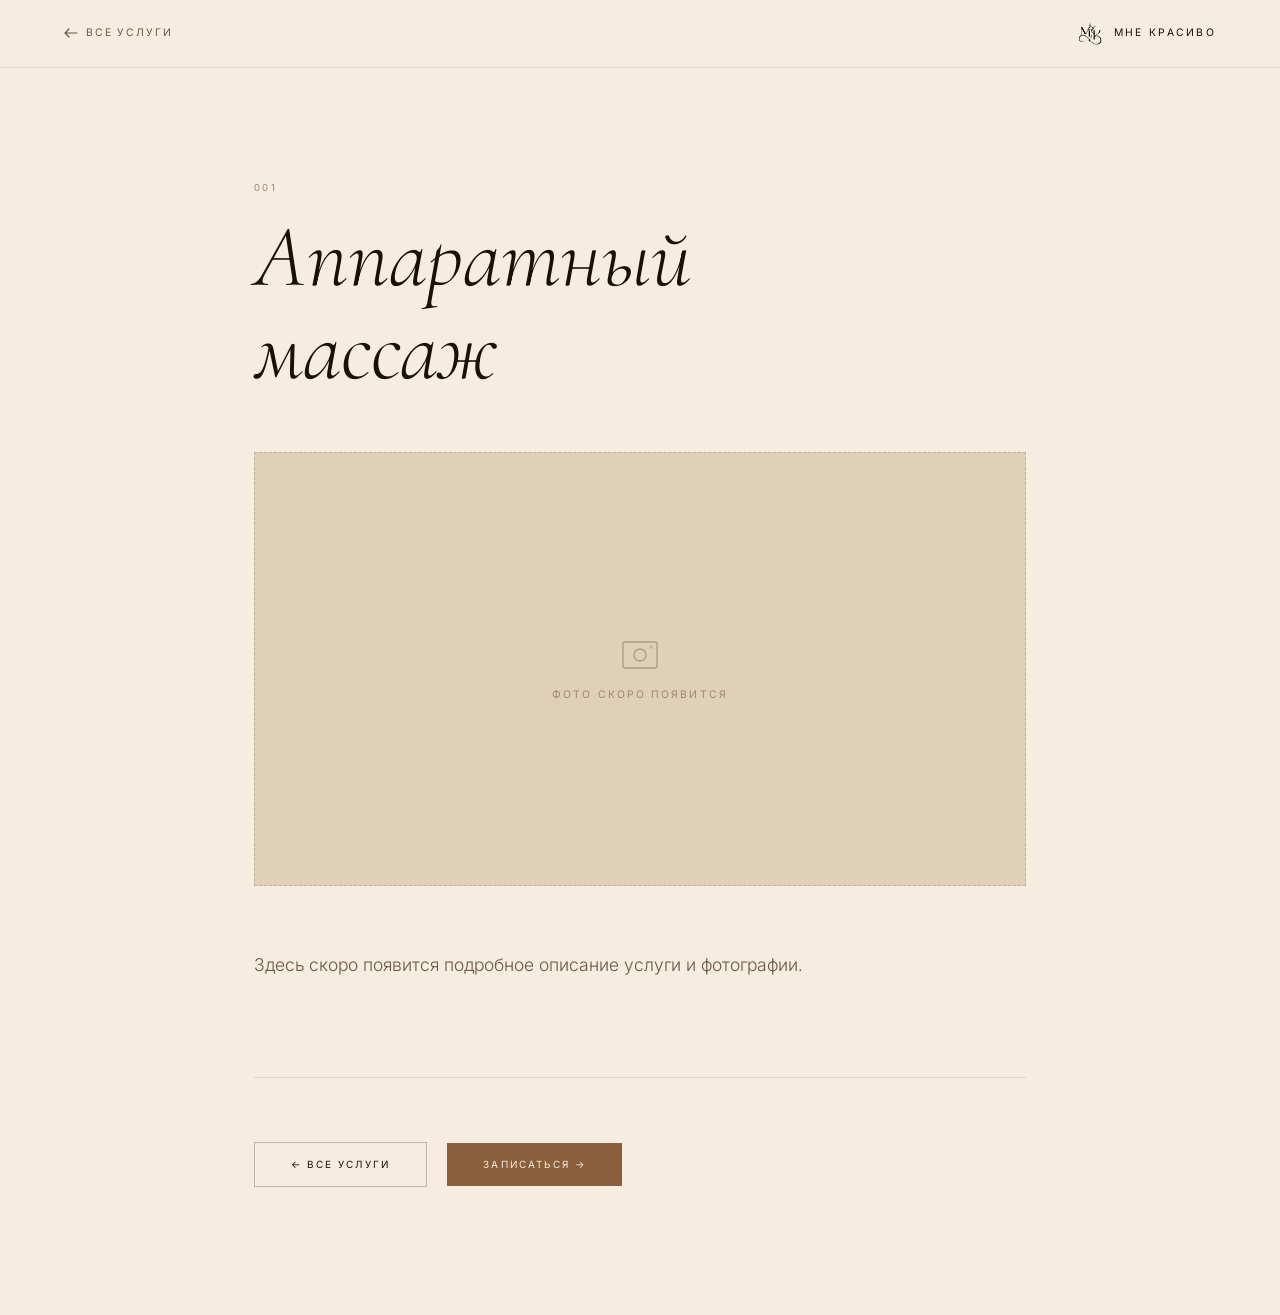
==== service-1.html @ 7457acac "Add individual service pages, replace modal with navigation - Create service-1..6.html stub pages (t" ====
<!DOCTYPE html>
<html lang="ru">
<head>
  <meta charset="UTF-8">
  <meta name="viewport" content="width=device-width, initial-scale=1.0">
  <title>Аппаратный массаж — Мне Красиво</title>
  <link rel="preconnect" href="https://fonts.googleapis.com">
  <link rel="preconnect" href="https://fonts.gstatic.com" crossorigin>
  <link href="https://fonts.googleapis.com/css2?family=Cormorant+Garamond:ital,wght@0,300;0,400;0,500;1,300;1,400&family=Inter:wght@300;400;500&display=swap" rel="stylesheet">
  <link rel="stylesheet" href="css/styles.css">
  <style>
    .sp-wrap { max-width: 900px; margin: 0 auto; padding: 0 var(--pad-x); }

    /* Header */
    .sp-header {
      position: sticky; top: 0; z-index: 100;
      display: flex; align-items: center; justify-content: space-between;
      padding: 1.25rem var(--pad-x);
      background: var(--bg);
      border-bottom: 1px solid var(--line);
    }
    .sp-back {
      font-family: var(--ff-body); font-size: 0.65rem; font-weight: 400;
      letter-spacing: 0.18em; text-transform: uppercase;
      color: var(--text-muted); text-decoration: none;
      display: flex; align-items: center; gap: 0.5rem;
      transition: color 0.25s;
    }
    .sp-back:hover { color: var(--text); }
    .sp-logo-link { display: flex; align-items: center; gap: 0.6rem; text-decoration: none; }
    .sp-logo-icon { width: 28px; height: auto; }
    .sp-logo-name {
      font-family: var(--ff-body); font-size: 0.65rem; font-weight: 400;
      letter-spacing: 0.22em; text-transform: uppercase; color: var(--text);
    }

    /* Hero */
    .sp-hero {
      padding: clamp(4rem, 10vw, 7rem) 0 clamp(2rem, 5vw, 3.5rem);
    }
    .sp-num {
      display: block;
      font-family: var(--ff-body); font-size: 0.6rem; font-weight: 400;
      letter-spacing: 0.25em; color: var(--text-dim);
      margin-bottom: 1rem;
    }
    .sp-title {
      font-family: var(--ff-display); font-style: italic; font-weight: 300;
      font-size: clamp(2.5rem, 7vw, 5.5rem); line-height: 1.05;
      color: var(--text);
    }

    /* Photo placeholder */
    .sp-photo {
      width: 100%; aspect-ratio: 16/9;
      background: var(--bg3);
      display: flex; flex-direction: column; align-items: center; justify-content: center;
      gap: 0.75rem;
      border: 1px dashed rgba(28,15,6,0.15);
      margin-bottom: clamp(2.5rem, 6vw, 4rem);
    }
    .sp-photo-icon {
      width: 40px; height: 40px; opacity: 0.25;
    }
    .sp-photo-label {
      font-family: var(--ff-body); font-size: 0.65rem; font-weight: 400;
      letter-spacing: 0.2em; text-transform: uppercase;
      color: var(--text-dim);
    }

    /* Description */
    .sp-desc {
      padding-bottom: clamp(3rem, 8vw, 6rem);
      border-bottom: 1px solid var(--line);
      margin-bottom: clamp(2.5rem, 6vw, 4rem);
    }
    .sp-desc p {
      font-family: var(--ff-body); font-size: clamp(0.95rem, 1.5vw, 1.1rem);
      font-weight: 300; line-height: 1.75; color: var(--text-muted);
      max-width: 560px;
    }

    /* CTA */
    .sp-actions { padding-bottom: clamp(4rem, 10vw, 8rem); }
    .sp-btn {
      display: inline-flex; align-items: center; gap: 0.5rem;
      padding: 0.85rem 2.25rem;
      border: 1px solid rgba(28,15,6,0.25);
      font-family: var(--ff-body); font-size: 0.62rem; font-weight: 400;
      letter-spacing: 0.22em; text-transform: uppercase;
      color: var(--text); text-decoration: none;
      transition: background 0.25s, border-color 0.25s;
    }
    .sp-btn:hover { background: var(--bg2); border-color: rgba(28,15,6,0.4); }

    /* Whatsapp CTA */
    .sp-whatsapp {
      display: inline-flex; align-items: center; gap: 0.5rem;
      padding: 0.85rem 2.25rem; margin-left: 1rem;
      background: var(--accent);
      font-family: var(--ff-body); font-size: 0.62rem; font-weight: 400;
      letter-spacing: 0.22em; text-transform: uppercase;
      color: var(--bg); text-decoration: none;
      transition: background 0.25s;
    }
    .sp-whatsapp:hover { background: var(--accent-lt); }

    @media (max-width: 600px) {
      .sp-actions { display: flex; flex-direction: column; gap: 0.75rem; }
      .sp-whatsapp { margin-left: 0; }
    }
  </style>
</head>
<body>

<header class="sp-header">
  <a href="index.html#services" class="sp-back">
    <svg width="14" height="10" viewBox="0 0 14 10" fill="none" xmlns="http://www.w3.org/2000/svg">
      <path d="M5 1L1 5L5 9M1 5H13" stroke="currentColor" stroke-width="1.2" stroke-linecap="round" stroke-linejoin="round"/>
    </svg>
    Все услуги
  </a>
  <a href="index.html" class="sp-logo-link">
    <img src="images/logo-icon-black.png" class="sp-logo-icon" alt="">
    <span class="sp-logo-name">Мне Красиво</span>
  </a>
</header>

<main>
  <div class="sp-wrap">

    <div class="sp-hero">
      <span class="sp-num">001</span>
      <h1 class="sp-title">Аппаратный<br>массаж</h1>
    </div>

    <div class="sp-photo">
      <svg class="sp-photo-icon" viewBox="0 0 40 40" fill="none" xmlns="http://www.w3.org/2000/svg">
        <rect x="3" y="7" width="34" height="26" rx="2" stroke="currentColor" stroke-width="1.5"/>
        <circle cx="20" cy="20" r="6" stroke="currentColor" stroke-width="1.5"/>
        <circle cx="31" cy="12" r="2" fill="currentColor" opacity="0.4"/>
      </svg>
      <span class="sp-photo-label">Фото скоро появится</span>
    </div>

    <div class="sp-desc">
      <p>Здесь скоро появится подробное описание услуги и фотографии.</p>
    </div>

    <div class="sp-actions">
      <a href="index.html#services" class="sp-btn">← Все услуги</a>
      <a href="https://wa.me/79279782022" class="sp-whatsapp" target="_blank">Записаться →</a>
    </div>

  </div>
</main>

</body>
</html>
---- css/styles.css ----
/* =============================================
   МНЕ КРАСИВО — Styles
   Inspired by ever.co.id: dark luxury minimal
   ============================================= */

/* ── Variables ─────────────────────────────── */
:root {
  --bg:         #f5ede0;
  --bg2:        #ede0cd;
  --bg3:        #e0d0b8;
  --accent:     #8B5E3C;
  --accent-lt:  #a8724e;
  --text:       #1c0f06;
  --text-muted: #6b5744;
  --text-dim:   #a0876e;
  --line:       rgba(28, 15, 6, 0.1);
  --line-gold:  rgba(139, 94, 60, 0.2);

  --ff-display: 'Cormorant Garamond', Georgia, serif;
  --ff-body:    'Inter', system-ui, sans-serif;

  --ease:       cubic-bezier(0.25, 0.1, 0.25, 1);
  --ease-out:   cubic-bezier(0, 0, 0.2, 1);
  --dur:        0.6s;

  --pad-x:      clamp(1.5rem, 5vw, 5rem);
  --pad-section: clamp(5rem, 10vw, 10rem);
  --max-w:      1320px;
}

/* ── Reset ──────────────────────────────────── */
*, *::before, *::after { box-sizing: border-box; margin: 0; padding: 0; }
html { scroll-behavior: smooth; font-size: 16px; }
body {
  background: var(--bg);
  color: var(--text);
  font-family: var(--ff-body);
  font-weight: 300;
  line-height: 1.6;
  -webkit-font-smoothing: antialiased;
  overflow-x: hidden;
}
img, svg { display: block; max-width: 100%; }
a { color: inherit; text-decoration: none; }
ul { list-style: none; }
button { font: inherit; cursor: pointer; border: none; background: none; }

/* ── Layout helpers ─────────────────────────── */
.wrap {
  width: 100%;
  max-width: var(--max-w);
  margin-inline: auto;
  padding-inline: var(--pad-x);
}

/* ── Overline label ─────────────────────────── */
.label {
  display: inline-block;
  font-family: var(--ff-body);
  font-size: 0.65rem;
  font-weight: 500;
  letter-spacing: 0.25em;
  text-transform: uppercase;
  color: var(--accent);
}


/* ══════════════════════════════════════════════
   HEADER
══════════════════════════════════════════════ */
.header {
  position: fixed;
  inset: 0 0 auto 0;
  z-index: 200;
  height: 72px;
  display: flex;
  align-items: center;
  transition: background 0.4s var(--ease), border-color 0.4s var(--ease);
}

.header-inner {
  position: relative;
  display: flex;
  align-items: center;
  justify-content: space-between;
  width: 100%;
  max-width: var(--max-w);
  margin-inline: auto;
  padding-inline: var(--pad-x);
}

/* centered logo */
.header-logo {
  position: absolute;
  left: 50%;
  transform: translateX(-50%);
}
.header-logo-img {
  width: 140px;
  height: auto;
  display: block;
}
.header-logo-dark { display: none; }
.header.scrolled .header-logo-light { display: none; }
.header.scrolled .header-logo-dark { display: block; }

/* book button — text only */
.header-book {
  font-family: var(--ff-body);
  font-size: 0.65rem;
  font-weight: 400;
  letter-spacing: 0.22em;
  text-transform: uppercase;
  color: rgba(240, 235, 228, 0.85);
  transition: color 0.25s ease;
  white-space: nowrap;
}
.header-book:hover { color: #f0ebe4; }

/* burger */
.burger {
  display: flex;
  flex-direction: column;
  justify-content: center;
  gap: 5px;
  width: 34px;
  height: 34px;
  padding: 0;
  flex-shrink: 0;
}
.burger span {
  display: block;
  width: 24px;
  height: 1px;
  background: rgba(240, 235, 228, 0.85);
  transition: transform 0.4s var(--ease), opacity 0.4s var(--ease), width 0.4s var(--ease), background 0.4s var(--ease);
  transform-origin: center;
}
/* animate to × when open */
.burger.open span:nth-child(1) { transform: translateY(6px) rotate(45deg); }
.burger.open span:nth-child(2) { opacity: 0; width: 0; }
.burger.open span:nth-child(3) { transform: translateY(-6px) rotate(-45deg); }

/* ══════════════════════════════════════════════
   FULLSCREEN MENU
══════════════════════════════════════════════ */
#fm {
  position: fixed;
  inset: 0;
  width: 100%;
  height: 100%;
  background: #1a1008;
  z-index: 9998;
  opacity: 0;
  pointer-events: none;
  transition: opacity 0.4s ease;
  overflow-y: auto;
  padding: 2rem;
  box-sizing: border-box;
  display: flex;
  flex-direction: column;
}
#fm.open {
  opacity: 1;
  pointer-events: all;
}

/* 1. Top bar */
#fm-bar {
  display: flex;
  align-items: center;
  justify-content: space-between;
  padding: 1.5rem 0 1rem;
  flex-shrink: 0;
}
#fm-close {
  font-size: 1.5rem;
  color: #f0ebe4;
  background: none;
  cursor: pointer;
  line-height: 1;
  width: 36px;
  text-align: left;
  transition: color 0.25s ease;
}
#fm-close:hover { color: #c9a870; }
#fm-mk {
  font-family: 'Cormorant Garamond', Georgia, serif;
  font-size: 1.5rem;
  font-weight: 400;
  letter-spacing: 0.1em;
  color: #f0ebe4;
}

/* 2. МЕНЮ + соцсети */
#fm-title {
  font-family: 'Inter', system-ui, sans-serif;
  font-size: 2rem;
  font-weight: 700;
  letter-spacing: 0.04em;
  color: #f0ebe4;
  margin: 0 0 0.5rem;
  line-height: 1;
}
#fm-socials {
  display: flex;
  gap: 1.5rem;
  margin-bottom: 1.5rem;
}
#fm-socials a {
  font-family: 'Inter', system-ui, sans-serif;
  font-size: 0.65rem;
  font-weight: 700;
  letter-spacing: 0.16em;
  color: #f0ebe4;
  transition: color 0.25s ease;
}
#fm-socials a:hover { color: #c9a870; }

/* 3. Services list */
#fm-list {
  list-style: none;
  padding: 0;
  margin: 0;
  flex: 1;
}
.fm-row {
  display: flex;
  align-items: center;
  gap: 1rem;
  padding: 1.2rem 0;
  border-bottom: 1px solid rgba(255, 255, 255, 0.15);
  cursor: default;
}
.fm-row:first-child { border-top: 1px solid rgba(255, 255, 255, 0.15); }
.fm-n {
  font-family: 'Inter', system-ui, sans-serif;
  font-size: 0.72rem;
  font-weight: 400;
  color: #f0ebe4;
  opacity: 0.45;
  flex-shrink: 0;
  width: 2.8rem;
}
.fm-s {
  font-family: 'Inter', system-ui, sans-serif;
  font-size: 0.88rem;
  font-weight: 400;
  letter-spacing: 0.12em;
  color: #f0ebe4;
  flex: 1;
  transition: color 0.25s ease;
}
.fm-a {
  font-size: 1.1rem;
  color: #f0ebe4;
  opacity: 0.5;
  flex-shrink: 0;
  display: inline-block;
  transition: transform 0.25s ease, opacity 0.25s ease, color 0.25s ease;
}
.fm-row:hover .fm-s  { color: #c9a870; }
.fm-row:hover .fm-n  { opacity: 1; }
.fm-row:hover .fm-a  { transform: translateX(4px); opacity: 1; color: #c9a870; }

/* 4. Bottom two columns */
#fm-bottom {
  display: grid;
  grid-template-columns: 1fr 1fr;
  gap: 1.5rem;
  margin-top: 2rem;
  padding-top: 1.5rem;
  border-top: 1px solid rgba(255, 255, 255, 0.15);
}
.fm-col {
  display: flex;
  flex-direction: column;
  gap: 0.55rem;
}
.fm-bh {
  font-family: 'Inter', system-ui, sans-serif;
  font-size: 0.65rem;
  font-weight: 700;
  letter-spacing: 0.16em;
  color: #f0ebe4;
  margin-bottom: 0.2rem;
}
.fm-bl {
  font-family: 'Inter', system-ui, sans-serif;
  font-size: 0.72rem;
  font-weight: 400;
  letter-spacing: 0.08em;
  color: rgba(240, 235, 228, 0.5);
  transition: color 0.25s ease;
}
.fm-bl:hover { color: #c9a870; }

/* header bg on scroll */
.header.scrolled {
  background: rgba(245, 237, 224, 0.95);
  backdrop-filter: blur(10px);
  -webkit-backdrop-filter: blur(10px);
  border-bottom: 1px solid var(--line);
}
.header.scrolled .burger span { background: var(--text); }
.header.scrolled .header-book { color: var(--text-muted); }
.header.scrolled .header-book:hover { color: var(--text); }


/* ══════════════════════════════════════════════
   HERO — sticky scroll scene
══════════════════════════════════════════════ */
.hero-scene {
  position: relative;
  height: 200vh;
}

.hero-sticky {
  position: sticky;
  top: 0;
  height: 100vh;
  overflow: hidden;
}

/* parallax background — extra inset for movement room */
.hero-bg {
  position: absolute;
  inset: -100px 0;
  z-index: 0;
}
.hero-bg-img {
  width: 100%;
  height: 100%;
  object-fit: cover;
  object-position: center 35%;
  will-change: transform;
}

/* dark veil */
.hero-overlay {
  position: absolute;
  inset: 0;
  z-index: 1;
  background: rgba(20, 12, 4, 0.45);
  pointer-events: none;
}

/* shared phase layer */
.hero-phase {
  position: absolute;
  inset: 0;
  z-index: 2;
  pointer-events: none;
  will-change: opacity, transform;
}

/* ── Phase 1: tagline ──────────────────── */
.hero-phase-1 { opacity: 1; }

.hero-phrase {
  position: absolute;
  bottom: 12%;
  left: 5%;
  font-family: var(--ff-display);
  font-style: italic;
  font-weight: 300;
  font-size: clamp(3rem, 7vw, 6rem);
  line-height: 1.1;
  color: #f0ebe4;
  max-width: 70%;
  opacity: 0;
  animation: riseIn 1.2s var(--ease-out) 0.5s forwards;
}

/* scroll indicator (inside phase 1) */
.hero-scroll {
  position: absolute;
  bottom: 2rem;
  left: 50%;
  transform: translateX(-50%);
  display: flex;
  flex-direction: column;
  align-items: center;
  gap: 0.5rem;
  opacity: 0;
  animation: fadeIn 1s var(--ease-out) 1.2s forwards;
}
.hero-scroll-text {
  font-family: var(--ff-body);
  font-size: 0.58rem;
  font-weight: 400;
  letter-spacing: 0.25em;
  text-transform: uppercase;
  color: rgba(240, 235, 228, 0.55);
}
.hero-scroll-arrow {
  width: 18px;
  height: 18px;
  color: rgba(240, 235, 228, 0.55);
  animation: arrowBounce 2s ease-in-out infinite;
}
@keyframes arrowBounce {
  0%, 100% { transform: translateY(0); }
  50%       { transform: translateY(5px); }
}

/* ── Phase 2: studio identity ──────────── */
.hero-phase-2 {
  display: flex;
  flex-direction: column;
  align-items: center;
  justify-content: center;
  text-align: center;
  opacity: 0;
  transform: translateY(40px);
}
.hero-phase-2.is-active { pointer-events: auto; }

.hero-studio-label {
  font-family: var(--ff-body);
  font-size: 0.65rem;
  font-weight: 400;
  letter-spacing: 0.3em;
  text-transform: uppercase;
  color: rgba(240, 235, 228, 0.55);
  margin-bottom: 1.5rem;
}
.hero-studio-name {
  font-family: var(--ff-display);
  font-style: italic;
  font-weight: 300;
  font-size: clamp(4.5rem, 11vw, 10rem);
  line-height: 0.92;
  color: #f0ebe4;
  margin-bottom: 2.5rem;
}
.hero-studio-cta {
  display: inline-block;
  padding: 0.75rem 2.5rem;
  border: 1px solid rgba(240, 235, 228, 0.4);
  font-family: var(--ff-body);
  font-size: 0.62rem;
  font-weight: 400;
  letter-spacing: 0.25em;
  text-transform: uppercase;
  color: rgba(240, 235, 228, 0.75);
  text-decoration: none;
  transition: border-color 0.3s, color 0.3s;
}
.hero-studio-cta:hover {
  border-color: rgba(240, 235, 228, 0.75);
  color: #f0ebe4;
}


/* ══════════════════════════════════════════════
   MARQUEE BAND
══════════════════════════════════════════════ */
.marquee-band {
  border-top: 1px solid var(--line);
  border-bottom: 1px solid var(--line);
  padding: 1.1rem 0;
  overflow: hidden;
  background: var(--bg2);
}
.marquee-track {
  display: flex;
  width: max-content;
  animation: marquee 22s linear infinite;
}
.marquee-track:hover { animation-play-state: paused; }
.marquee-item {
  display: flex;
  align-items: center;
  gap: 2.5rem;
  padding-right: 2.5rem;
  white-space: nowrap;
}
.marquee-item span {
  font-family: var(--ff-display);
  font-size: 0.95rem;
  font-style: italic;
  font-weight: 300;
  letter-spacing: 0.12em;
  color: var(--text-muted);
}
.marquee-dot {
  width: 4px;
  height: 4px;
  border-radius: 50%;
  background: var(--accent);
  opacity: 0.6;
  flex-shrink: 0;
}
@keyframes marquee {
  from { transform: translateX(0); }
  to   { transform: translateX(-50%); }
}


/* ══════════════════════════════════════════════
   SECTION COMMONS
══════════════════════════════════════════════ */
.section {
  padding: var(--pad-section) 0;
}

.section-head {
  display: flex;
  flex-direction: column;
  gap: 0.9rem;
  margin-bottom: clamp(3rem, 6vw, 5rem);
}

.section-title {
  font-family: var(--ff-display);
  font-size: clamp(2.4rem, 5vw, 4.5rem);
  font-weight: 300;
  letter-spacing: 0.02em;
  line-height: 1.05;
  color: var(--text);
}
.section-title em {
  font-style: italic;
  color: var(--accent);
}

/* scroll reveal */
.reveal {
  opacity: 0;
  transform: translateY(30px);
  transition: opacity 0.8s var(--ease-out), transform 0.8s var(--ease-out);
}
.reveal.visible {
  opacity: 1;
  transform: translateY(0);
}


/* ══════════════════════════════════════════════
   SERVICES  — sticky scroll scene
══════════════════════════════════════════════ */

/* outer scene: drives the ScrollTrigger */
/* ── Services: sticky grid scroll ────────── */
#services {
  padding-top: clamp(4rem, 8vw, 6rem);
}

.services-header {
  max-width: var(--max-w);
  margin: 0 auto clamp(2rem, 4vw, 3rem);
  padding: 0 var(--pad-x);
}

.services-header__title {
  font-family: var(--ff-display);
  font-style: italic;
  font-weight: 300;
  font-size: clamp(2rem, 5vw, 4rem);
  line-height: 1.1;
  color: var(--text);
}

.svc-scene {
  position: relative;
  height: 480vh;
}

.svc-sticky-wrap {
  position: sticky;
  top: 0;
  height: 100vh;
  overflow: hidden;
  background: var(--bg);
}

.svc-scene .section.services {
  position: relative;
  height: 100vh;
  overflow: hidden;
  padding: 0;
  background: transparent;
}

/* Gallery wrapper — centered absolutely */
.svc-gallery {
  position: absolute;
  top: 50%;
  left: 50%;
  transform: translate(-50%, -50%);
  z-index: 1;
}

/* 3-column grid */
.svc-grid {
  display: grid;
  grid-template-columns: repeat(3, 1fr);
  gap: 14px;
  will-change: transform;
}

/* Cards */
.svc-card {
  width: clamp(180px, 22vw, 300px);
  aspect-ratio: 1;
  background: var(--card-bg, #2d1f12);
  position: relative;
  overflow: hidden;
  display: flex;
  flex-direction: column;
  justify-content: flex-end;
  cursor: pointer;
  will-change: transform;
}
.svc-card:hover { filter: brightness(1.12); }

/* photo card */
.svc-card--photo::after {
  content: '';
  position: absolute;
  inset: 0;
  background: linear-gradient(to top, rgba(10,5,2,0.82) 0%, rgba(10,5,2,0.1) 55%, transparent 100%);
  z-index: 1;
  pointer-events: none;
}

.svc-card-img {
  position: absolute;
  inset: 0;
  width: 100%;
  height: 100%;
  object-fit: cover;
  z-index: 0;
}

.svc-card-body {
  position: relative;
  z-index: 2;
  padding: 1.75rem;
  display: flex;
  flex-direction: column;
  gap: 0.35rem;
}

.svc-card-n {
  font-family: var(--ff-body);
  font-size: 0.6rem;
  font-weight: 400;
  letter-spacing: 0.2em;
  color: rgba(245, 237, 224, 0.4);
}

.svc-card-name {
  font-family: var(--ff-body);
  font-size: 0.82rem;
  font-weight: 400;
  letter-spacing: 0.2em;
  text-transform: uppercase;
  color: var(--bg);
  line-height: 1.4;
}



/* ══════════════════════════════════════════════
   ABOUT
══════════════════════════════════════════════ */
.about { background: var(--bg2); }

.about-inner {
  display: grid;
  grid-template-columns: 1fr 1fr;
  gap: clamp(3rem, 6vw, 7rem);
  align-items: center;
}

.about-quote {
  font-family: var(--ff-display);
  font-size: clamp(1.4rem, 2.5vw, 2rem);
  font-weight: 300;
  font-style: italic;
  line-height: 1.55;
  color: var(--text-muted);
}
.about-quote strong {
  font-style: normal;
  font-weight: 400;
  color: var(--text);
}
.about-quote em { color: var(--accent); }

.stats {
  display: grid;
  grid-template-columns: repeat(3, 1fr);
  gap: 2rem;
}

.stat-val {
  font-family: var(--ff-display);
  font-size: clamp(2.5rem, 4vw, 3.8rem);
  font-weight: 300;
  color: var(--accent);
  line-height: 1;
}
.stat-lbl {
  margin-top: 0.5rem;
  font-size: 0.68rem;
  font-weight: 400;
  letter-spacing: 0.14em;
  text-transform: uppercase;
  color: var(--text-muted);
}


/* ══════════════════════════════════════════════
   GALLERY
══════════════════════════════════════════════ */
.gallery { background: var(--bg); }

.gallery-grid {
  display: grid;
  grid-template-columns: repeat(4, 1fr);
  grid-template-rows: repeat(2, 260px);
  gap: 2px;
}
.gallery-cell:nth-child(1) { grid-column: span 2; grid-row: span 2; }
.gallery-cell:nth-child(4) { grid-column: span 2; }

.gallery-ph {
  width: 100%;
  height: 100%;
  background: var(--bg3);
  display: flex;
  align-items: center;
  justify-content: center;
  transition: background 0.4s var(--ease);
}
.gallery-cell:hover .gallery-ph { background: var(--bg3); }

.gallery-ph svg {
  opacity: 0.12;
  width: 28px;
  height: 28px;
  color: var(--text);
}


/* ══════════════════════════════════════════════
   FOOTER
══════════════════════════════════════════════ */
.footer {
  background: var(--bg2);
  border-top: 1px solid var(--line);
  padding: 5rem 0 2.5rem;
}

.footer-grid {
  display: grid;
  grid-template-columns: 1.8fr 1fr 1fr 1fr;
  gap: 4rem;
  padding-bottom: 4rem;
  border-bottom: 1px solid var(--line);
}

.footer-brand .logo { margin-bottom: 1.75rem; }

.footer-tagline {
  font-family: var(--ff-display);
  font-size: 1.05rem;
  font-style: italic;
  font-weight: 300;
  color: var(--text-muted);
  line-height: 1.6;
  max-width: 230px;
}

.footer-col-ttl {
  font-size: 0.6rem;
  font-weight: 500;
  letter-spacing: 0.24em;
  text-transform: uppercase;
  color: var(--accent);
  margin-bottom: 1.4rem;
}

.footer-col ul { display: flex; flex-direction: column; gap: 0.65rem; }

.footer-col li a,
.footer-col li span {
  font-size: 0.82rem;
  font-weight: 300;
  color: var(--text-muted);
  transition: color var(--dur) var(--ease);
  line-height: 1.5;
}
.footer-col li a:hover { color: var(--text); }
.footer-col li a[href^="tel"] { color: var(--text); font-weight: 400; }

/* social icons */
.social-row {
  display: flex;
  gap: 0.65rem;
  margin-top: 0.75rem;
}
.social-btn {
  display: grid;
  place-items: center;
  width: 34px;
  height: 34px;
  border: 1px solid var(--line);
  color: var(--text-muted);
  transition: border-color var(--dur) var(--ease), color var(--dur) var(--ease);
}
.social-btn:hover { border-color: var(--accent); color: var(--accent); }

.footer-bottom {
  display: flex;
  justify-content: space-between;
  align-items: center;
  flex-wrap: wrap;
  gap: 1rem;
  padding-top: 2rem;
}

.footer-copy {
  font-size: 0.72rem;
  color: var(--text-dim);
  font-weight: 300;
}

.footer-links {
  display: flex;
  gap: 2rem;
}
.footer-links a {
  font-size: 0.72rem;
  color: var(--text-dim);
  transition: color var(--dur) var(--ease);
}
.footer-links a:hover { color: var(--text-muted); }


/* ══════════════════════════════════════════════
   KEYFRAMES
══════════════════════════════════════════════ */
@keyframes riseIn {
  from { opacity: 0; transform: translateY(28px); }
  to   { opacity: 1; transform: translateY(0); }
}
@keyframes fadeIn {
  from { opacity: 0; }
  to   { opacity: 1; }
}


/* ══════════════════════════════════════════════
   RESPONSIVE
══════════════════════════════════════════════ */
@media (max-width: 1024px) {
  .footer-grid { grid-template-columns: 1fr 1fr; gap: 2.5rem; }

}

@media (max-width: 768px) {
  :root { --pad-section: 4rem; }

  .header-logo-img { width: 120px; }

  /* hero */
  .hero-bg       { inset: -65vh -65vw; }
  .hero-bg-img   { object-position: 25% 50%; }
  .hero-phrase   { left: var(--pad-x); max-width: 80%; font-size: clamp(1.75rem, 5.5vw, 3rem); bottom: 14%; }
  .hero-studio-name { font-size: clamp(2rem, 12vw, 3.5rem); line-height: 0.95; margin-bottom: 2rem; }

  /* about */
  .about-inner { grid-template-columns: 1fr; }
  .stats       { grid-template-columns: repeat(3, 1fr); }

  /* services */
  .svc-scene { height: 620vh; }
  .svc-grid { grid-template-columns: repeat(2, 1fr); gap: 10px; }
  .svc-card { width: clamp(140px, 42vw, 220px); }
  .svc-content { white-space: normal; width: 80vw; }

  /* gallery */
  .gallery-grid {
    grid-template-columns: 1fr 1fr;
    grid-template-rows: repeat(3, 200px);
  }
  .gallery-cell:nth-child(1) { grid-column: 1; grid-row: 1; }
  .gallery-cell:nth-child(4) { grid-column: 1; }

  /* footer */
  .footer-grid  { grid-template-columns: 1fr; gap: 2rem; }
  .footer-bottom { flex-direction: column; align-items: flex-start; }
}

@media (max-width: 480px) {
  .stats {
    grid-template-columns: 1fr 1fr;
  }
  .gallery-grid {
    grid-template-columns: 1fr;
    grid-template-rows: repeat(6, 170px);
  }
  .gallery-cell { grid-column: 1 !important; grid-row: auto !important; }
}


/* ══════════════════════════════════════════════
   PRELOADER
══════════════════════════════════════════════ */
#preloader {
  position: fixed;
  inset: 0;
  background: #F5EFE6;
  z-index: 9999;
  display: flex;
  align-items: center;
  justify-content: center;
}

.pl-wrap {
  display: flex;
  align-items: center;
  justify-content: center;
}

/* единый блок — анимируется целиком */
.preloader-brand {
  display: flex;
  flex-direction: column;
  align-items: center;
  gap: 1.5rem;
  clip-path: inset(0 100% 0 0);
  animation: revealBrand 3.5s cubic-bezier(0.2, 0, 0.15, 1) forwards 0.3s;
}

.preloader-brand__icon {
  width: min(15vw, 72px);
  height: auto;
}

.preloader-brand__text {
  display: flex;
  flex-direction: column;
  align-items: center;
  gap: 0.55rem;
}

.preloader-brand__name {
  font-family: var(--ff-body);
  font-size: clamp(1.15rem, 2.2vw, 1.6rem);
  font-weight: 400;
  letter-spacing: 0.35em;
  text-transform: uppercase;
  color: #1c0f06;
}

.preloader-brand__sub {
  font-family: var(--ff-body);
  font-size: clamp(0.55rem, 1vw, 0.68rem);
  font-weight: 300;
  letter-spacing: 0.2em;
  text-transform: uppercase;
  color: rgba(28, 15, 6, 0.45);
}

@keyframes revealBrand {
  to {
    clip-path: inset(0 0% 0 0);
  }
}
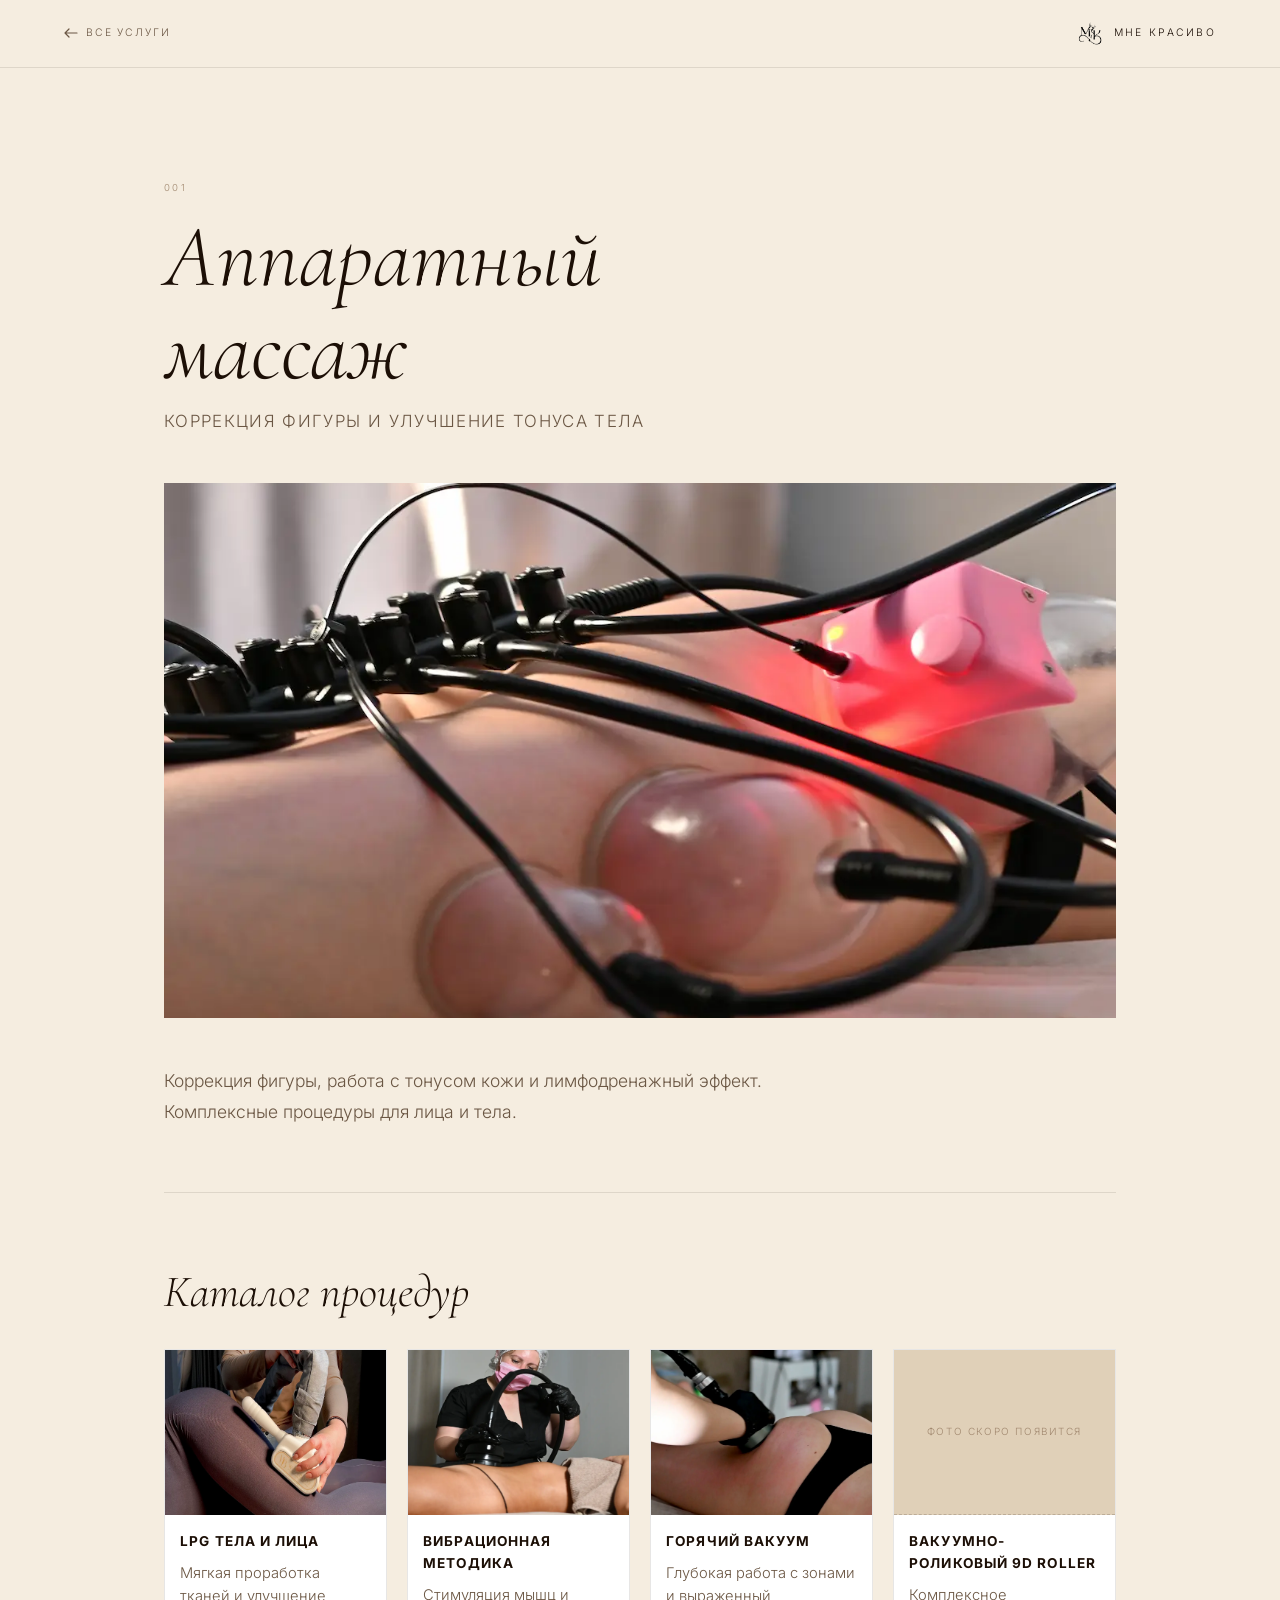
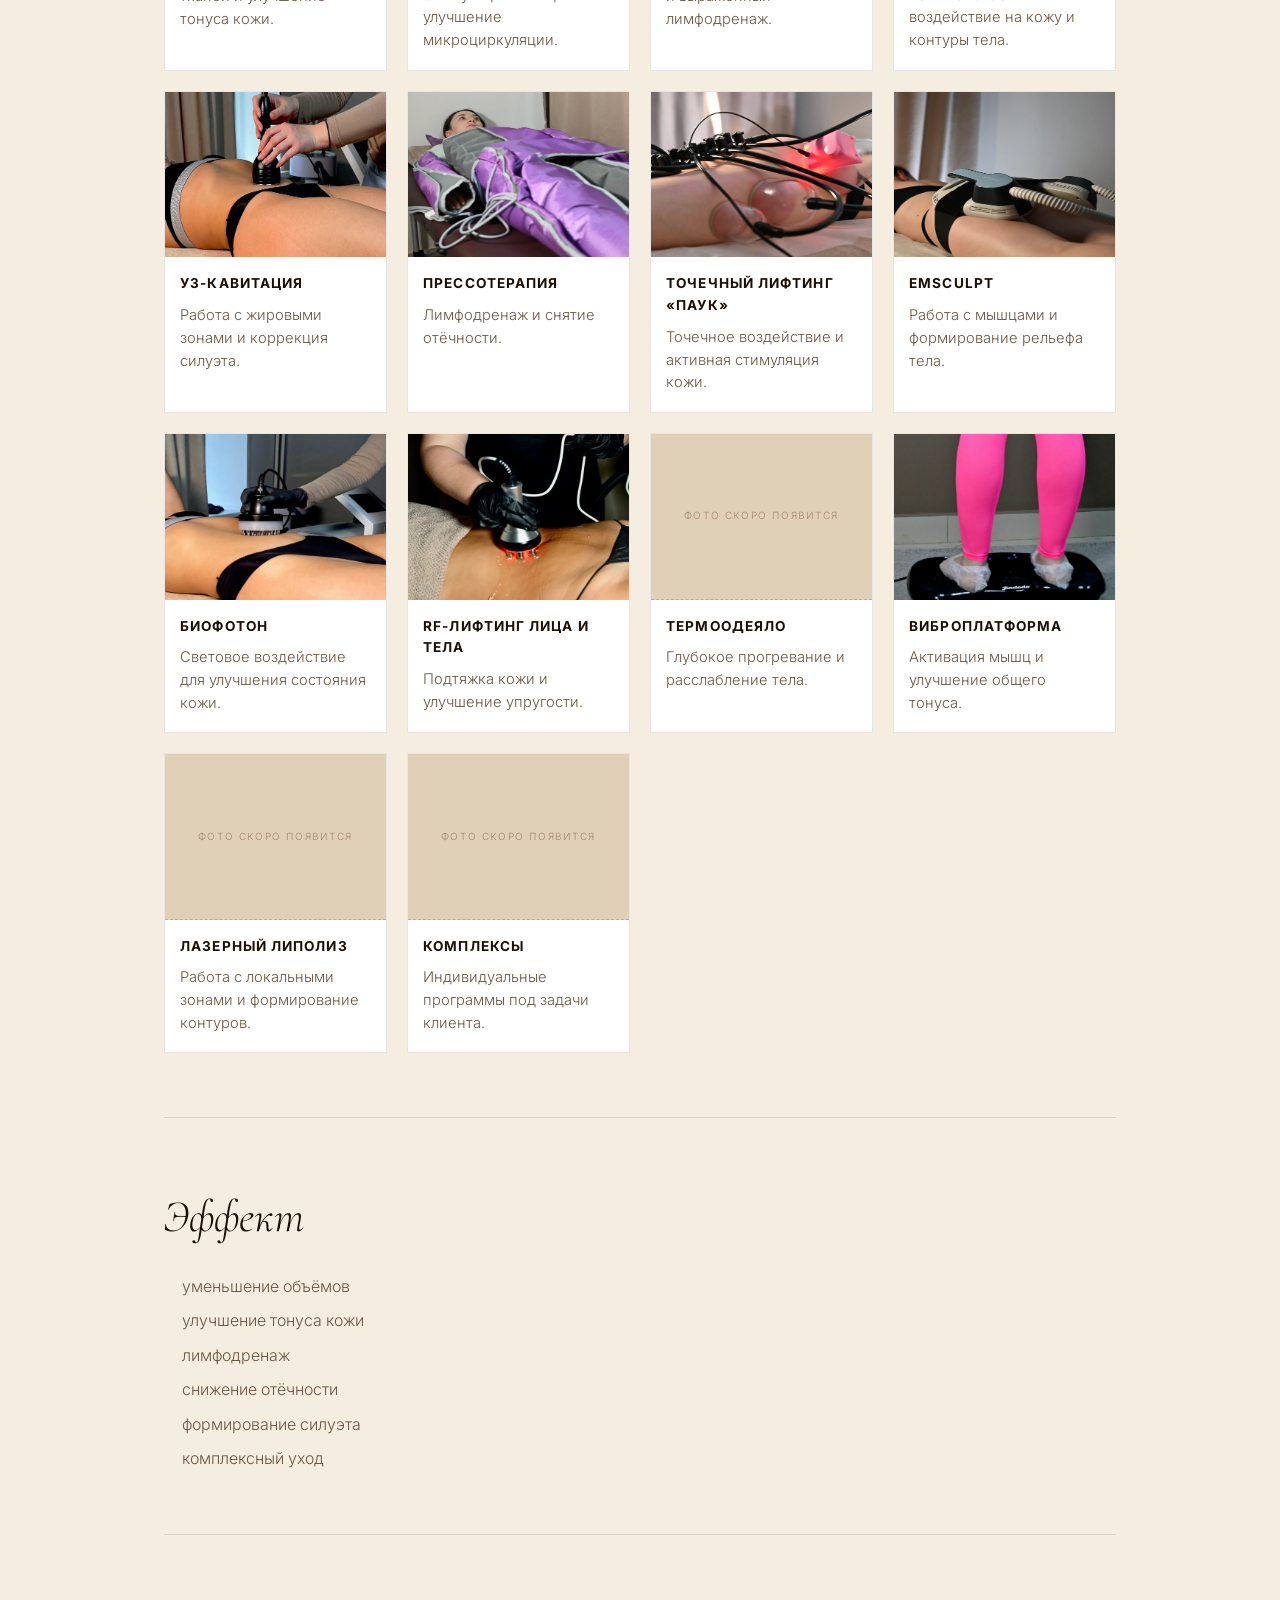
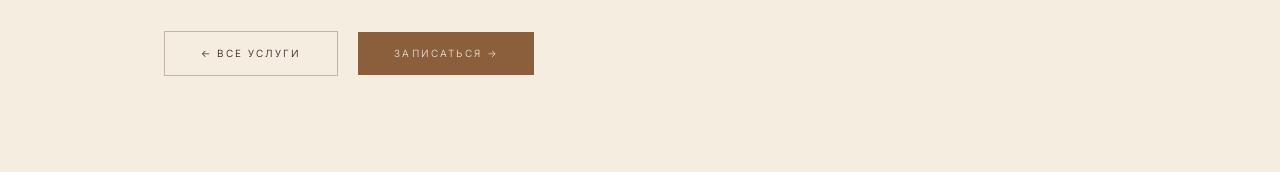
==== commit 6a6034f9: "Наполнить страницы услуг и добавить локальный сервер 8080" ====
--- a/service-1.html
+++ b/service-1.html
@@ -9,151 +9,87 @@
   <link href="https://fonts.googleapis.com/css2?family=Cormorant+Garamond:ital,wght@0,300;0,400;0,500;1,300;1,400&family=Inter:wght@300;400;500&display=swap" rel="stylesheet">
   <link rel="stylesheet" href="css/styles.css">
   <style>
-    .sp-wrap { max-width: 900px; margin: 0 auto; padding: 0 var(--pad-x); }
-
-    /* Header */
-    .sp-header {
-      position: sticky; top: 0; z-index: 100;
-      display: flex; align-items: center; justify-content: space-between;
-      padding: 1.25rem var(--pad-x);
-      background: var(--bg);
-      border-bottom: 1px solid var(--line);
-    }
-    .sp-back {
-      font-family: var(--ff-body); font-size: 0.65rem; font-weight: 400;
-      letter-spacing: 0.18em; text-transform: uppercase;
-      color: var(--text-muted); text-decoration: none;
-      display: flex; align-items: center; gap: 0.5rem;
-      transition: color 0.25s;
-    }
+    .sp-wrap { max-width: 1080px; margin: 0 auto; padding: 0 var(--pad-x); }
+    .sp-header { position: sticky; top: 0; z-index: 100; display: flex; align-items: center; justify-content: space-between; padding: 1.25rem var(--pad-x); background: var(--bg); border-bottom: 1px solid var(--line); }
+    .sp-back { font-family: var(--ff-body); font-size: 0.65rem; letter-spacing: 0.18em; text-transform: uppercase; color: var(--text-muted); text-decoration: none; display: flex; align-items: center; gap: 0.5rem; transition: color 0.25s; }
     .sp-back:hover { color: var(--text); }
     .sp-logo-link { display: flex; align-items: center; gap: 0.6rem; text-decoration: none; }
     .sp-logo-icon { width: 28px; height: auto; }
-    .sp-logo-name {
-      font-family: var(--ff-body); font-size: 0.65rem; font-weight: 400;
-      letter-spacing: 0.22em; text-transform: uppercase; color: var(--text);
-    }
-
-    /* Hero */
-    .sp-hero {
-      padding: clamp(4rem, 10vw, 7rem) 0 clamp(2rem, 5vw, 3.5rem);
-    }
-    .sp-num {
-      display: block;
-      font-family: var(--ff-body); font-size: 0.6rem; font-weight: 400;
-      letter-spacing: 0.25em; color: var(--text-dim);
-      margin-bottom: 1rem;
-    }
-    .sp-title {
-      font-family: var(--ff-display); font-style: italic; font-weight: 300;
-      font-size: clamp(2.5rem, 7vw, 5.5rem); line-height: 1.05;
-      color: var(--text);
-    }
-
-    /* Photo placeholder */
-    .sp-photo {
-      width: 100%; aspect-ratio: 16/9;
-      background: var(--bg3);
-      display: flex; flex-direction: column; align-items: center; justify-content: center;
-      gap: 0.75rem;
-      border: 1px dashed rgba(28,15,6,0.15);
-      margin-bottom: clamp(2.5rem, 6vw, 4rem);
-    }
-    .sp-photo-icon {
-      width: 40px; height: 40px; opacity: 0.25;
-    }
-    .sp-photo-label {
-      font-family: var(--ff-body); font-size: 0.65rem; font-weight: 400;
-      letter-spacing: 0.2em; text-transform: uppercase;
-      color: var(--text-dim);
-    }
-
-    /* Description */
-    .sp-desc {
-      padding-bottom: clamp(3rem, 8vw, 6rem);
-      border-bottom: 1px solid var(--line);
-      margin-bottom: clamp(2.5rem, 6vw, 4rem);
-    }
-    .sp-desc p {
-      font-family: var(--ff-body); font-size: clamp(0.95rem, 1.5vw, 1.1rem);
-      font-weight: 300; line-height: 1.75; color: var(--text-muted);
-      max-width: 560px;
-    }
-
-    /* CTA */
-    .sp-actions { padding-bottom: clamp(4rem, 10vw, 8rem); }
-    .sp-btn {
-      display: inline-flex; align-items: center; gap: 0.5rem;
-      padding: 0.85rem 2.25rem;
-      border: 1px solid rgba(28,15,6,0.25);
-      font-family: var(--ff-body); font-size: 0.62rem; font-weight: 400;
-      letter-spacing: 0.22em; text-transform: uppercase;
-      color: var(--text); text-decoration: none;
-      transition: background 0.25s, border-color 0.25s;
-    }
+    .sp-logo-name { font-family: var(--ff-body); font-size: 0.65rem; letter-spacing: 0.22em; text-transform: uppercase; color: var(--text); }
+    .sp-hero { padding: clamp(4rem, 10vw, 7rem) 0 clamp(2rem, 5vw, 3rem); }
+    .sp-num { display: block; font-family: var(--ff-body); font-size: 0.6rem; letter-spacing: 0.25em; color: var(--text-dim); margin-bottom: 1rem; }
+    .sp-title { font-family: var(--ff-display); font-style: italic; font-weight: 300; font-size: clamp(2.5rem, 7vw, 5.5rem); line-height: 1.05; color: var(--text); margin-bottom: 0.75rem; }
+    .sp-subtitle { font-family: var(--ff-body); font-size: clamp(0.9rem, 1.8vw, 1.05rem); letter-spacing: 0.08em; text-transform: uppercase; color: var(--text-muted); }
+    .sp-photo-img { width: 100%; aspect-ratio: 16/9; object-fit: cover; margin-bottom: clamp(2rem, 5vw, 3rem); display: block; }
+    .sp-desc { padding-bottom: clamp(2.5rem, 6vw, 4rem); }
+    .sp-desc p { font-family: var(--ff-body); font-size: clamp(0.95rem, 1.5vw, 1.1rem); line-height: 1.75; color: var(--text-muted); max-width: 700px; }
+    .sp-section { padding: clamp(2.5rem, 6vw, 4rem) 0; border-top: 1px solid var(--line); }
+    .sp-section-title { font-family: var(--ff-display); font-style: italic; font-weight: 300; font-size: clamp(1.8rem, 4vw, 2.8rem); margin-bottom: 1.25rem; }
+    .sp-grid { display: grid; grid-template-columns: repeat(auto-fit, minmax(220px, 1fr)); gap: 1.25rem; }
+    .sp-card { border: 1px solid var(--line); background: #fff; }
+    .sp-card-img { width: 100%; aspect-ratio: 4/3; object-fit: cover; display: block; }
+    .sp-card-placeholder { width: 100%; aspect-ratio: 4/3; background: var(--bg3); border-bottom: 1px dashed rgba(28,15,6,0.18); display: grid; place-items: center; font-family: var(--ff-body); font-size: 0.62rem; letter-spacing: 0.16em; text-transform: uppercase; color: var(--text-dim); }
+    .sp-card-content { padding: 1rem 0.95rem 1.1rem; }
+    .sp-card-title { font-family: var(--ff-body); font-size: 0.85rem; letter-spacing: 0.08em; text-transform: uppercase; color: var(--text); margin-bottom: 0.55rem; }
+    .sp-card-text { font-family: var(--ff-body); font-size: 0.92rem; color: var(--text-muted); line-height: 1.55; }
+    .sp-points { margin: 0; padding-left: 1.1rem; display: grid; gap: 0.65rem; }
+    .sp-points li { font-family: var(--ff-body); color: var(--text-muted); line-height: 1.5; }
+    .sp-actions { padding: clamp(3rem, 8vw, 6rem) 0; border-top: 1px solid var(--line); }
+    .sp-btn { display: inline-flex; align-items: center; gap: 0.5rem; padding: 0.85rem 2.25rem; border: 1px solid rgba(28,15,6,0.25); font-family: var(--ff-body); font-size: 0.62rem; letter-spacing: 0.22em; text-transform: uppercase; color: var(--text); text-decoration: none; transition: background 0.25s, border-color 0.25s; }
     .sp-btn:hover { background: var(--bg2); border-color: rgba(28,15,6,0.4); }
-
-    /* Whatsapp CTA */
-    .sp-whatsapp {
-      display: inline-flex; align-items: center; gap: 0.5rem;
-      padding: 0.85rem 2.25rem; margin-left: 1rem;
-      background: var(--accent);
-      font-family: var(--ff-body); font-size: 0.62rem; font-weight: 400;
-      letter-spacing: 0.22em; text-transform: uppercase;
-      color: var(--bg); text-decoration: none;
-      transition: background 0.25s;
-    }
+    .sp-whatsapp { display: inline-flex; align-items: center; gap: 0.5rem; padding: 0.85rem 2.25rem; margin-left: 1rem; background: var(--accent); font-family: var(--ff-body); font-size: 0.62rem; letter-spacing: 0.22em; text-transform: uppercase; color: var(--bg); text-decoration: none; transition: background 0.25s; }
     .sp-whatsapp:hover { background: var(--accent-lt); }
-
-    @media (max-width: 600px) {
-      .sp-actions { display: flex; flex-direction: column; gap: 0.75rem; }
-      .sp-whatsapp { margin-left: 0; }
-    }
+    @media (max-width: 600px) { .sp-actions { display: flex; flex-direction: column; gap: 0.75rem; } .sp-whatsapp { margin-left: 0; } }
   </style>
 </head>
 <body>
-
 <header class="sp-header">
-  <a href="index.html#services" class="sp-back">
-    <svg width="14" height="10" viewBox="0 0 14 10" fill="none" xmlns="http://www.w3.org/2000/svg">
-      <path d="M5 1L1 5L5 9M1 5H13" stroke="currentColor" stroke-width="1.2" stroke-linecap="round" stroke-linejoin="round"/>
-    </svg>
-    Все услуги
-  </a>
-  <a href="index.html" class="sp-logo-link">
-    <img src="images/logo-icon-black.png" class="sp-logo-icon" alt="">
-    <span class="sp-logo-name">Мне Красиво</span>
-  </a>
+  <a href="index.html#services" class="sp-back"><svg width="14" height="10" viewBox="0 0 14 10" fill="none" xmlns="http://www.w3.org/2000/svg"><path d="M5 1L1 5L5 9M1 5H13" stroke="currentColor" stroke-width="1.2" stroke-linecap="round" stroke-linejoin="round"/></svg>Все услуги</a>
+  <a href="index.html" class="sp-logo-link"><img src="images/logo-icon-black.png" class="sp-logo-icon" alt=""><span class="sp-logo-name">Мне Красиво</span></a>
 </header>
-
 <main>
   <div class="sp-wrap">
+    <div class="sp-hero"><span class="sp-num">001</span><h1 class="sp-title">Аппаратный<br>массаж</h1><p class="sp-subtitle">Коррекция фигуры и улучшение тонуса тела</p></div>
+    <img class="sp-photo-img" src="images/services-apparat-spider-main.webp" alt="Аппаратный массаж">
+    <div class="sp-desc"><p>Коррекция фигуры, работа с тонусом кожи и лимфодренажный эффект. Комплексные процедуры для лица и тела.</p></div>
 
-    <div class="sp-hero">
-      <span class="sp-num">001</span>
-      <h1 class="sp-title">Аппаратный<br>массаж</h1>
-    </div>
+    <section class="sp-section">
+      <h2 class="sp-section-title">Каталог процедур</h2>
+      <div class="sp-grid">
+        <article class="sp-card"><img class="sp-card-img" src="images/services-apparat-lpg.webp" alt="LPG тела и лица"><div class="sp-card-content"><h3 class="sp-card-title">LPG тела и лица</h3><p class="sp-card-text">Мягкая проработка тканей и улучшение тонуса кожи.</p></div></article>
+        <article class="sp-card"><img class="sp-card-img" src="images/services-apparat-vibration.webp" alt="Вибрационная методика"><div class="sp-card-content"><h3 class="sp-card-title">Вибрационная методика</h3><p class="sp-card-text">Стимуляция мышц и улучшение микроциркуляции.</p></div></article>
+        <article class="sp-card"><img class="sp-card-img" src="images/services-apparat-hot-vacuum.webp" alt="Горячий вакуум"><div class="sp-card-content"><h3 class="sp-card-title">Горячий вакуум</h3><p class="sp-card-text">Глубокая работа с зонами и выраженный лимфодренаж.</p></div></article>
+        <article class="sp-card"><div class="sp-card-placeholder">Фото скоро появится</div><div class="sp-card-content"><h3 class="sp-card-title">Вакуумно-роликовый 9D Roller</h3><p class="sp-card-text">Комплексное воздействие на кожу и контуры тела.</p></div></article>
+        <article class="sp-card"><img class="sp-card-img" src="images/services-apparat-cavitation.webp" alt="УЗ-кавитация"><div class="sp-card-content"><h3 class="sp-card-title">УЗ-кавитация</h3><p class="sp-card-text">Работа с жировыми зонами и коррекция силуэта.</p></div></article>
+        <article class="sp-card"><img class="sp-card-img" src="images/services-apparat-pressotherapy.webp" alt="Прессотерапия"><div class="sp-card-content"><h3 class="sp-card-title">Прессотерапия</h3><p class="sp-card-text">Лимфодренаж и снятие отёчности.</p></div></article>
+        <article class="sp-card"><img class="sp-card-img" src="images/services-apparat-spider-main.webp" alt="Точечный лифтинг Паук"><div class="sp-card-content"><h3 class="sp-card-title">Точечный лифтинг «Паук»</h3><p class="sp-card-text">Точечное воздействие и активная стимуляция кожи.</p></div></article>
+        <article class="sp-card"><img class="sp-card-img" src="images/services-apparat-emsculpt.webp" alt="EMSCULPT"><div class="sp-card-content"><h3 class="sp-card-title">EMSCULPT</h3><p class="sp-card-text">Работа с мышцами и формирование рельефа тела.</p></div></article>
+        <article class="sp-card"><img class="sp-card-img" src="images/services-apparat-biophoton.webp" alt="Биофотон"><div class="sp-card-content"><h3 class="sp-card-title">Биофотон</h3><p class="sp-card-text">Световое воздействие для улучшения состояния кожи.</p></div></article>
+        <article class="sp-card"><img class="sp-card-img" src="images/services-apparat-rf-lifting-2.webp" alt="RF-лифтинг лица и тела"><div class="sp-card-content"><h3 class="sp-card-title">RF-лифтинг лица и тела</h3><p class="sp-card-text">Подтяжка кожи и улучшение упругости.</p></div></article>
+        <article class="sp-card"><div class="sp-card-placeholder">Фото скоро появится</div><div class="sp-card-content"><h3 class="sp-card-title">Термоодеяло</h3><p class="sp-card-text">Глубокое прогревание и расслабление тела.</p></div></article>
+        <article class="sp-card"><img class="sp-card-img" src="images/services-apparat-vibroplatform.webp" alt="Виброплатформа"><div class="sp-card-content"><h3 class="sp-card-title">Виброплатформа</h3><p class="sp-card-text">Активация мышц и улучшение общего тонуса.</p></div></article>
+        <article class="sp-card"><div class="sp-card-placeholder">Фото скоро появится</div><div class="sp-card-content"><h3 class="sp-card-title">Лазерный липолиз</h3><p class="sp-card-text">Работа с локальными зонами и формирование контуров.</p></div></article>
+        <article class="sp-card"><div class="sp-card-placeholder">Фото скоро появится</div><div class="sp-card-content"><h3 class="sp-card-title">Комплексы</h3><p class="sp-card-text">Индивидуальные программы под задачи клиента.</p></div></article>
+      </div>
+    </section>
 
-    <div class="sp-photo">
-      <svg class="sp-photo-icon" viewBox="0 0 40 40" fill="none" xmlns="http://www.w3.org/2000/svg">
-        <rect x="3" y="7" width="34" height="26" rx="2" stroke="currentColor" stroke-width="1.5"/>
-        <circle cx="20" cy="20" r="6" stroke="currentColor" stroke-width="1.5"/>
-        <circle cx="31" cy="12" r="2" fill="currentColor" opacity="0.4"/>
-      </svg>
-      <span class="sp-photo-label">Фото скоро появится</span>
-    </div>
-
-    <div class="sp-desc">
-      <p>Здесь скоро появится подробное описание услуги и фотографии.</p>
-    </div>
+    <section class="sp-section">
+      <h2 class="sp-section-title">Эффект</h2>
+      <ul class="sp-points">
+        <li>уменьшение объёмов</li>
+        <li>улучшение тонуса кожи</li>
+        <li>лимфодренаж</li>
+        <li>снижение отёчности</li>
+        <li>формирование силуэта</li>
+        <li>комплексный уход</li>
+      </ul>
+    </section>
 
     <div class="sp-actions">
       <a href="index.html#services" class="sp-btn">← Все услуги</a>
       <a href="https://wa.me/79279782022" class="sp-whatsapp" target="_blank">Записаться →</a>
     </div>
-
   </div>
 </main>
-
 </body>
 </html>
--- a/css/styles.css
+++ b/css/styles.css
@@ -545,7 +545,12 @@
 /* ── Services: sticky grid scroll ────────── */
 #services {
   padding-top: clamp(4rem, 8vw, 6rem);
-}
+  scroll-margin-top: 80px;
+}
+
+/* Skip-intro: hide svc-scene until GSAP is positioned, then fade in */
+html.skip-intro .svc-scene { opacity: 0; }
+.svc-scene { transition: opacity 0.35s ease; }
 
 .services-header {
   max-width: var(--max-w);
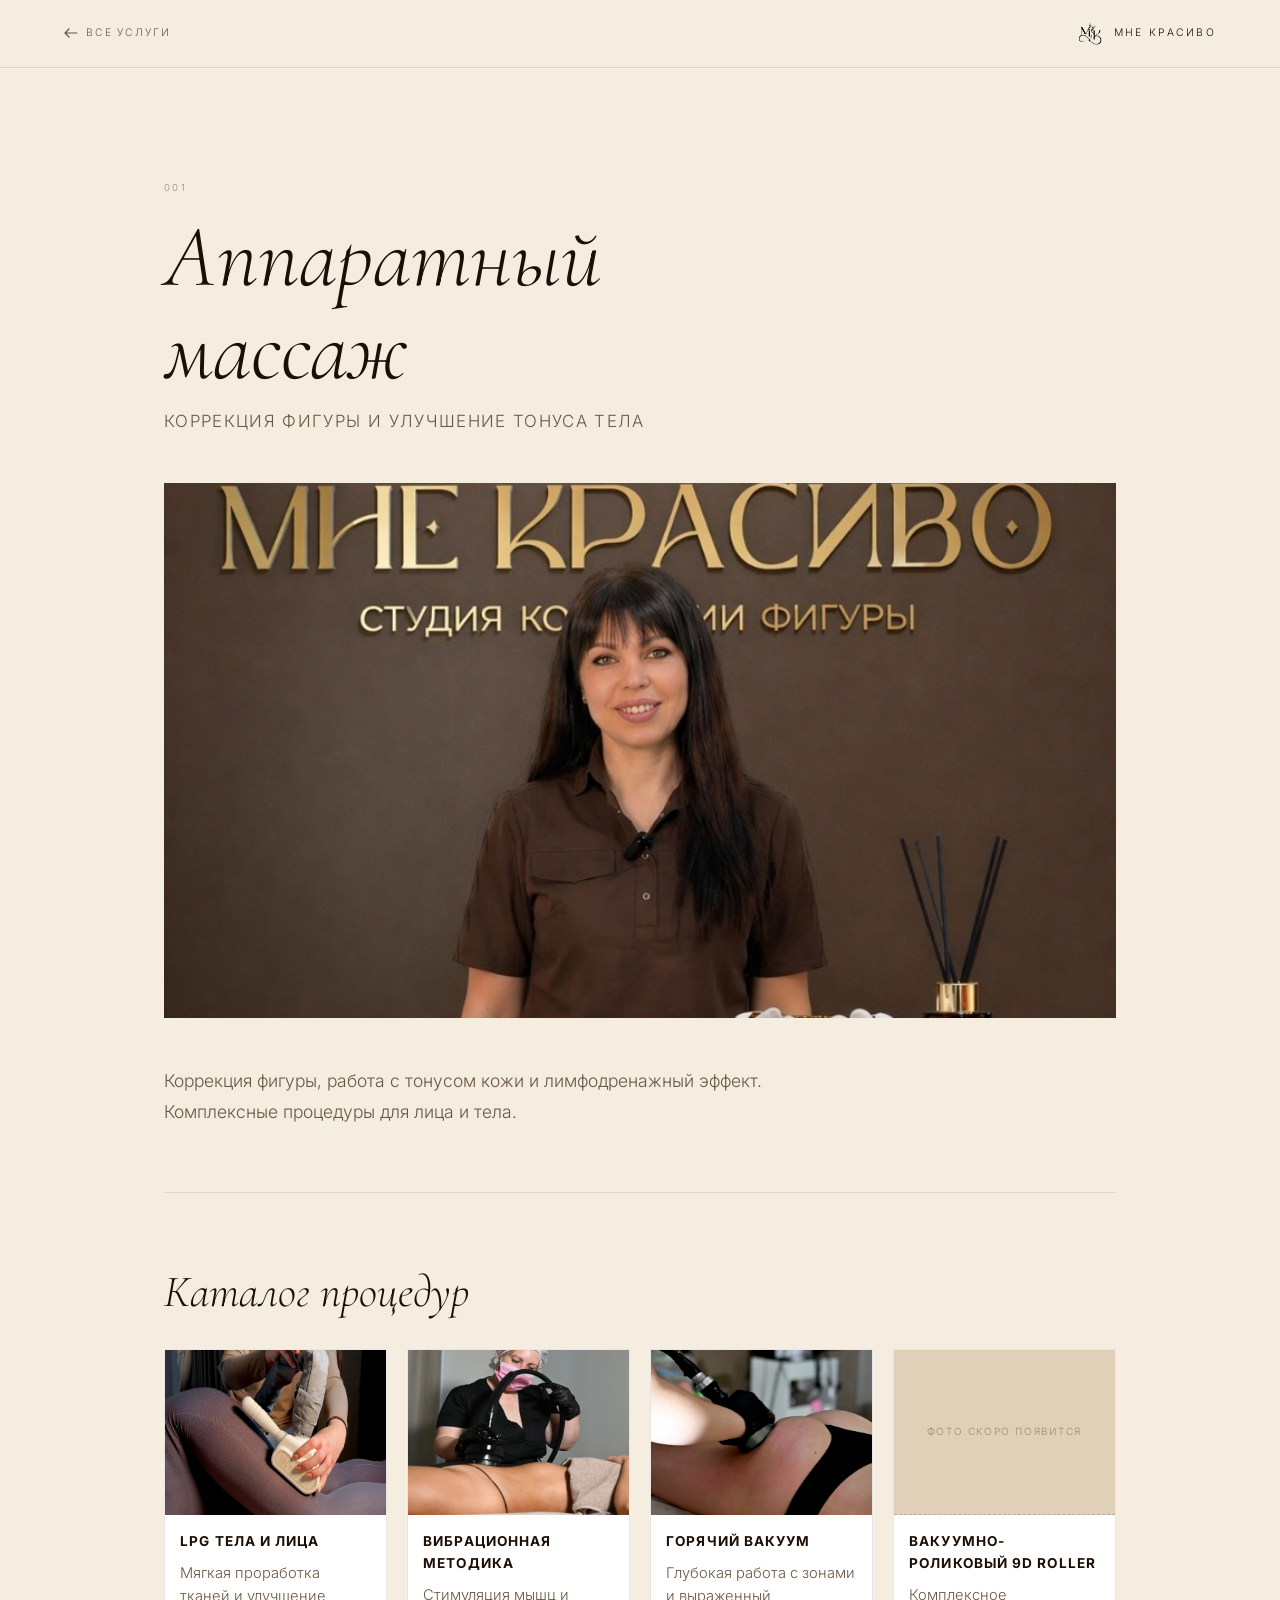
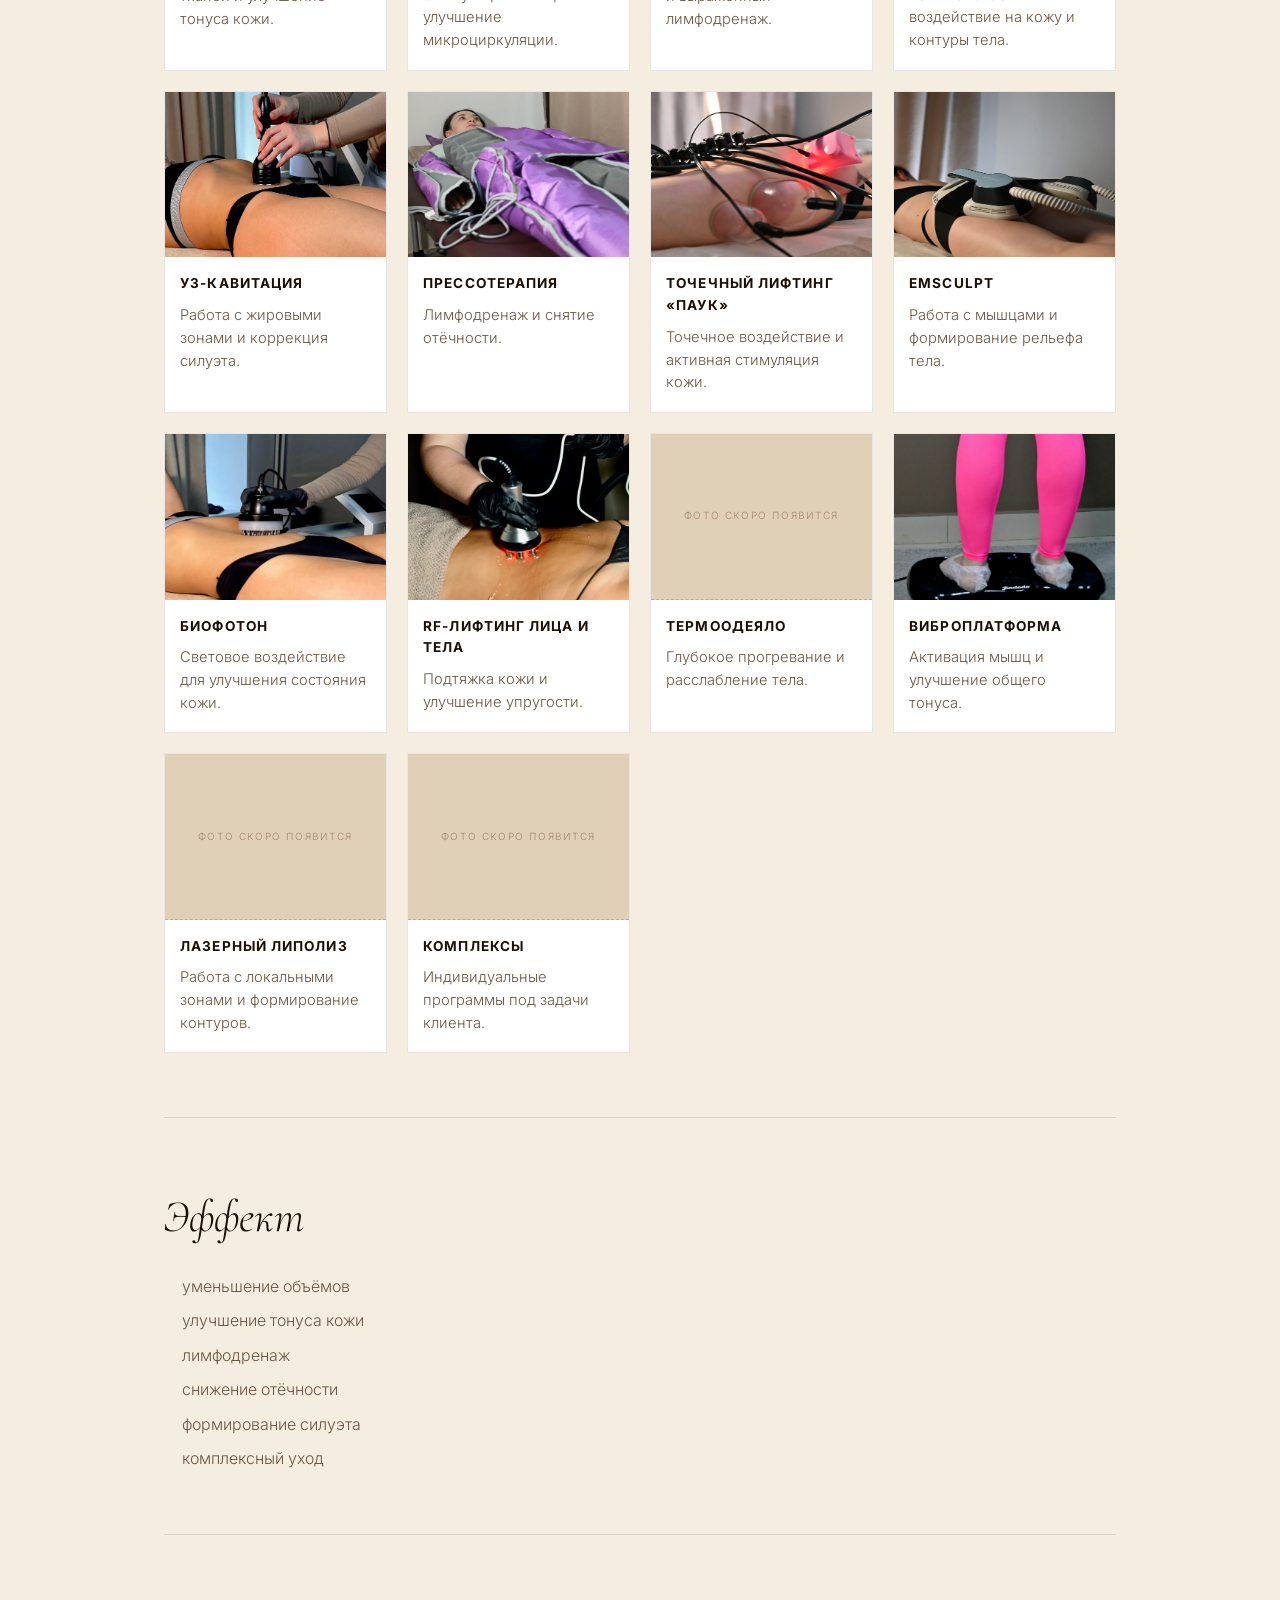
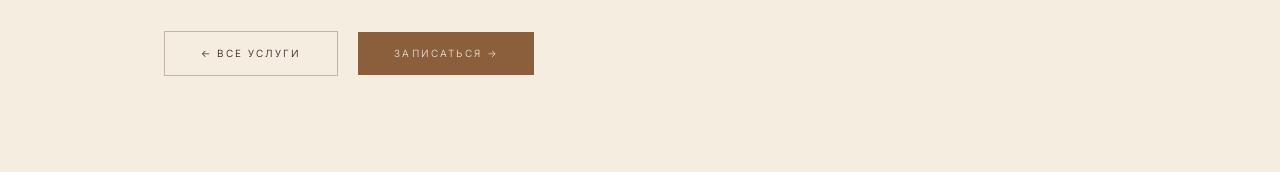
==== commit 405b9ddf: "Update apparatus massage hero image to master Anna" ====
--- a/service-1.html
+++ b/service-1.html
@@ -50,7 +50,7 @@
 <main>
   <div class="sp-wrap">
     <div class="sp-hero"><span class="sp-num">001</span><h1 class="sp-title">Аппаратный<br>массаж</h1><p class="sp-subtitle">Коррекция фигуры и улучшение тонуса тела</p></div>
-    <img class="sp-photo-img" src="images/services-apparat-spider-main.webp" alt="Аппаратный массаж">
+    <img class="sp-photo-img" src="images/services-apparat-master-anna.webp" alt="Мастер аппаратного массажа — Анна Воронова">
     <div class="sp-desc"><p>Коррекция фигуры, работа с тонусом кожи и лимфодренажный эффект. Комплексные процедуры для лица и тела.</p></div>
 
     <section class="sp-section">
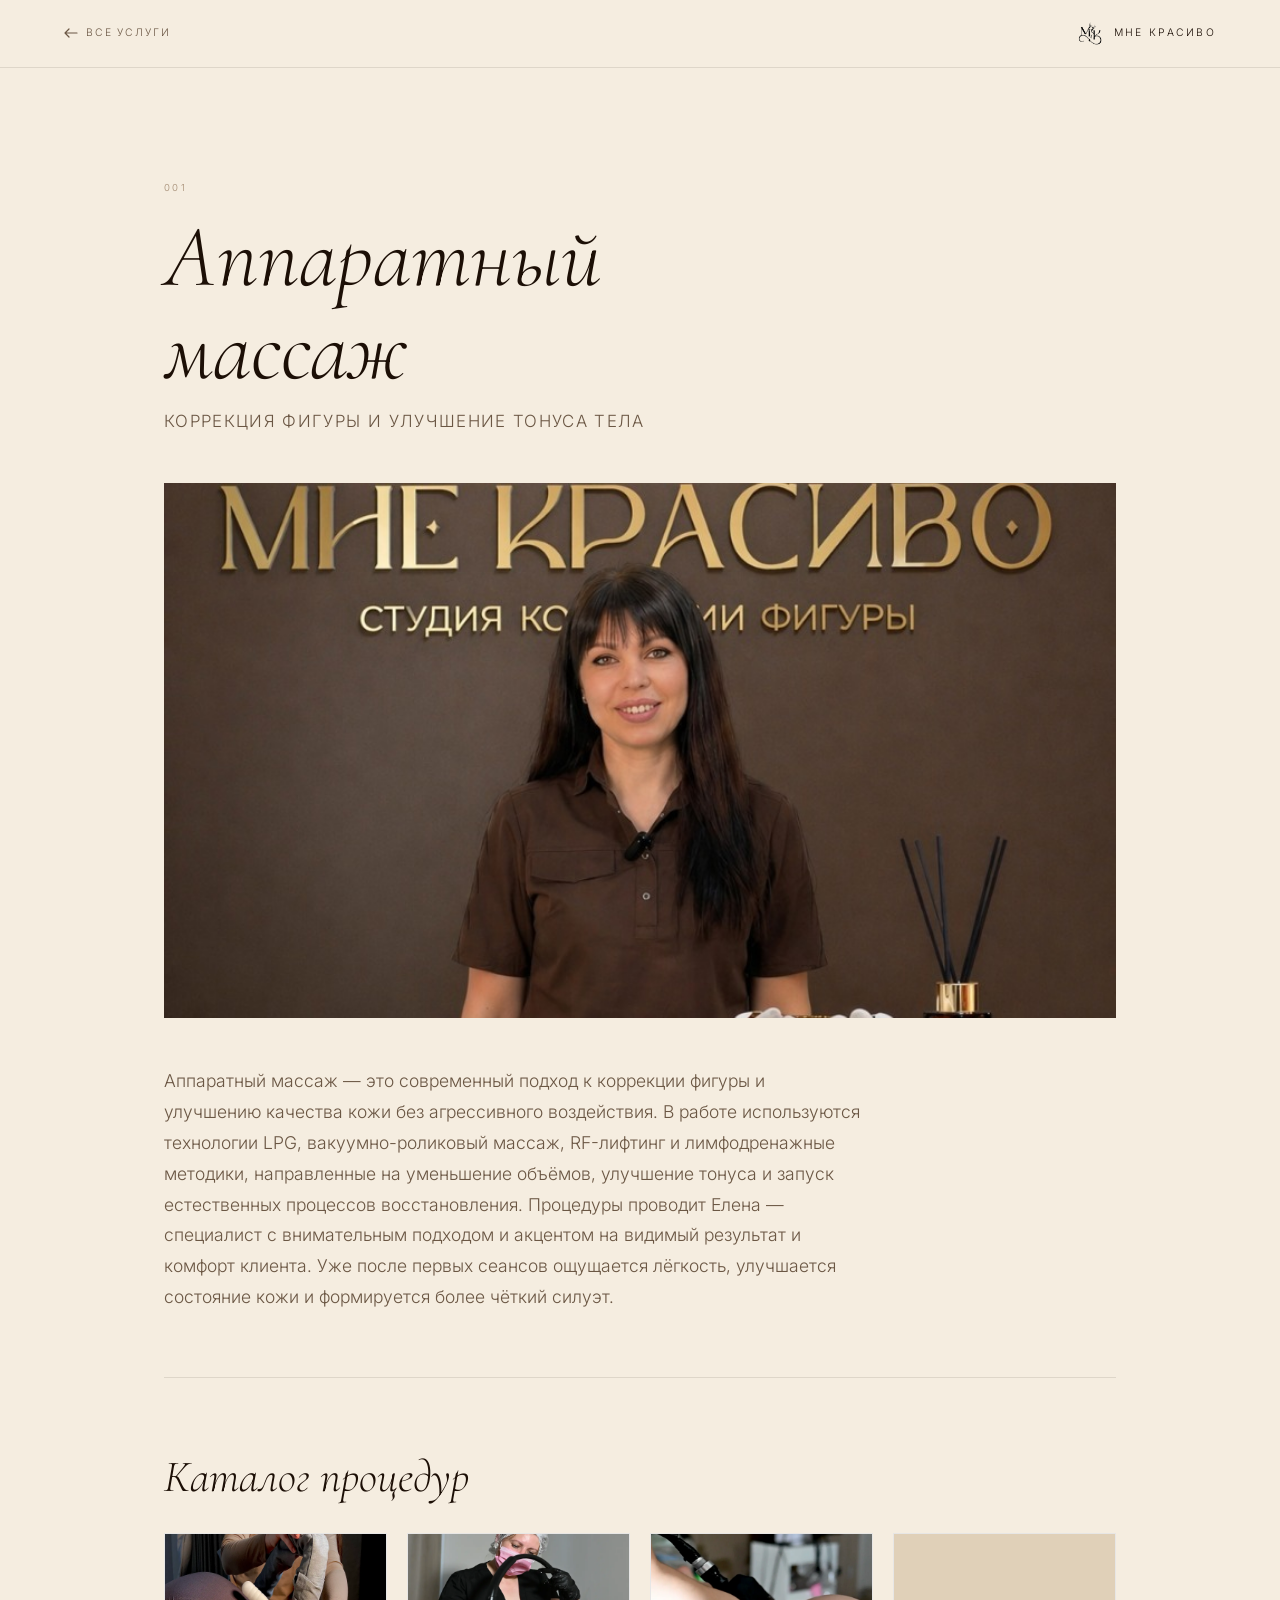
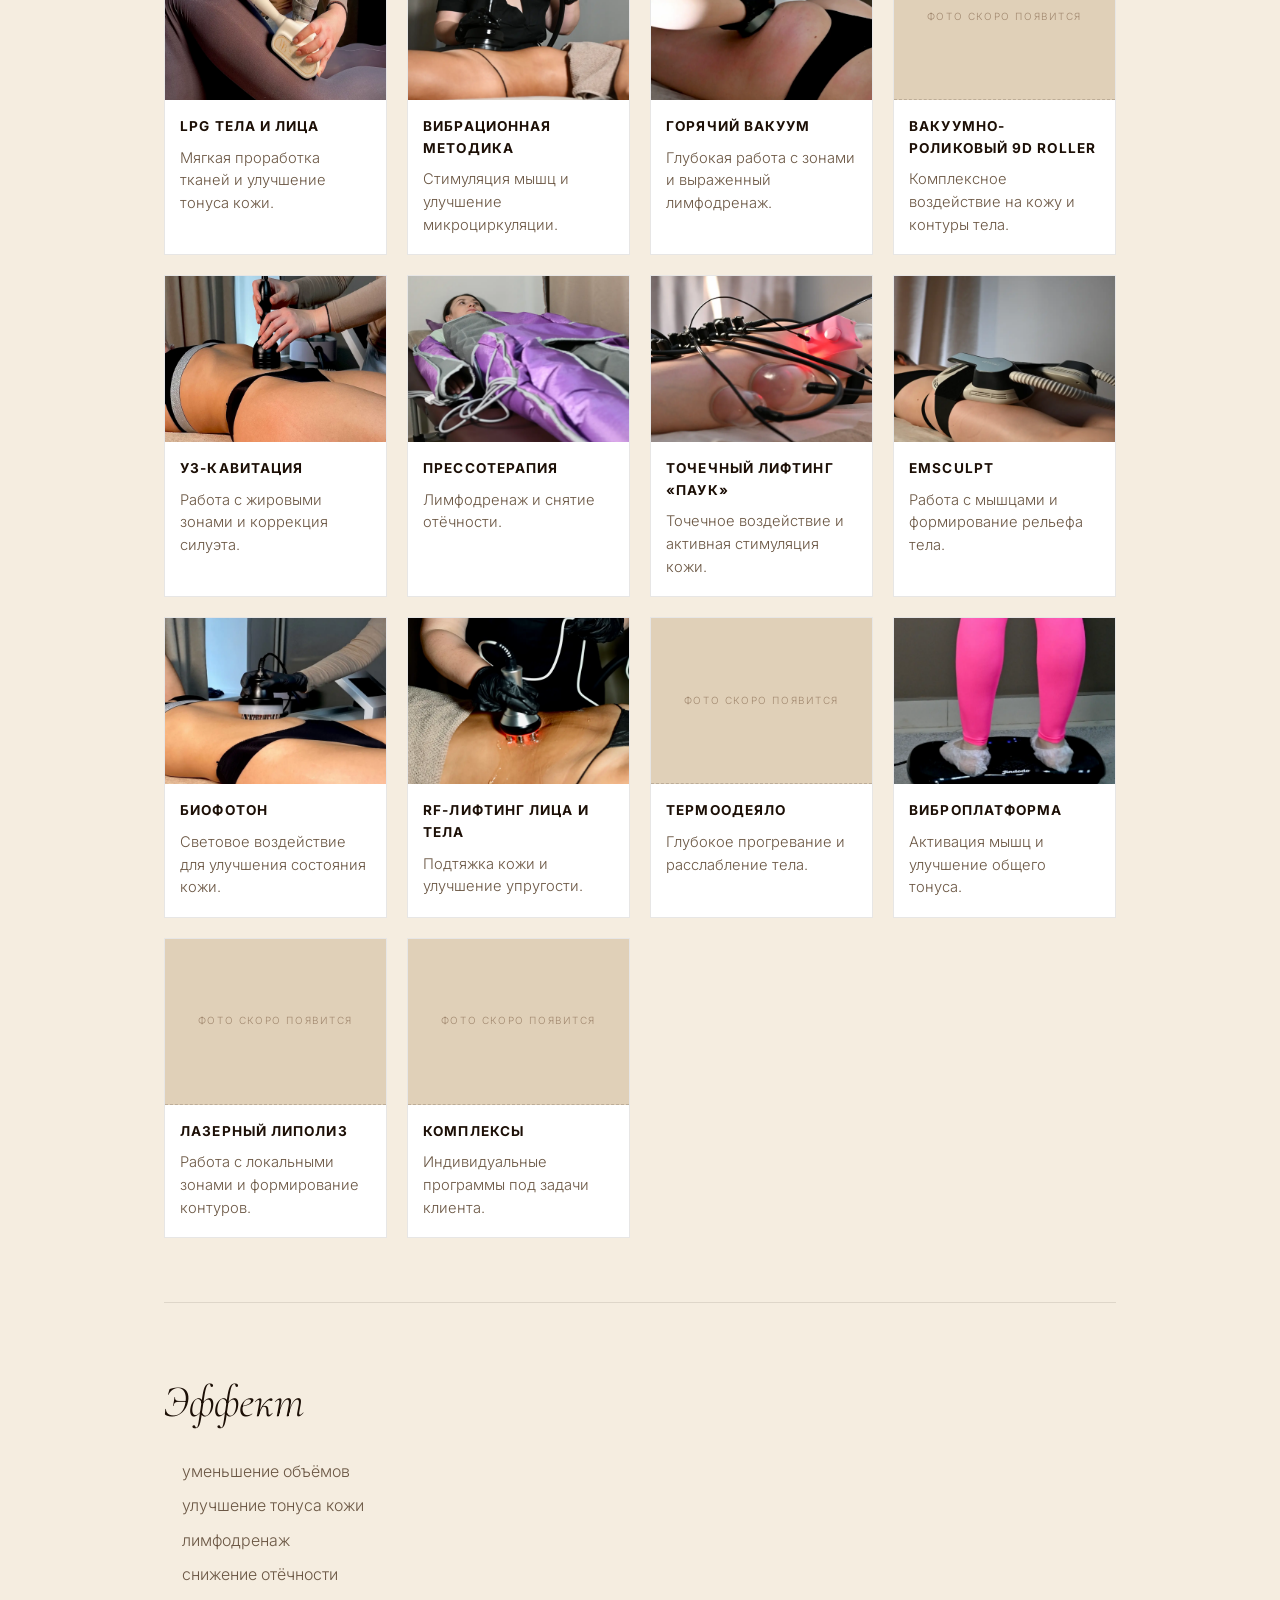
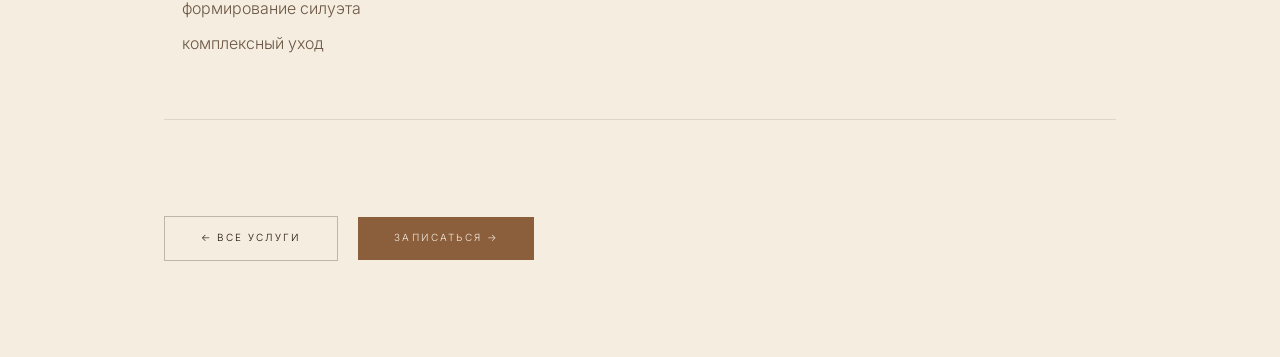
==== commit 60a6aa4f: "Update apparatus massage hero description text" ====
--- a/service-1.html
+++ b/service-1.html
@@ -51,7 +51,7 @@
   <div class="sp-wrap">
     <div class="sp-hero"><span class="sp-num">001</span><h1 class="sp-title">Аппаратный<br>массаж</h1><p class="sp-subtitle">Коррекция фигуры и улучшение тонуса тела</p></div>
     <img class="sp-photo-img" src="images/services-apparat-master-anna.webp" alt="Мастер аппаратного массажа — Анна Воронова">
-    <div class="sp-desc"><p>Коррекция фигуры, работа с тонусом кожи и лимфодренажный эффект. Комплексные процедуры для лица и тела.</p></div>
+    <div class="sp-desc"><p>Аппаратный массаж — это современный подход к коррекции фигуры и улучшению качества кожи без агрессивного воздействия. В работе используются технологии LPG, вакуумно-роликовый массаж, RF-лифтинг и лимфодренажные методики, направленные на уменьшение объёмов, улучшение тонуса и запуск естественных процессов восстановления. Процедуры проводит Елена — специалист с внимательным подходом и акцентом на видимый результат и комфорт клиента. Уже после первых сеансов ощущается лёгкость, улучшается состояние кожи и формируется более чёткий силуэт.</p></div>
 
     <section class="sp-section">
       <h2 class="sp-section-title">Каталог процедур</h2>
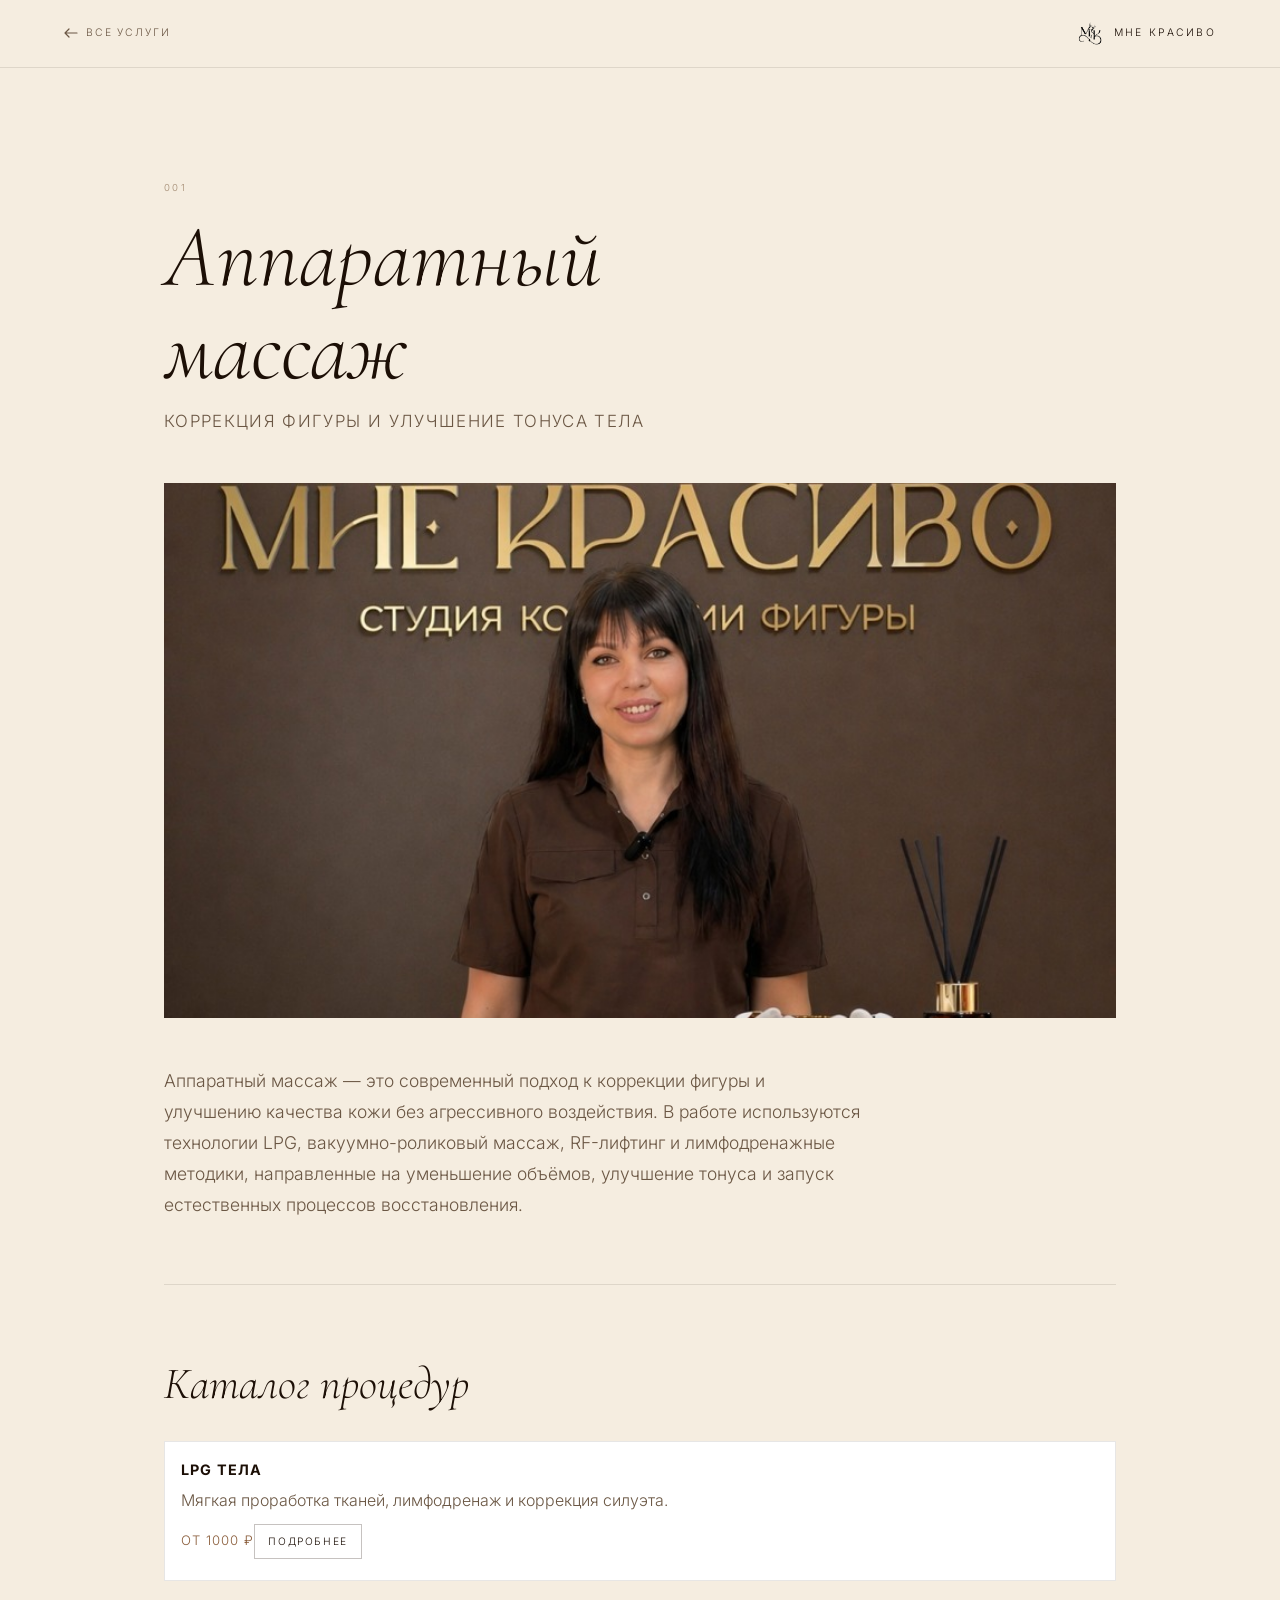
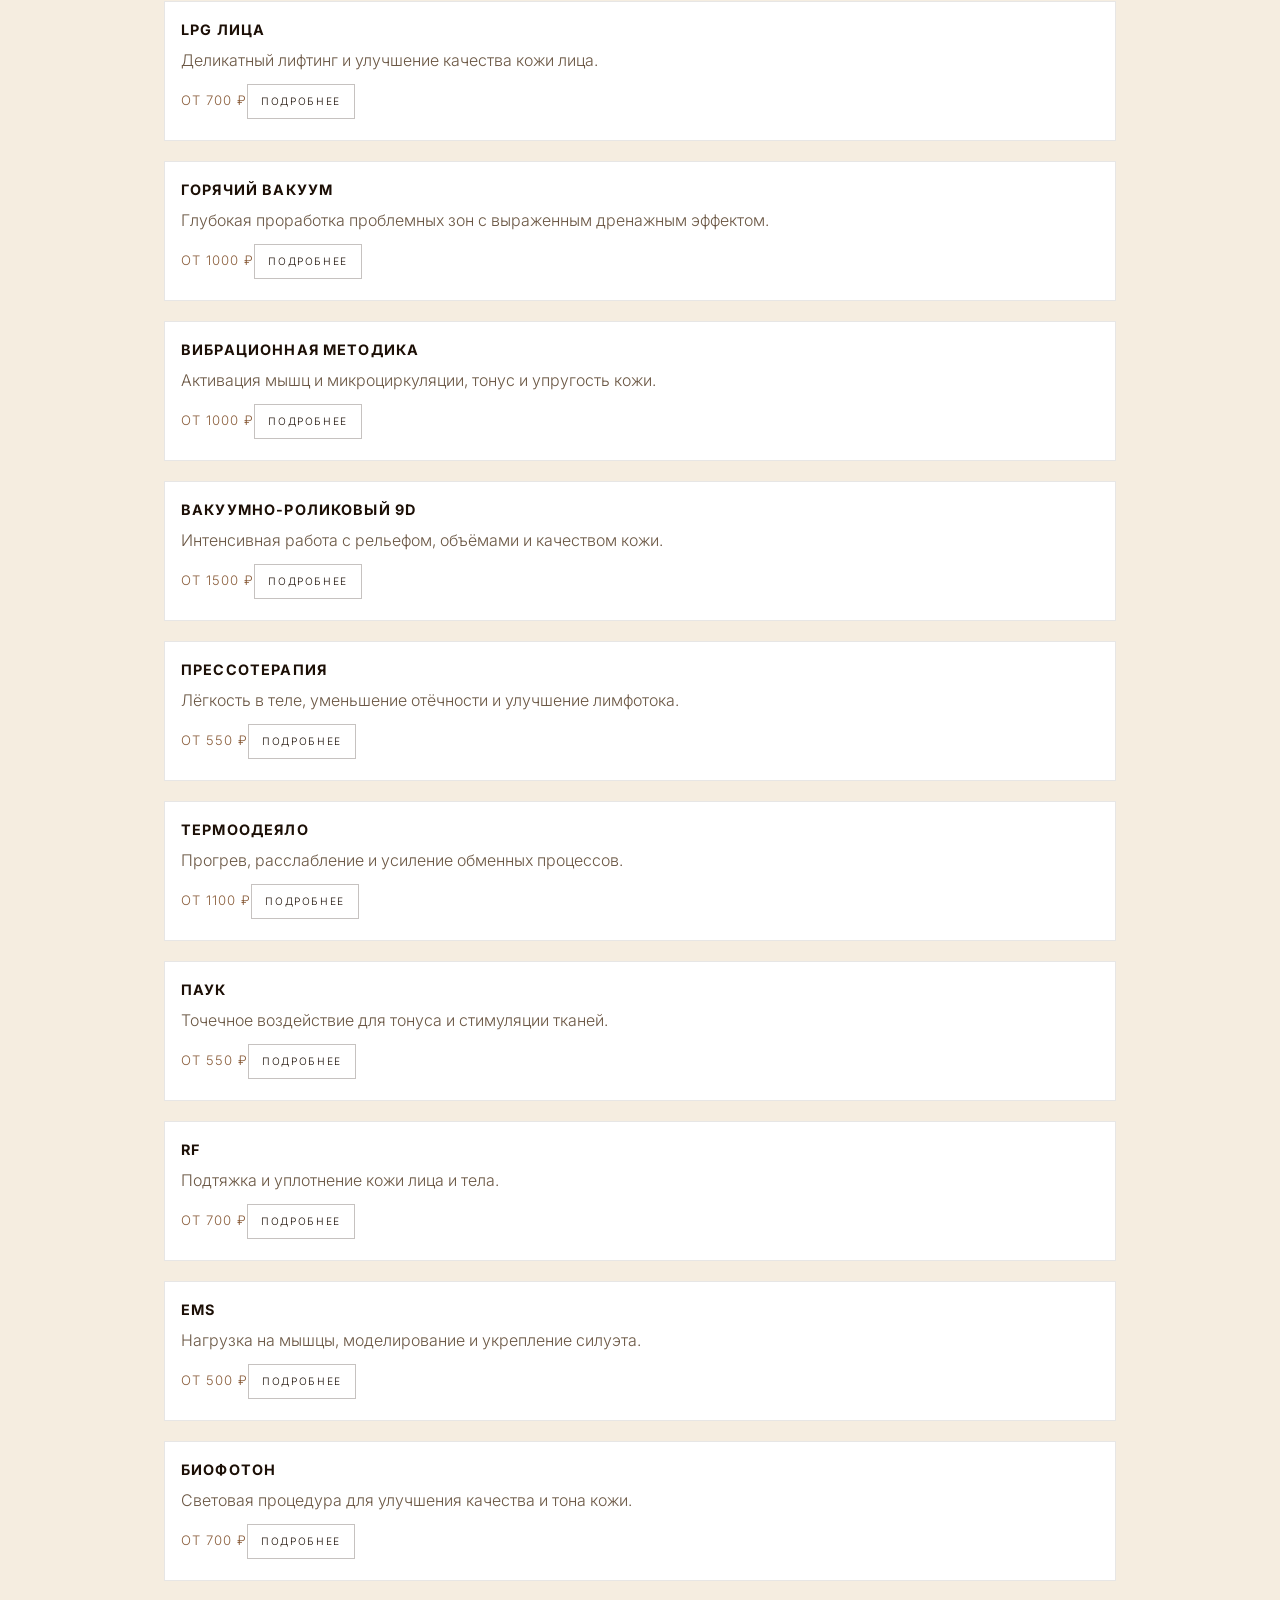
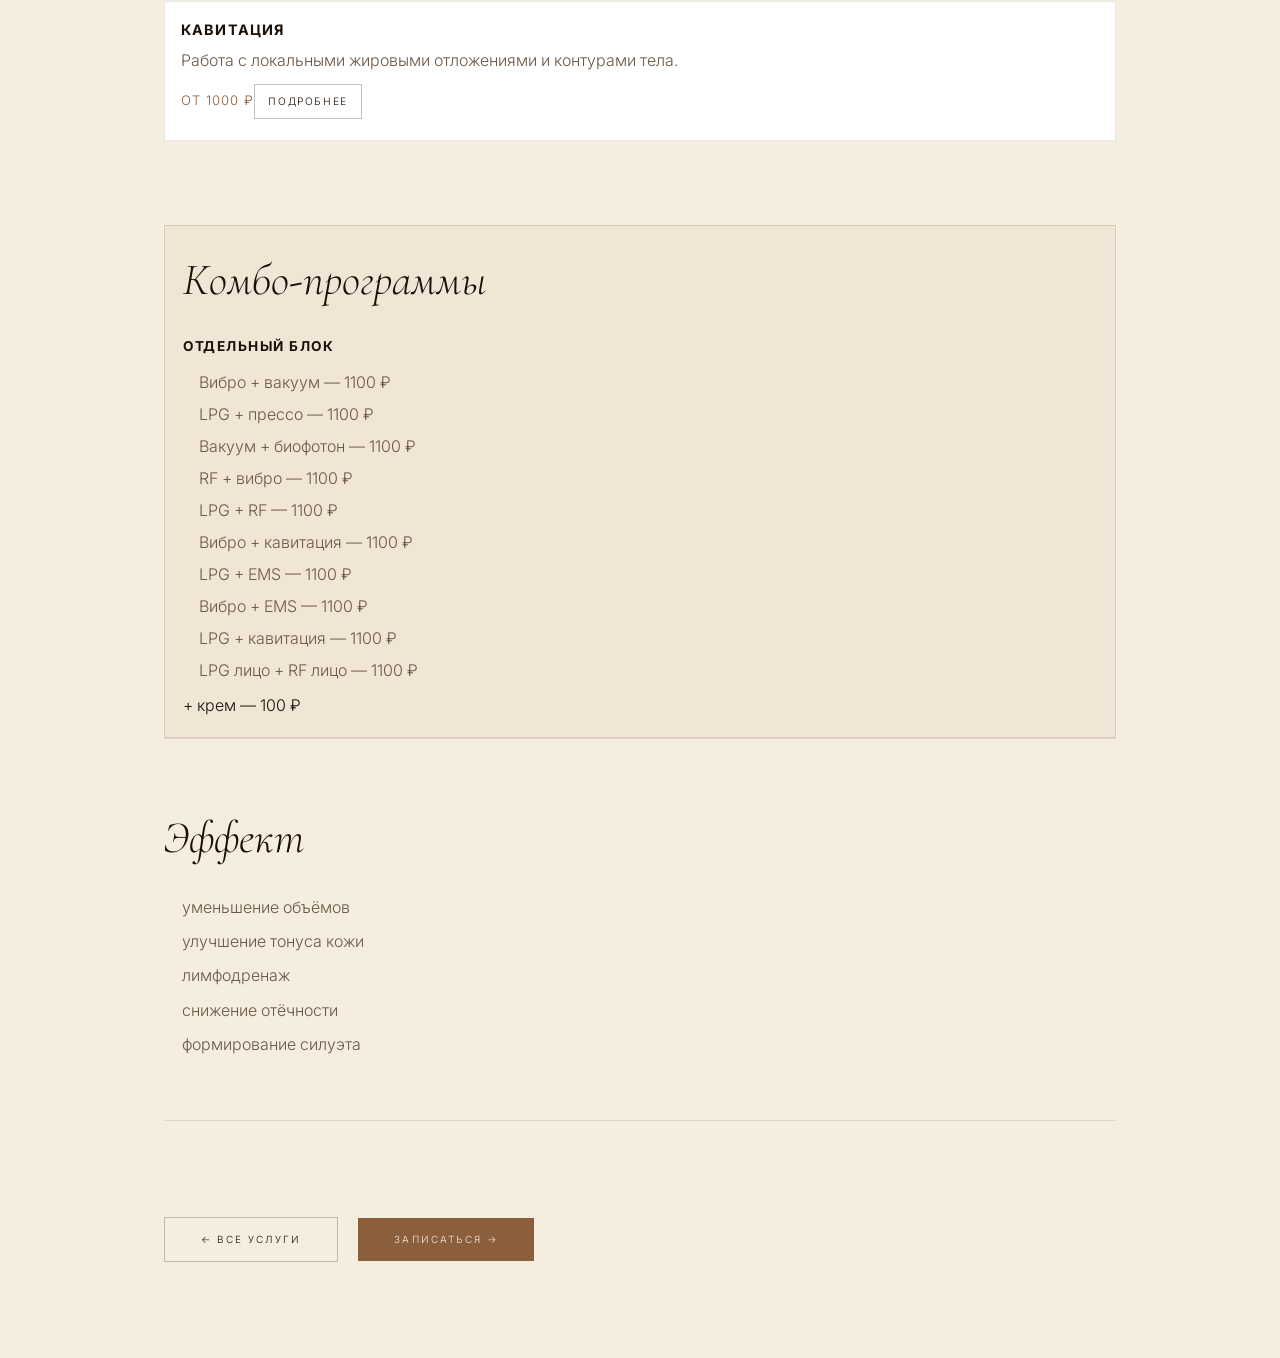
==== commit 07f80e5b: "Add service catalogs, pricing, and accordion behavior on service pages" ====
--- a/service-1.html
+++ b/service-1.html
@@ -25,15 +25,25 @@
     .sp-desc p { font-family: var(--ff-body); font-size: clamp(0.95rem, 1.5vw, 1.1rem); line-height: 1.75; color: var(--text-muted); max-width: 700px; }
     .sp-section { padding: clamp(2.5rem, 6vw, 4rem) 0; border-top: 1px solid var(--line); }
     .sp-section-title { font-family: var(--ff-display); font-style: italic; font-weight: 300; font-size: clamp(1.8rem, 4vw, 2.8rem); margin-bottom: 1.25rem; }
-    .sp-grid { display: grid; grid-template-columns: repeat(auto-fit, minmax(220px, 1fr)); gap: 1.25rem; }
-    .sp-card { border: 1px solid var(--line); background: #fff; }
-    .sp-card-img { width: 100%; aspect-ratio: 4/3; object-fit: cover; display: block; }
-    .sp-card-placeholder { width: 100%; aspect-ratio: 4/3; background: var(--bg3); border-bottom: 1px dashed rgba(28,15,6,0.18); display: grid; place-items: center; font-family: var(--ff-body); font-size: 0.62rem; letter-spacing: 0.16em; text-transform: uppercase; color: var(--text-dim); }
-    .sp-card-content { padding: 1rem 0.95rem 1.1rem; }
-    .sp-card-title { font-family: var(--ff-body); font-size: 0.85rem; letter-spacing: 0.08em; text-transform: uppercase; color: var(--text); margin-bottom: 0.55rem; }
-    .sp-card-text { font-family: var(--ff-body); font-size: 0.92rem; color: var(--text-muted); line-height: 1.55; }
     .sp-points { margin: 0; padding-left: 1.1rem; display: grid; gap: 0.65rem; }
     .sp-points li { font-family: var(--ff-body); color: var(--text-muted); line-height: 1.5; }
+
+    .service-item { margin-bottom: 20px; border: 1px solid var(--line); background: #fff; }
+    .service-preview { padding: 1rem; }
+    .service-preview h3 { font-family: var(--ff-body); font-size: 0.9rem; letter-spacing: 0.08em; text-transform: uppercase; margin-bottom: 0.45rem; }
+    .service-preview p { color: var(--text-muted); margin-bottom: 0.65rem; }
+    .price-from { display: inline-block; font-size: 0.82rem; letter-spacing: 0.08em; text-transform: uppercase; color: var(--accent); margin-bottom: 0.8rem; }
+    .toggle { display: inline-flex; align-items: center; gap: 0.4rem; border: 1px solid rgba(28,15,6,.25); padding: 0.5rem 0.8rem; font-size: 0.64rem; letter-spacing: 0.16em; text-transform: uppercase; color: var(--text); }
+
+    .service-details { display:none; max-height: 0; opacity: 0; overflow: hidden; transition: max-height .35s var(--ease-out), opacity .3s ease, padding .3s ease; padding: 0 1rem; }
+    .service-item.open .service-details { display:block; max-height: 600px; opacity: 1; padding: 0 1rem 1rem; }
+    .service-item.open .toggle { background: var(--bg2); }
+    .service-details ul { margin: 0; padding-left: 1rem; display: grid; gap: 0.35rem; color: var(--text-muted); }
+
+    .combo-section { border: 1px solid var(--line-gold); background: rgba(237,224,205,.5); padding: 1.15rem; }
+    .combo-section h3 { font-family: var(--ff-body); font-size: 0.85rem; letter-spacing: 0.11em; text-transform: uppercase; margin-bottom: 0.75rem; }
+    .combo-list { margin: 0 0 0.6rem; padding-left: 1rem; display: grid; gap: 0.4rem; color: var(--text-muted); }
+
     .sp-actions { padding: clamp(3rem, 8vw, 6rem) 0; border-top: 1px solid var(--line); }
     .sp-btn { display: inline-flex; align-items: center; gap: 0.5rem; padding: 0.85rem 2.25rem; border: 1px solid rgba(28,15,6,0.25); font-family: var(--ff-body); font-size: 0.62rem; letter-spacing: 0.22em; text-transform: uppercase; color: var(--text); text-decoration: none; transition: background 0.25s, border-color 0.25s; }
     .sp-btn:hover { background: var(--bg2); border-color: rgba(28,15,6,0.4); }
@@ -51,26 +61,41 @@
   <div class="sp-wrap">
     <div class="sp-hero"><span class="sp-num">001</span><h1 class="sp-title">Аппаратный<br>массаж</h1><p class="sp-subtitle">Коррекция фигуры и улучшение тонуса тела</p></div>
     <img class="sp-photo-img" src="images/services-apparat-master-anna.webp" alt="Мастер аппаратного массажа — Анна Воронова">
-    <div class="sp-desc"><p>Аппаратный массаж — это современный подход к коррекции фигуры и улучшению качества кожи без агрессивного воздействия. В работе используются технологии LPG, вакуумно-роликовый массаж, RF-лифтинг и лимфодренажные методики, направленные на уменьшение объёмов, улучшение тонуса и запуск естественных процессов восстановления. Процедуры проводит Елена — специалист с внимательным подходом и акцентом на видимый результат и комфорт клиента. Уже после первых сеансов ощущается лёгкость, улучшается состояние кожи и формируется более чёткий силуэт.</p></div>
+    <div class="sp-desc"><p>Аппаратный массаж — это современный подход к коррекции фигуры и улучшению качества кожи без агрессивного воздействия. В работе используются технологии LPG, вакуумно-роликовый массаж, RF-лифтинг и лимфодренажные методики, направленные на уменьшение объёмов, улучшение тонуса и запуск естественных процессов восстановления.</p></div>
 
     <section class="sp-section">
       <h2 class="sp-section-title">Каталог процедур</h2>
-      <div class="sp-grid">
-        <article class="sp-card"><img class="sp-card-img" src="images/services-apparat-lpg.webp" alt="LPG тела и лица"><div class="sp-card-content"><h3 class="sp-card-title">LPG тела и лица</h3><p class="sp-card-text">Мягкая проработка тканей и улучшение тонуса кожи.</p></div></article>
-        <article class="sp-card"><img class="sp-card-img" src="images/services-apparat-vibration.webp" alt="Вибрационная методика"><div class="sp-card-content"><h3 class="sp-card-title">Вибрационная методика</h3><p class="sp-card-text">Стимуляция мышц и улучшение микроциркуляции.</p></div></article>
-        <article class="sp-card"><img class="sp-card-img" src="images/services-apparat-hot-vacuum.webp" alt="Горячий вакуум"><div class="sp-card-content"><h3 class="sp-card-title">Горячий вакуум</h3><p class="sp-card-text">Глубокая работа с зонами и выраженный лимфодренаж.</p></div></article>
-        <article class="sp-card"><div class="sp-card-placeholder">Фото скоро появится</div><div class="sp-card-content"><h3 class="sp-card-title">Вакуумно-роликовый 9D Roller</h3><p class="sp-card-text">Комплексное воздействие на кожу и контуры тела.</p></div></article>
-        <article class="sp-card"><img class="sp-card-img" src="images/services-apparat-cavitation.webp" alt="УЗ-кавитация"><div class="sp-card-content"><h3 class="sp-card-title">УЗ-кавитация</h3><p class="sp-card-text">Работа с жировыми зонами и коррекция силуэта.</p></div></article>
-        <article class="sp-card"><img class="sp-card-img" src="images/services-apparat-pressotherapy.webp" alt="Прессотерапия"><div class="sp-card-content"><h3 class="sp-card-title">Прессотерапия</h3><p class="sp-card-text">Лимфодренаж и снятие отёчности.</p></div></article>
-        <article class="sp-card"><img class="sp-card-img" src="images/services-apparat-spider-main.webp" alt="Точечный лифтинг Паук"><div class="sp-card-content"><h3 class="sp-card-title">Точечный лифтинг «Паук»</h3><p class="sp-card-text">Точечное воздействие и активная стимуляция кожи.</p></div></article>
-        <article class="sp-card"><img class="sp-card-img" src="images/services-apparat-emsculpt.webp" alt="EMSCULPT"><div class="sp-card-content"><h3 class="sp-card-title">EMSCULPT</h3><p class="sp-card-text">Работа с мышцами и формирование рельефа тела.</p></div></article>
-        <article class="sp-card"><img class="sp-card-img" src="images/services-apparat-biophoton.webp" alt="Биофотон"><div class="sp-card-content"><h3 class="sp-card-title">Биофотон</h3><p class="sp-card-text">Световое воздействие для улучшения состояния кожи.</p></div></article>
-        <article class="sp-card"><img class="sp-card-img" src="images/services-apparat-rf-lifting-2.webp" alt="RF-лифтинг лица и тела"><div class="sp-card-content"><h3 class="sp-card-title">RF-лифтинг лица и тела</h3><p class="sp-card-text">Подтяжка кожи и улучшение упругости.</p></div></article>
-        <article class="sp-card"><div class="sp-card-placeholder">Фото скоро появится</div><div class="sp-card-content"><h3 class="sp-card-title">Термоодеяло</h3><p class="sp-card-text">Глубокое прогревание и расслабление тела.</p></div></article>
-        <article class="sp-card"><img class="sp-card-img" src="images/services-apparat-vibroplatform.webp" alt="Виброплатформа"><div class="sp-card-content"><h3 class="sp-card-title">Виброплатформа</h3><p class="sp-card-text">Активация мышц и улучшение общего тонуса.</p></div></article>
-        <article class="sp-card"><div class="sp-card-placeholder">Фото скоро появится</div><div class="sp-card-content"><h3 class="sp-card-title">Лазерный липолиз</h3><p class="sp-card-text">Работа с локальными зонами и формирование контуров.</p></div></article>
-        <article class="sp-card"><div class="sp-card-placeholder">Фото скоро появится</div><div class="sp-card-content"><h3 class="sp-card-title">Комплексы</h3><p class="sp-card-text">Индивидуальные программы под задачи клиента.</p></div></article>
-      </div>
+
+      <div class="service-item"><div class="service-preview"><h3>LPG тела</h3><p>Мягкая проработка тканей, лимфодренаж и коррекция силуэта.</p><span class="price-from">от 1000 ₽</span><button class="toggle" type="button">Подробнее</button></div><div class="service-details"><ul><li>35 мин — 1000 ₽</li><li>45 мин — 1200 ₽</li><li>5 процедур — 4500 ₽</li><li>10 процедур — 8500 ₽</li></ul></div></div>
+      <div class="service-item"><div class="service-preview"><h3>LPG лица</h3><p>Деликатный лифтинг и улучшение качества кожи лица.</p><span class="price-from">от 700 ₽</span><button class="toggle" type="button">Подробнее</button></div><div class="service-details"><ul><li>20 мин — 700 ₽</li><li>5 процедур — 3250 ₽</li><li>10 процедур — 6000 ₽</li></ul></div></div>
+      <div class="service-item"><div class="service-preview"><h3>Горячий вакуум</h3><p>Глубокая проработка проблемных зон с выраженным дренажным эффектом.</p><span class="price-from">от 1000 ₽</span><button class="toggle" type="button">Подробнее</button></div><div class="service-details"><ul><li>30 мин — 1000 ₽</li><li>40 мин — 1200 ₽</li><li>5×30 — 4750 ₽</li><li>5×40 — 5500 ₽</li><li>10×30 — 9000 ₽</li><li>10×40 — 10000 ₽</li></ul></div></div>
+      <div class="service-item"><div class="service-preview"><h3>Вибрационная методика</h3><p>Активация мышц и микроциркуляции, тонус и упругость кожи.</p><span class="price-from">от 1000 ₽</span><button class="toggle" type="button">Подробнее</button></div><div class="service-details"><ul><li>30 мин — 1000 ₽</li><li>40 мин — 1200 ₽</li><li>5×30 — 4500 ₽</li><li>5×40 — 5000 ₽</li><li>10×30 — 8500 ₽</li><li>10×40 — 9500 ₽</li></ul></div></div>
+      <div class="service-item"><div class="service-preview"><h3>Вакуумно-роликовый 9D</h3><p>Интенсивная работа с рельефом, объёмами и качеством кожи.</p><span class="price-from">от 1500 ₽</span><button class="toggle" type="button">Подробнее</button></div><div class="service-details"><ul><li>45 мин — 1500 ₽</li><li>5 процедур — 6500 ₽</li><li>10 процедур — 12000 ₽</li><li>Крем — 100 ₽</li></ul></div></div>
+      <div class="service-item"><div class="service-preview"><h3>Прессотерапия</h3><p>Лёгкость в теле, уменьшение отёчности и улучшение лимфотока.</p><span class="price-from">от 550 ₽</span><button class="toggle" type="button">Подробнее</button></div><div class="service-details"><ul><li>20 мин — 550 ₽</li><li>5 процедур — 2500 ₽</li><li>10 процедур — 4500 ₽</li></ul></div></div>
+      <div class="service-item"><div class="service-preview"><h3>Термоодеяло</h3><p>Прогрев, расслабление и усиление обменных процессов.</p><span class="price-from">от 1100 ₽</span><button class="toggle" type="button">Подробнее</button></div><div class="service-details"><ul><li>Сеанс — 1100 ₽</li></ul></div></div>
+      <div class="service-item"><div class="service-preview"><h3>Паук</h3><p>Точечное воздействие для тонуса и стимуляции тканей.</p><span class="price-from">от 550 ₽</span><button class="toggle" type="button">Подробнее</button></div><div class="service-details"><ul><li>20 мин — 550 ₽</li><li>5 процедур — 2500 ₽</li><li>10 процедур — 4500 ₽</li></ul></div></div>
+      <div class="service-item"><div class="service-preview"><h3>RF</h3><p>Подтяжка и уплотнение кожи лица и тела.</p><span class="price-from">от 700 ₽</span><button class="toggle" type="button">Подробнее</button></div><div class="service-details"><ul><li>Лицо — 700 ₽</li><li>Лицо + уход — 900 ₽</li><li>Тело — 900 ₽</li></ul></div></div>
+      <div class="service-item"><div class="service-preview"><h3>EMS</h3><p>Нагрузка на мышцы, моделирование и укрепление силуэта.</p><span class="price-from">от 500 ₽</span><button class="toggle" type="button">Подробнее</button></div><div class="service-details"><ul><li>Пробная процедура — 500 ₽</li><li>30 мин — 800 ₽</li><li>5 процедур — 3000 ₽</li><li>10 процедур — 5500 ₽</li></ul></div></div>
+      <div class="service-item"><div class="service-preview"><h3>Биофотон</h3><p>Световая процедура для улучшения качества и тона кожи.</p><span class="price-from">от 700 ₽</span><button class="toggle" type="button">Подробнее</button></div><div class="service-details"><ul><li>25 мин — 700 ₽</li></ul></div></div>
+      <div class="service-item"><div class="service-preview"><h3>Кавитация</h3><p>Работа с локальными жировыми отложениями и контурами тела.</p><span class="price-from">от 1000 ₽</span><button class="toggle" type="button">Подробнее</button></div><div class="service-details"><ul><li>20 мин — 1000 ₽</li><li>40 мин — 1500 ₽</li></ul></div></div>
+    </section>
+
+    <section class="sp-section combo-section">
+      <h2 class="sp-section-title">Комбо-программы</h2>
+      <h3>Отдельный блок</h3>
+      <ul class="combo-list">
+        <li>Вибро + вакуум — 1100 ₽</li>
+        <li>LPG + прессо — 1100 ₽</li>
+        <li>Вакуум + биофотон — 1100 ₽</li>
+        <li>RF + вибро — 1100 ₽</li>
+        <li>LPG + RF — 1100 ₽</li>
+        <li>Вибро + кавитация — 1100 ₽</li>
+        <li>LPG + EMS — 1100 ₽</li>
+        <li>Вибро + EMS — 1100 ₽</li>
+        <li>LPG + кавитация — 1100 ₽</li>
+        <li>LPG лицо + RF лицо — 1100 ₽</li>
+      </ul>
+      <p class="sp-card-text">+ крем — 100 ₽</p>
     </section>
 
     <section class="sp-section">
@@ -81,7 +106,6 @@
         <li>лимфодренаж</li>
         <li>снижение отёчности</li>
         <li>формирование силуэта</li>
-        <li>комплексный уход</li>
       </ul>
     </section>
 
@@ -91,5 +115,14 @@
     </div>
   </div>
 </main>
+<script>
+  document.querySelectorAll('.service-item .toggle').forEach((btn) => {
+    btn.addEventListener('click', () => {
+      const item = btn.closest('.service-item');
+      item.classList.toggle('open');
+      btn.textContent = item.classList.contains('open') ? 'Скрыть' : 'Подробнее';
+    });
+  });
+</script>
 </body>
 </html>
--- a/css/styles.css
+++ b/css/styles.css
@@ -977,3 +977,8 @@
     clip-path: inset(0 0% 0 0);
   }
 }
+
+/* Service accordion additions */
+.service-item { margin-bottom: 20px; }
+.service-details { display: none; }
+.service-item.open .service-details { display: block; }
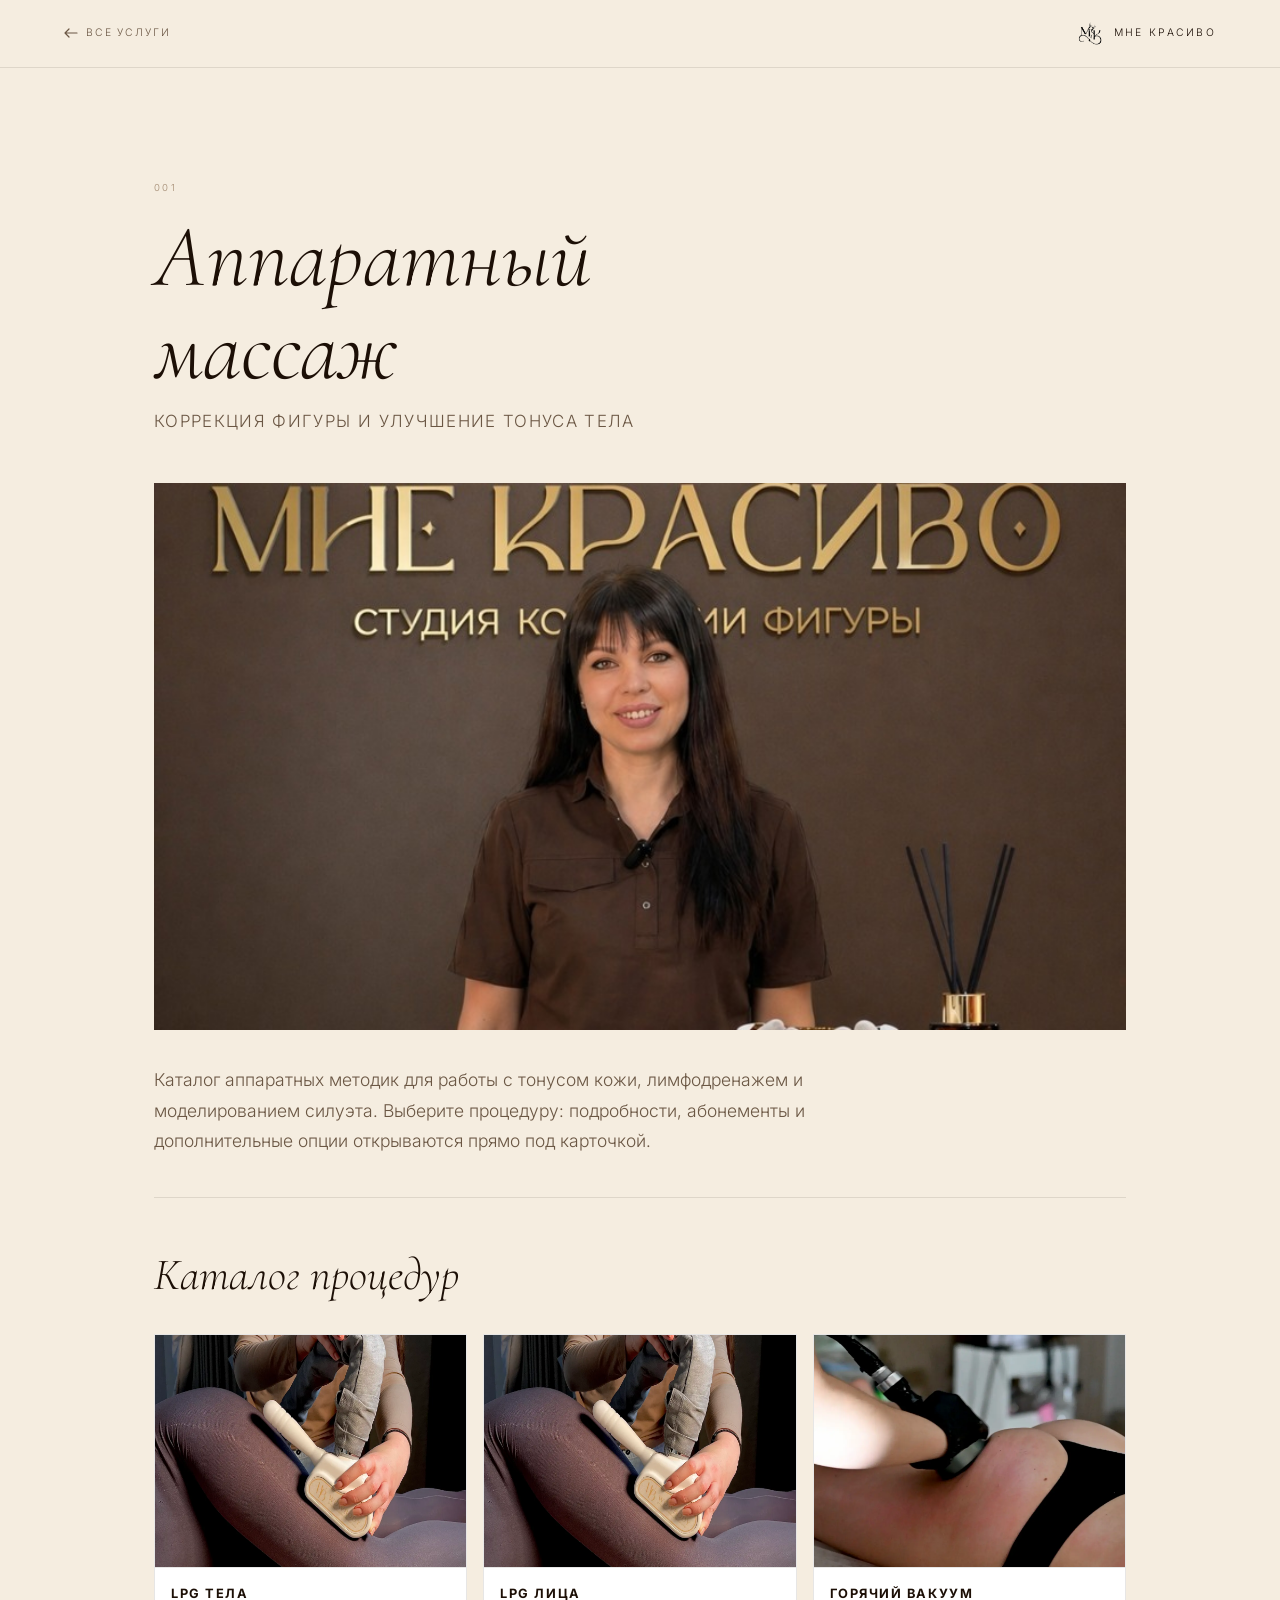
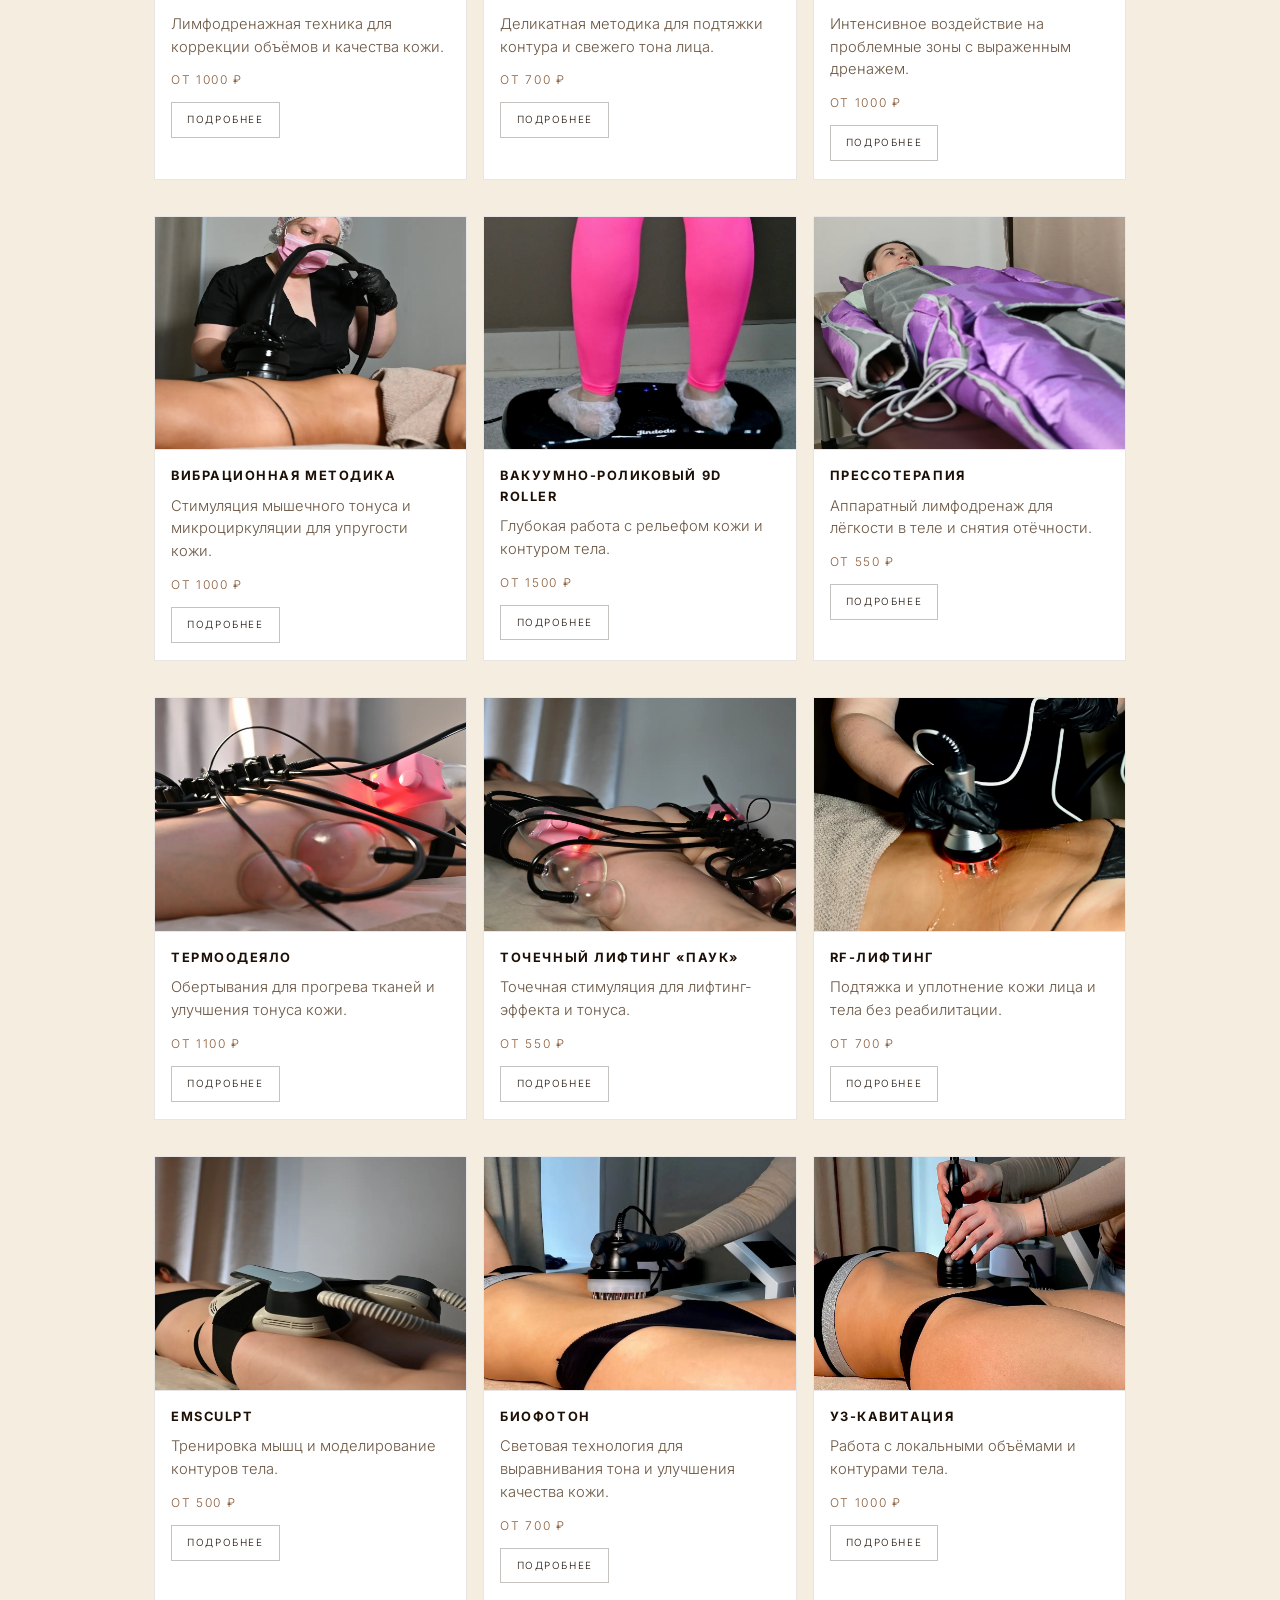
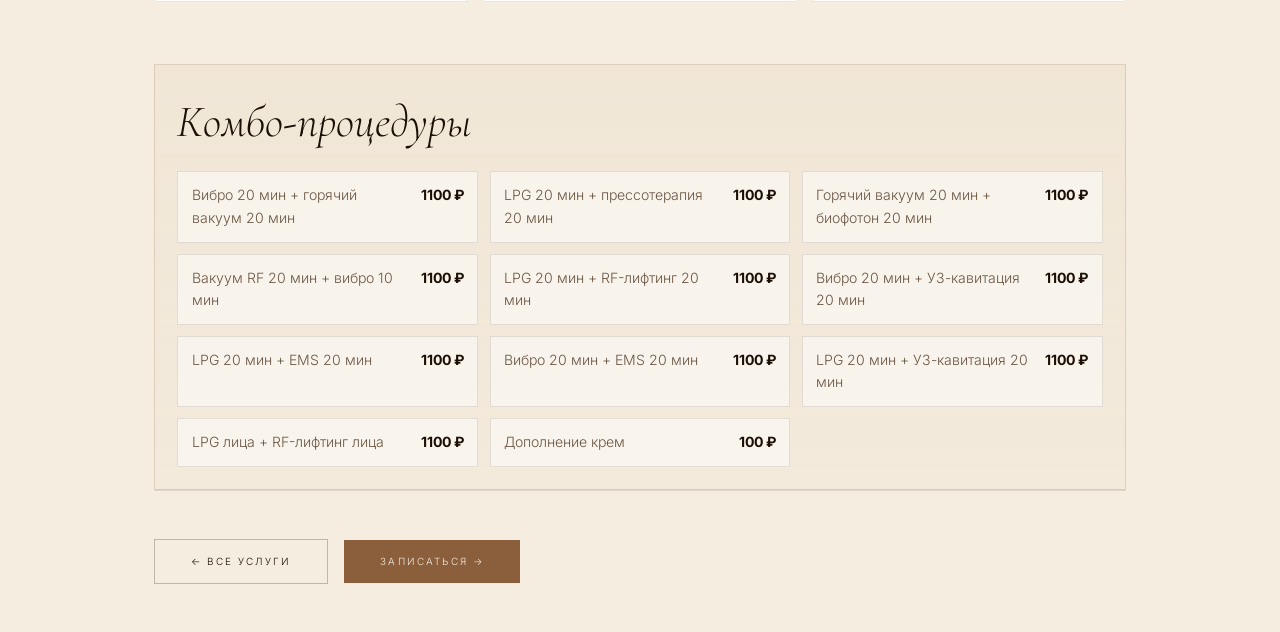
==== commit c5eb8c15: "Redesign service pages with structured premium pricing layouts" ====
--- a/service-1.html
+++ b/service-1.html
@@ -9,47 +9,45 @@
   <link href="https://fonts.googleapis.com/css2?family=Cormorant+Garamond:ital,wght@0,300;0,400;0,500;1,300;1,400&family=Inter:wght@300;400;500&display=swap" rel="stylesheet">
   <link rel="stylesheet" href="css/styles.css">
   <style>
-    .sp-wrap { max-width: 1080px; margin: 0 auto; padding: 0 var(--pad-x); }
-    .sp-header { position: sticky; top: 0; z-index: 100; display: flex; align-items: center; justify-content: space-between; padding: 1.25rem var(--pad-x); background: var(--bg); border-bottom: 1px solid var(--line); }
-    .sp-back { font-family: var(--ff-body); font-size: 0.65rem; letter-spacing: 0.18em; text-transform: uppercase; color: var(--text-muted); text-decoration: none; display: flex; align-items: center; gap: 0.5rem; transition: color 0.25s; }
-    .sp-back:hover { color: var(--text); }
-    .sp-logo-link { display: flex; align-items: center; gap: 0.6rem; text-decoration: none; }
-    .sp-logo-icon { width: 28px; height: auto; }
-    .sp-logo-name { font-family: var(--ff-body); font-size: 0.65rem; letter-spacing: 0.22em; text-transform: uppercase; color: var(--text); }
-    .sp-hero { padding: clamp(4rem, 10vw, 7rem) 0 clamp(2rem, 5vw, 3rem); }
-    .sp-num { display: block; font-family: var(--ff-body); font-size: 0.6rem; letter-spacing: 0.25em; color: var(--text-dim); margin-bottom: 1rem; }
-    .sp-title { font-family: var(--ff-display); font-style: italic; font-weight: 300; font-size: clamp(2.5rem, 7vw, 5.5rem); line-height: 1.05; color: var(--text); margin-bottom: 0.75rem; }
-    .sp-subtitle { font-family: var(--ff-body); font-size: clamp(0.9rem, 1.8vw, 1.05rem); letter-spacing: 0.08em; text-transform: uppercase; color: var(--text-muted); }
-    .sp-photo-img { width: 100%; aspect-ratio: 16/9; object-fit: cover; margin-bottom: clamp(2rem, 5vw, 3rem); display: block; }
-    .sp-desc { padding-bottom: clamp(2.5rem, 6vw, 4rem); }
-    .sp-desc p { font-family: var(--ff-body); font-size: clamp(0.95rem, 1.5vw, 1.1rem); line-height: 1.75; color: var(--text-muted); max-width: 700px; }
-    .sp-section { padding: clamp(2.5rem, 6vw, 4rem) 0; border-top: 1px solid var(--line); }
-    .sp-section-title { font-family: var(--ff-display); font-style: italic; font-weight: 300; font-size: clamp(1.8rem, 4vw, 2.8rem); margin-bottom: 1.25rem; }
-    .sp-points { margin: 0; padding-left: 1.1rem; display: grid; gap: 0.65rem; }
-    .sp-points li { font-family: var(--ff-body); color: var(--text-muted); line-height: 1.5; }
+    .sp-wrap{max-width:1100px;margin:0 auto;padding:0 var(--pad-x)}
+    .sp-header{position:sticky;top:0;z-index:100;display:flex;align-items:center;justify-content:space-between;padding:1.25rem var(--pad-x);background:var(--bg);border-bottom:1px solid var(--line)}
+    .sp-back{font-family:var(--ff-body);font-size:.65rem;letter-spacing:.18em;text-transform:uppercase;color:var(--text-muted);text-decoration:none;display:flex;align-items:center;gap:.5rem}
+    .sp-logo-link{display:flex;align-items:center;gap:.6rem;text-decoration:none}.sp-logo-icon{width:28px}.sp-logo-name{font-family:var(--ff-body);font-size:.65rem;letter-spacing:.22em;text-transform:uppercase;color:var(--text)}
+    .sp-hero{padding:clamp(4rem,10vw,7rem) 0 clamp(2rem,5vw,3rem)}.sp-num{display:block;font-family:var(--ff-body);font-size:.6rem;letter-spacing:.25em;color:var(--text-dim);margin-bottom:1rem}
+    .sp-title{font-family:var(--ff-display);font-style:italic;font-weight:300;font-size:clamp(2.5rem,7vw,5.5rem);line-height:1.05;margin-bottom:.75rem}
+    .sp-subtitle{font-family:var(--ff-body);font-size:clamp(.9rem,1.8vw,1.05rem);letter-spacing:.08em;text-transform:uppercase;color:var(--text-muted)}
+    .sp-photo-img{width:100%;aspect-ratio:16/9;object-fit:cover;display:block;margin-bottom:2.2rem}
+    .sp-desc{padding-bottom:2.5rem}.sp-desc p{font-family:var(--ff-body);font-size:clamp(.95rem,1.5vw,1.1rem);line-height:1.75;color:var(--text-muted);max-width:760px}
+    .sp-section{padding:2.6rem 0;border-top:1px solid var(--line)}.sp-section-title{font-family:var(--ff-display);font-style:italic;font-weight:300;font-size:clamp(1.8rem,4vw,2.8rem);margin-bottom:1.4rem}
 
-    .service-item { margin-bottom: 20px; border: 1px solid var(--line); background: #fff; }
-    .service-preview { padding: 1rem; }
-    .service-preview h3 { font-family: var(--ff-body); font-size: 0.9rem; letter-spacing: 0.08em; text-transform: uppercase; margin-bottom: 0.45rem; }
-    .service-preview p { color: var(--text-muted); margin-bottom: 0.65rem; }
-    .price-from { display: inline-block; font-size: 0.82rem; letter-spacing: 0.08em; text-transform: uppercase; color: var(--accent); margin-bottom: 0.8rem; }
-    .toggle { display: inline-flex; align-items: center; gap: 0.4rem; border: 1px solid rgba(28,15,6,.25); padding: 0.5rem 0.8rem; font-size: 0.64rem; letter-spacing: 0.16em; text-transform: uppercase; color: var(--text); }
+    .service-grid{display:grid;grid-template-columns:repeat(auto-fit,minmax(260px,1fr));gap:1rem}
+    .service-item{border:1px solid var(--line);background:#fff;display:flex;flex-direction:column}
+    .service-image{width:100%;aspect-ratio:4/3;object-fit:cover;border-bottom:1px solid var(--line)}
+    .service-preview{padding:1rem 1rem 1.1rem}
+    .service-preview h3{font-family:var(--ff-body);font-size:.8rem;letter-spacing:.12em;text-transform:uppercase;margin-bottom:.5rem}
+    .service-preview p{font-family:var(--ff-body);font-size:.92rem;line-height:1.55;color:var(--text-muted);min-height:2.9em;margin-bottom:.75rem}
+    .price-from{display:block;font-family:var(--ff-body);font-size:.75rem;letter-spacing:.14em;text-transform:uppercase;color:var(--accent);margin-bottom:.8rem}
+    .toggle{display:inline-flex;align-items:center;justify-content:center;border:1px solid rgba(28,15,6,.25);padding:.56rem .95rem;font-family:var(--ff-body);font-size:.62rem;letter-spacing:.16em;text-transform:uppercase;color:var(--text);background:transparent;cursor:pointer}
 
-    .service-details { display:none; max-height: 0; opacity: 0; overflow: hidden; transition: max-height .35s var(--ease-out), opacity .3s ease, padding .3s ease; padding: 0 1rem; }
-    .service-item.open .service-details { display:block; max-height: 600px; opacity: 1; padding: 0 1rem 1rem; }
-    .service-item.open .toggle { background: var(--bg2); }
-    .service-details ul { margin: 0; padding-left: 1rem; display: grid; gap: 0.35rem; color: var(--text-muted); }
+    .service-details{max-height:0;overflow:hidden;opacity:0;transition:max-height .38s var(--ease-out),opacity .25s ease,padding .25s ease;border-top:1px solid transparent;padding:0 1rem}
+    .service-item.open .service-details{opacity:1;padding:1rem;border-top-color:var(--line)}
+    .details-lead{font-family:var(--ff-body);font-size:.92rem;line-height:1.6;color:var(--text-muted);margin:0 0 .8rem}
+    .details-list{display:grid;gap:.45rem;margin:0 0 .9rem;padding:0;list-style:none}
+    .details-row{display:flex;justify-content:space-between;gap:1rem;padding-bottom:.35rem;border-bottom:1px dashed rgba(28,15,6,.12);font-family:var(--ff-body);font-size:.88rem;color:var(--text-muted)}
+    .details-row strong{font-weight:500;color:var(--text)}
+    .details-note{font-family:var(--ff-body);font-size:.82rem;color:var(--text-dim);margin:0 0 .95rem}
+    .book-btn{display:inline-flex;align-items:center;gap:.4rem;padding:.6rem 1rem;background:var(--accent);font-family:var(--ff-body);font-size:.62rem;letter-spacing:.16em;text-transform:uppercase;color:var(--bg);text-decoration:none}
 
-    .combo-section { border: 1px solid var(--line-gold); background: rgba(237,224,205,.5); padding: 1.15rem; }
-    .combo-section h3 { font-family: var(--ff-body); font-size: 0.85rem; letter-spacing: 0.11em; text-transform: uppercase; margin-bottom: 0.75rem; }
-    .combo-list { margin: 0 0 0.6rem; padding-left: 1rem; display: grid; gap: 0.4rem; color: var(--text-muted); }
+    .combo-section{border:1px solid var(--line-gold);background:linear-gradient(180deg,rgba(237,224,205,.52),rgba(237,224,205,.26));padding:1.4rem}
+    .combo-section .sp-section-title{margin-bottom:.8rem}
+    .combo-grid{display:grid;grid-template-columns:repeat(auto-fit,minmax(280px,1fr));gap:.7rem}
+    .combo-item{display:flex;justify-content:space-between;gap:1rem;padding:.75rem .85rem;border:1px solid rgba(28,15,6,.1);background:rgba(255,255,255,.5);font-family:var(--ff-body);font-size:.88rem;color:var(--text-muted)}
+    .combo-item strong{white-space:nowrap;color:var(--text)}
 
-    .sp-actions { padding: clamp(3rem, 8vw, 6rem) 0; border-top: 1px solid var(--line); }
-    .sp-btn { display: inline-flex; align-items: center; gap: 0.5rem; padding: 0.85rem 2.25rem; border: 1px solid rgba(28,15,6,0.25); font-family: var(--ff-body); font-size: 0.62rem; letter-spacing: 0.22em; text-transform: uppercase; color: var(--text); text-decoration: none; transition: background 0.25s, border-color 0.25s; }
-    .sp-btn:hover { background: var(--bg2); border-color: rgba(28,15,6,0.4); }
-    .sp-whatsapp { display: inline-flex; align-items: center; gap: 0.5rem; padding: 0.85rem 2.25rem; margin-left: 1rem; background: var(--accent); font-family: var(--ff-body); font-size: 0.62rem; letter-spacing: 0.22em; text-transform: uppercase; color: var(--bg); text-decoration: none; transition: background 0.25s; }
-    .sp-whatsapp:hover { background: var(--accent-lt); }
-    @media (max-width: 600px) { .sp-actions { display: flex; flex-direction: column; gap: 0.75rem; } .sp-whatsapp { margin-left: 0; } }
+    .sp-actions{padding:3rem 0;border-top:1px solid var(--line)}.sp-btn,.sp-whatsapp{display:inline-flex;align-items:center;gap:.5rem;padding:.85rem 2.25rem;font-family:var(--ff-body);font-size:.62rem;letter-spacing:.22em;text-transform:uppercase;text-decoration:none}
+    .sp-btn{border:1px solid rgba(28,15,6,.25);color:var(--text)}.sp-whatsapp{margin-left:1rem;background:var(--accent);color:var(--bg)}
+    @media (max-width:700px){.service-preview p{min-height:0}.combo-grid{grid-template-columns:1fr}}
+    @media (max-width:600px){.sp-actions{display:flex;flex-direction:column;gap:.75rem}.sp-whatsapp{margin-left:0}}
   </style>
 </head>
 <body>
@@ -57,70 +55,79 @@
   <a href="index.html#services" class="sp-back"><svg width="14" height="10" viewBox="0 0 14 10" fill="none" xmlns="http://www.w3.org/2000/svg"><path d="M5 1L1 5L5 9M1 5H13" stroke="currentColor" stroke-width="1.2" stroke-linecap="round" stroke-linejoin="round"/></svg>Все услуги</a>
   <a href="index.html" class="sp-logo-link"><img src="images/logo-icon-black.png" class="sp-logo-icon" alt=""><span class="sp-logo-name">Мне Красиво</span></a>
 </header>
-<main>
-  <div class="sp-wrap">
-    <div class="sp-hero"><span class="sp-num">001</span><h1 class="sp-title">Аппаратный<br>массаж</h1><p class="sp-subtitle">Коррекция фигуры и улучшение тонуса тела</p></div>
-    <img class="sp-photo-img" src="images/services-apparat-master-anna.webp" alt="Мастер аппаратного массажа — Анна Воронова">
-    <div class="sp-desc"><p>Аппаратный массаж — это современный подход к коррекции фигуры и улучшению качества кожи без агрессивного воздействия. В работе используются технологии LPG, вакуумно-роликовый массаж, RF-лифтинг и лимфодренажные методики, направленные на уменьшение объёмов, улучшение тонуса и запуск естественных процессов восстановления.</p></div>
+<main><div class="sp-wrap">
+  <div class="sp-hero"><span class="sp-num">001</span><h1 class="sp-title">Аппаратный<br>массаж</h1><p class="sp-subtitle">Коррекция фигуры и улучшение тонуса тела</p></div>
+  <img class="sp-photo-img" src="images/services-apparat-master-anna.webp" alt="Мастер аппаратного массажа">
+  <div class="sp-desc"><p>Каталог аппаратных методик для работы с тонусом кожи, лимфодренажем и моделированием силуэта. Выберите процедуру: подробности, абонементы и дополнительные опции открываются прямо под карточкой.</p></div>
 
-    <section class="sp-section">
-      <h2 class="sp-section-title">Каталог процедур</h2>
+  <section class="sp-section">
+    <h2 class="sp-section-title">Каталог процедур</h2>
+    <div class="service-grid">
+      <article class="service-item"><img class="service-image" src="images/services-apparat-lpg.webp" alt="LPG тела"><div class="service-preview"><h3>LPG тела</h3><p>Лимфодренажная техника для коррекции объёмов и качества кожи.</p><span class="price-from">От 1000 ₽</span><button class="toggle" type="button">Подробнее</button></div><div class="service-details"><p class="details-lead">Мягкая аппаратная проработка тела с акцентом на дренаж и силуэт.</p><ul class="details-list"><li class="details-row"><span>35 мин</span><strong>1000 ₽</strong></li><li class="details-row"><span>45 мин</span><strong>1200 ₽</strong></li><li class="details-row"><span>5 процедур 35 мин</span><strong>4500 ₽</strong></li><li class="details-row"><span>5 процедур 45 мин</span><strong>5000 ₽</strong></li><li class="details-row"><span>10 процедур 35 мин</span><strong>8500 ₽</strong></li><li class="details-row"><span>10 процедур 45 мин</span><strong>9500 ₽</strong></li></ul><a class="book-btn" href="https://wa.me/79279782022" target="_blank">Записаться</a></div></article>
 
-      <div class="service-item"><div class="service-preview"><h3>LPG тела</h3><p>Мягкая проработка тканей, лимфодренаж и коррекция силуэта.</p><span class="price-from">от 1000 ₽</span><button class="toggle" type="button">Подробнее</button></div><div class="service-details"><ul><li>35 мин — 1000 ₽</li><li>45 мин — 1200 ₽</li><li>5 процедур — 4500 ₽</li><li>10 процедур — 8500 ₽</li></ul></div></div>
-      <div class="service-item"><div class="service-preview"><h3>LPG лица</h3><p>Деликатный лифтинг и улучшение качества кожи лица.</p><span class="price-from">от 700 ₽</span><button class="toggle" type="button">Подробнее</button></div><div class="service-details"><ul><li>20 мин — 700 ₽</li><li>5 процедур — 3250 ₽</li><li>10 процедур — 6000 ₽</li></ul></div></div>
-      <div class="service-item"><div class="service-preview"><h3>Горячий вакуум</h3><p>Глубокая проработка проблемных зон с выраженным дренажным эффектом.</p><span class="price-from">от 1000 ₽</span><button class="toggle" type="button">Подробнее</button></div><div class="service-details"><ul><li>30 мин — 1000 ₽</li><li>40 мин — 1200 ₽</li><li>5×30 — 4750 ₽</li><li>5×40 — 5500 ₽</li><li>10×30 — 9000 ₽</li><li>10×40 — 10000 ₽</li></ul></div></div>
-      <div class="service-item"><div class="service-preview"><h3>Вибрационная методика</h3><p>Активация мышц и микроциркуляции, тонус и упругость кожи.</p><span class="price-from">от 1000 ₽</span><button class="toggle" type="button">Подробнее</button></div><div class="service-details"><ul><li>30 мин — 1000 ₽</li><li>40 мин — 1200 ₽</li><li>5×30 — 4500 ₽</li><li>5×40 — 5000 ₽</li><li>10×30 — 8500 ₽</li><li>10×40 — 9500 ₽</li></ul></div></div>
-      <div class="service-item"><div class="service-preview"><h3>Вакуумно-роликовый 9D</h3><p>Интенсивная работа с рельефом, объёмами и качеством кожи.</p><span class="price-from">от 1500 ₽</span><button class="toggle" type="button">Подробнее</button></div><div class="service-details"><ul><li>45 мин — 1500 ₽</li><li>5 процедур — 6500 ₽</li><li>10 процедур — 12000 ₽</li><li>Крем — 100 ₽</li></ul></div></div>
-      <div class="service-item"><div class="service-preview"><h3>Прессотерапия</h3><p>Лёгкость в теле, уменьшение отёчности и улучшение лимфотока.</p><span class="price-from">от 550 ₽</span><button class="toggle" type="button">Подробнее</button></div><div class="service-details"><ul><li>20 мин — 550 ₽</li><li>5 процедур — 2500 ₽</li><li>10 процедур — 4500 ₽</li></ul></div></div>
-      <div class="service-item"><div class="service-preview"><h3>Термоодеяло</h3><p>Прогрев, расслабление и усиление обменных процессов.</p><span class="price-from">от 1100 ₽</span><button class="toggle" type="button">Подробнее</button></div><div class="service-details"><ul><li>Сеанс — 1100 ₽</li></ul></div></div>
-      <div class="service-item"><div class="service-preview"><h3>Паук</h3><p>Точечное воздействие для тонуса и стимуляции тканей.</p><span class="price-from">от 550 ₽</span><button class="toggle" type="button">Подробнее</button></div><div class="service-details"><ul><li>20 мин — 550 ₽</li><li>5 процедур — 2500 ₽</li><li>10 процедур — 4500 ₽</li></ul></div></div>
-      <div class="service-item"><div class="service-preview"><h3>RF</h3><p>Подтяжка и уплотнение кожи лица и тела.</p><span class="price-from">от 700 ₽</span><button class="toggle" type="button">Подробнее</button></div><div class="service-details"><ul><li>Лицо — 700 ₽</li><li>Лицо + уход — 900 ₽</li><li>Тело — 900 ₽</li></ul></div></div>
-      <div class="service-item"><div class="service-preview"><h3>EMS</h3><p>Нагрузка на мышцы, моделирование и укрепление силуэта.</p><span class="price-from">от 500 ₽</span><button class="toggle" type="button">Подробнее</button></div><div class="service-details"><ul><li>Пробная процедура — 500 ₽</li><li>30 мин — 800 ₽</li><li>5 процедур — 3000 ₽</li><li>10 процедур — 5500 ₽</li></ul></div></div>
-      <div class="service-item"><div class="service-preview"><h3>Биофотон</h3><p>Световая процедура для улучшения качества и тона кожи.</p><span class="price-from">от 700 ₽</span><button class="toggle" type="button">Подробнее</button></div><div class="service-details"><ul><li>25 мин — 700 ₽</li></ul></div></div>
-      <div class="service-item"><div class="service-preview"><h3>Кавитация</h3><p>Работа с локальными жировыми отложениями и контурами тела.</p><span class="price-from">от 1000 ₽</span><button class="toggle" type="button">Подробнее</button></div><div class="service-details"><ul><li>20 мин — 1000 ₽</li><li>40 мин — 1500 ₽</li></ul></div></div>
-    </section>
+      <article class="service-item"><img class="service-image" src="images/services-apparat-lpg.webp" alt="LPG лица"><div class="service-preview"><h3>LPG лица</h3><p>Деликатная методика для подтяжки контура и свежего тона лица.</p><span class="price-from">От 700 ₽</span><button class="toggle" type="button">Подробнее</button></div><div class="service-details"><p class="details-lead">Курс для лифтинг-эффекта и улучшения микроциркуляции.</p><ul class="details-list"><li class="details-row"><span>20 мин</span><strong>700 ₽</strong></li><li class="details-row"><span>5 процедур</span><strong>3250 ₽</strong></li><li class="details-row"><span>10 процедур</span><strong>6000 ₽</strong></li></ul><a class="book-btn" href="https://wa.me/79279782022" target="_blank">Записаться</a></div></article>
 
-    <section class="sp-section combo-section">
-      <h2 class="sp-section-title">Комбо-программы</h2>
-      <h3>Отдельный блок</h3>
-      <ul class="combo-list">
-        <li>Вибро + вакуум — 1100 ₽</li>
-        <li>LPG + прессо — 1100 ₽</li>
-        <li>Вакуум + биофотон — 1100 ₽</li>
-        <li>RF + вибро — 1100 ₽</li>
-        <li>LPG + RF — 1100 ₽</li>
-        <li>Вибро + кавитация — 1100 ₽</li>
-        <li>LPG + EMS — 1100 ₽</li>
-        <li>Вибро + EMS — 1100 ₽</li>
-        <li>LPG + кавитация — 1100 ₽</li>
-        <li>LPG лицо + RF лицо — 1100 ₽</li>
-      </ul>
-      <p class="sp-card-text">+ крем — 100 ₽</p>
-    </section>
+      <article class="service-item"><img class="service-image" src="images/services-apparat-hot-vacuum.webp" alt="Горячий вакуум"><div class="service-preview"><h3>Горячий вакуум</h3><p>Интенсивное воздействие на проблемные зоны с выраженным дренажем.</p><span class="price-from">От 1000 ₽</span><button class="toggle" type="button">Подробнее</button></div><div class="service-details"><p class="details-lead">Подходит для работы с локальными зонами и тонусом тканей.</p><ul class="details-list"><li class="details-row"><span>30 мин</span><strong>1000 ₽</strong></li><li class="details-row"><span>40 мин</span><strong>1200 ₽</strong></li><li class="details-row"><span>5 процедур 30 мин</span><strong>4750 ₽</strong></li><li class="details-row"><span>5 процедур 40 мин</span><strong>5500 ₽</strong></li><li class="details-row"><span>10 процедур 30 мин</span><strong>9000 ₽</strong></li><li class="details-row"><span>10 процедур 40 мин</span><strong>10000 ₽</strong></li></ul><a class="book-btn" href="https://wa.me/79279782022" target="_blank">Записаться</a></div></article>
 
-    <section class="sp-section">
-      <h2 class="sp-section-title">Эффект</h2>
-      <ul class="sp-points">
-        <li>уменьшение объёмов</li>
-        <li>улучшение тонуса кожи</li>
-        <li>лимфодренаж</li>
-        <li>снижение отёчности</li>
-        <li>формирование силуэта</li>
-      </ul>
-    </section>
+      <article class="service-item"><img class="service-image" src="images/services-apparat-vibration.webp" alt="Вибрационная методика"><div class="service-preview"><h3>Вибрационная методика</h3><p>Стимуляция мышечного тонуса и микроциркуляции для упругости кожи.</p><span class="price-from">От 1000 ₽</span><button class="toggle" type="button">Подробнее</button></div><div class="service-details"><p class="details-lead">Подходит для комбинированных программ по телу.</p><ul class="details-list"><li class="details-row"><span>30 мин</span><strong>1000 ₽</strong></li><li class="details-row"><span>40 мин</span><strong>1200 ₽</strong></li><li class="details-row"><span>5 процедур 30 мин</span><strong>4500 ₽</strong></li><li class="details-row"><span>5 процедур 40 мин</span><strong>5000 ₽</strong></li><li class="details-row"><span>10 процедур 30 мин</span><strong>8500 ₽</strong></li><li class="details-row"><span>10 процедур 40 мин</span><strong>9500 ₽</strong></li></ul><p class="details-note">Доп. крем — 100 ₽.</p><a class="book-btn" href="https://wa.me/79279782022" target="_blank">Записаться</a></div></article>
 
-    <div class="sp-actions">
-      <a href="index.html#services" class="sp-btn">← Все услуги</a>
-      <a href="https://wa.me/79279782022" class="sp-whatsapp" target="_blank">Записаться →</a>
+      <article class="service-item"><img class="service-image" src="images/services-apparat-vibroplatform.webp" alt="Вакуумно-роликовый 9D Roller"><div class="service-preview"><h3>Вакуумно-роликовый 9D Roller</h3><p>Глубокая работа с рельефом кожи и контуром тела.</p><span class="price-from">От 1500 ₽</span><button class="toggle" type="button">Подробнее</button></div><div class="service-details"><p class="details-lead">Интенсивная процедура для выраженного моделирования силуэта.</p><ul class="details-list"><li class="details-row"><span>45 мин</span><strong>1500 ₽</strong></li><li class="details-row"><span>5 процедур</span><strong>6500 ₽</strong></li><li class="details-row"><span>10 процедур</span><strong>12000 ₽</strong></li></ul><p class="details-note">Горячий крем — 100 ₽.</p><a class="book-btn" href="https://wa.me/79279782022" target="_blank">Записаться</a></div></article>
+
+      <article class="service-item"><img class="service-image" src="images/services-apparat-pressotherapy.webp" alt="Прессотерапия"><div class="service-preview"><h3>Прессотерапия</h3><p>Аппаратный лимфодренаж для лёгкости в теле и снятия отёчности.</p><span class="price-from">От 550 ₽</span><button class="toggle" type="button">Подробнее</button></div><div class="service-details"><p class="details-lead">Комфортная процедура для восстановления и дренажа.</p><ul class="details-list"><li class="details-row"><span>20 мин</span><strong>550 ₽</strong></li><li class="details-row"><span>5 процедур</span><strong>2500 ₽</strong></li><li class="details-row"><span>10 процедур</span><strong>4500 ₽</strong></li></ul><a class="book-btn" href="https://wa.me/79279782022" target="_blank">Записаться</a></div></article>
+
+      <article class="service-item"><img class="service-image" src="images/services-apparat-spider-main.webp" alt="Термоодеяло"><div class="service-preview"><h3>Термоодеяло</h3><p>Обертывания для прогрева тканей и улучшения тонуса кожи.</p><span class="price-from">От 1100 ₽</span><button class="toggle" type="button">Подробнее</button></div><div class="service-details"><p class="details-lead">Формат термо-ухода под индивидуальную задачу.</p><ul class="details-list"><li class="details-row"><span>Крио-обёртывание</span><strong>1100 ₽</strong></li><li class="details-row"><span>Шоколадное обёртывание</span><strong>1100 ₽</strong></li><li class="details-row"><span>Холодное обёртывание</span><strong>1100 ₽</strong></li></ul><a class="book-btn" href="https://wa.me/79279782022" target="_blank">Записаться</a></div></article>
+
+      <article class="service-item"><img class="service-image" src="images/services-apparat-spider-lifting.webp" alt="Точечный лифтинг Паук"><div class="service-preview"><h3>Точечный лифтинг «Паук»</h3><p>Точечная стимуляция для лифтинг-эффекта и тонуса.</p><span class="price-from">От 550 ₽</span><button class="toggle" type="button">Подробнее</button></div><div class="service-details"><p class="details-lead">Процедура для зон, где важна деликатная подтяжка.</p><ul class="details-list"><li class="details-row"><span>20 мин</span><strong>550 ₽</strong></li><li class="details-row"><span>5 процедур</span><strong>2500 ₽</strong></li><li class="details-row"><span>10 процедур</span><strong>4500 ₽</strong></li></ul><a class="book-btn" href="https://wa.me/79279782022" target="_blank">Записаться</a></div></article>
+
+      <article class="service-item"><img class="service-image" src="images/services-apparat-rf-lifting-2.webp" alt="RF лифтинг"><div class="service-preview"><h3>RF-лифтинг</h3><p>Подтяжка и уплотнение кожи лица и тела без реабилитации.</p><span class="price-from">От 700 ₽</span><button class="toggle" type="button">Подробнее</button></div><div class="service-details"><p class="details-lead">Тепловая методика для плотности кожи и мягкого лифтинга.</p><ul class="details-list"><li class="details-row"><span>Лицо</span><strong>700 ₽</strong></li><li class="details-row"><span>Лицо + увлажняющий комплекс</span><strong>900 ₽</strong></li><li class="details-row"><span>Тело, 1 зона</span><strong>900 ₽</strong></li></ul><a class="book-btn" href="https://wa.me/79279782022" target="_blank">Записаться</a></div></article>
+
+      <article class="service-item"><img class="service-image" src="images/services-apparat-emsculpt.webp" alt="EMSculpt"><div class="service-preview"><h3>EMSculpt</h3><p>Тренировка мышц и моделирование контуров тела.</p><span class="price-from">От 500 ₽</span><button class="toggle" type="button">Подробнее</button></div><div class="service-details"><p class="details-lead">Процедура для укрепления мышц и повышения тонуса.</p><ul class="details-list"><li class="details-row"><span>Пробная процедура 20 мин</span><strong>500 ₽</strong></li><li class="details-row"><span>Разовая процедура 30 мин</span><strong>800 ₽</strong></li><li class="details-row"><span>5 процедур</span><strong>3000 ₽</strong></li><li class="details-row"><span>10 процедур</span><strong>5500 ₽</strong></li></ul><a class="book-btn" href="https://wa.me/79279782022" target="_blank">Записаться</a></div></article>
+
+      <article class="service-item"><img class="service-image" src="images/services-apparat-biophoton.webp" alt="Биофотон"><div class="service-preview"><h3>Биофотон</h3><p>Световая технология для выравнивания тона и улучшения качества кожи.</p><span class="price-from">От 700 ₽</span><button class="toggle" type="button">Подробнее</button></div><div class="service-details"><p class="details-lead">Деликатная процедура для восстановления и сияния кожи.</p><ul class="details-list"><li class="details-row"><span>25 мин</span><strong>700 ₽</strong></li></ul><a class="book-btn" href="https://wa.me/79279782022" target="_blank">Записаться</a></div></article>
+
+      <article class="service-item"><img class="service-image" src="images/services-apparat-cavitation.webp" alt="УЗ-кавитация"><div class="service-preview"><h3>УЗ-кавитация</h3><p>Работа с локальными объёмами и контурами тела.</p><span class="price-from">От 1000 ₽</span><button class="toggle" type="button">Подробнее</button></div><div class="service-details"><p class="details-lead">Методика ультразвукового воздействия на проблемные зоны.</p><ul class="details-list"><li class="details-row"><span>20 мин</span><strong>1000 ₽</strong></li><li class="details-row"><span>40 мин</span><strong>1500 ₽</strong></li></ul><a class="book-btn" href="https://wa.me/79279782022" target="_blank">Записаться</a></div></article>
     </div>
-  </div>
-</main>
+  </section>
+
+  <section class="sp-section combo-section">
+    <h2 class="sp-section-title">Комбо-процедуры</h2>
+    <div class="combo-grid">
+      <div class="combo-item"><span>Вибро 20 мин + горячий вакуум 20 мин</span><strong>1100 ₽</strong></div>
+      <div class="combo-item"><span>LPG 20 мин + прессотерапия 20 мин</span><strong>1100 ₽</strong></div>
+      <div class="combo-item"><span>Горячий вакуум 20 мин + биофотон 20 мин</span><strong>1100 ₽</strong></div>
+      <div class="combo-item"><span>Вакуум RF 20 мин + вибро 10 мин</span><strong>1100 ₽</strong></div>
+      <div class="combo-item"><span>LPG 20 мин + RF-лифтинг 20 мин</span><strong>1100 ₽</strong></div>
+      <div class="combo-item"><span>Вибро 20 мин + УЗ-кавитация 20 мин</span><strong>1100 ₽</strong></div>
+      <div class="combo-item"><span>LPG 20 мин + EMS 20 мин</span><strong>1100 ₽</strong></div>
+      <div class="combo-item"><span>Вибро 20 мин + EMS 20 мин</span><strong>1100 ₽</strong></div>
+      <div class="combo-item"><span>LPG 20 мин + УЗ-кавитация 20 мин</span><strong>1100 ₽</strong></div>
+      <div class="combo-item"><span>LPG лица + RF-лифтинг лица</span><strong>1100 ₽</strong></div>
+      <div class="combo-item"><span>Дополнение крем</span><strong>100 ₽</strong></div>
+    </div>
+  </section>
+
+  <div class="sp-actions"><a href="index.html#services" class="sp-btn">← Все услуги</a><a href="https://wa.me/79279782022" class="sp-whatsapp" target="_blank">Записаться →</a></div>
+</div></main>
 <script>
-  document.querySelectorAll('.service-item .toggle').forEach((btn) => {
+  const serviceItems = document.querySelectorAll('.service-item');
+  serviceItems.forEach((item) => {
+    const btn = item.querySelector('.toggle');
+    const details = item.querySelector('.service-details');
+
     btn.addEventListener('click', () => {
-      const item = btn.closest('.service-item');
-      item.classList.toggle('open');
-      btn.textContent = item.classList.contains('open') ? 'Скрыть' : 'Подробнее';
+      const isOpen = item.classList.contains('open');
+
+      serviceItems.forEach((other) => {
+        other.classList.remove('open');
+        other.querySelector('.service-details').style.maxHeight = '0px';
+        other.querySelector('.toggle').textContent = 'Подробнее';
+      });
+
+      if (!isOpen) {
+        item.classList.add('open');
+        details.style.maxHeight = details.scrollHeight + 'px';
+        btn.textContent = 'Скрыть';
+      }
     });
   });
 </script>
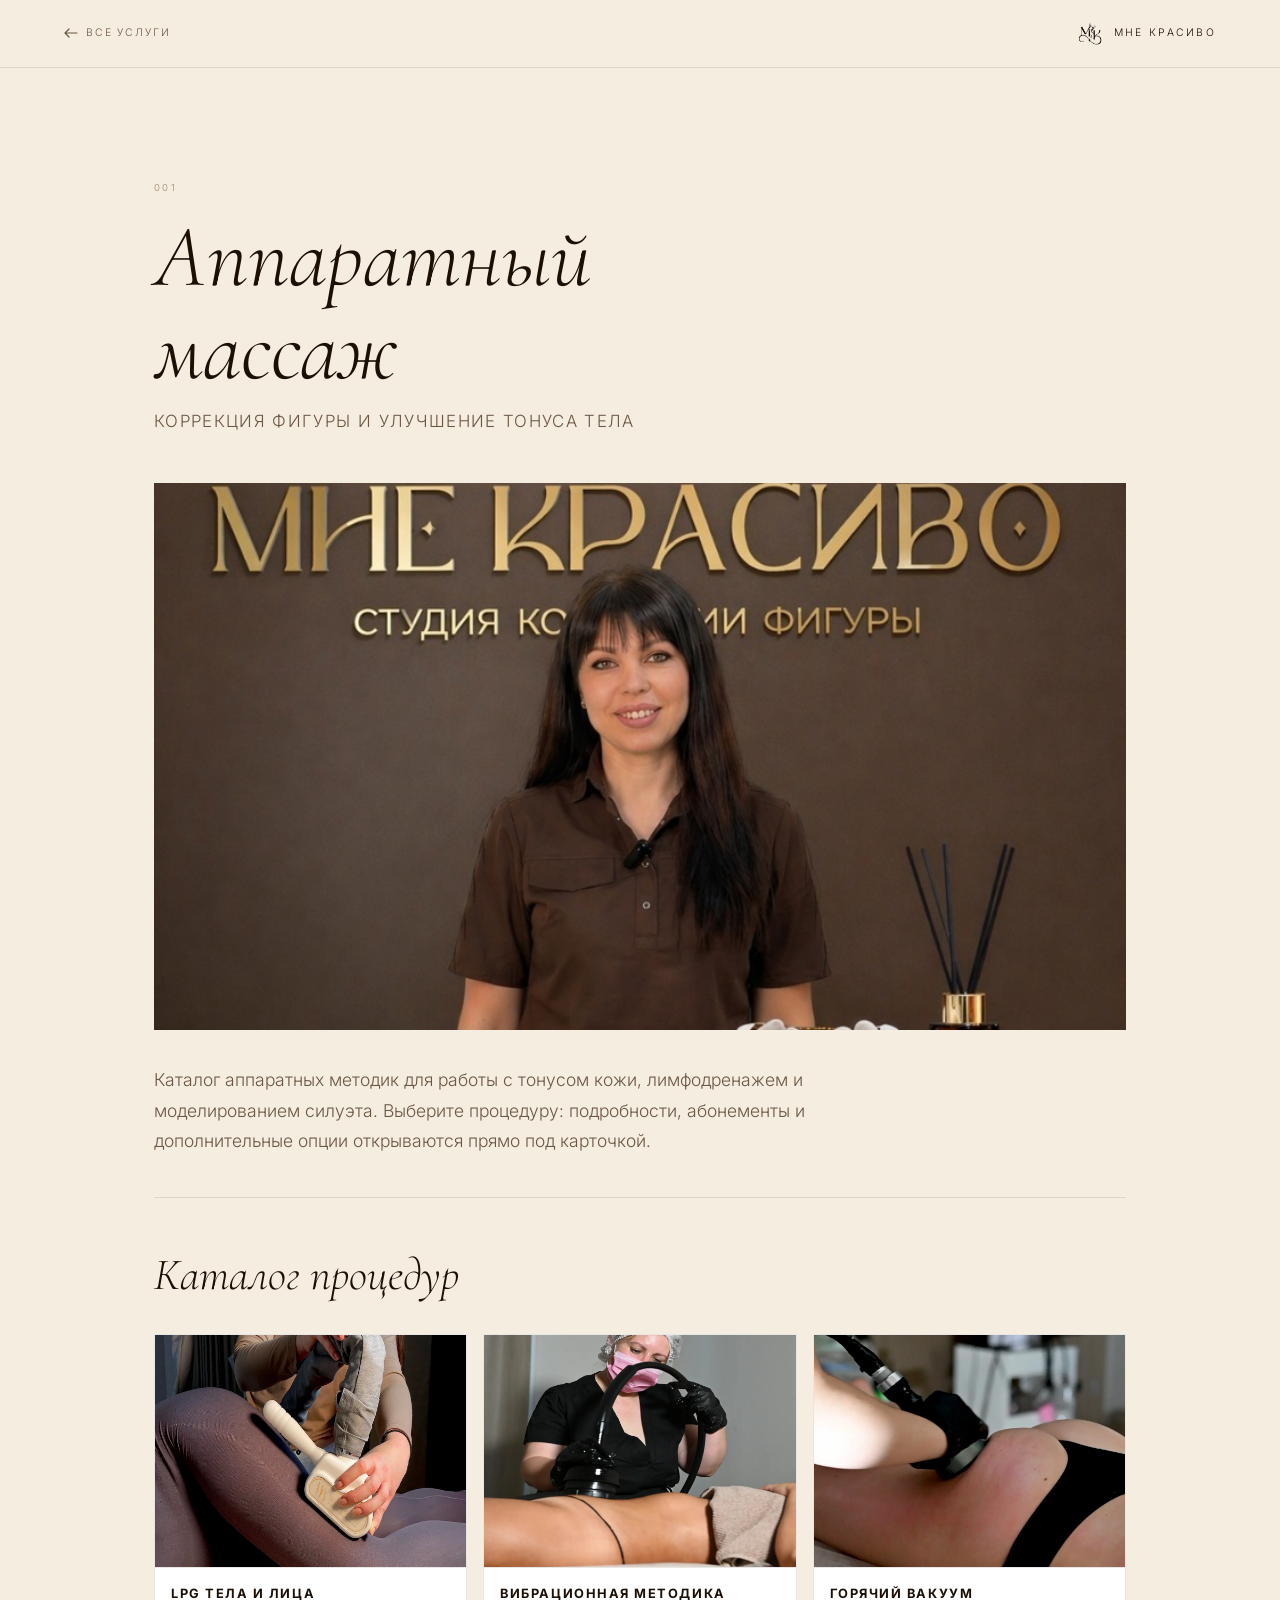
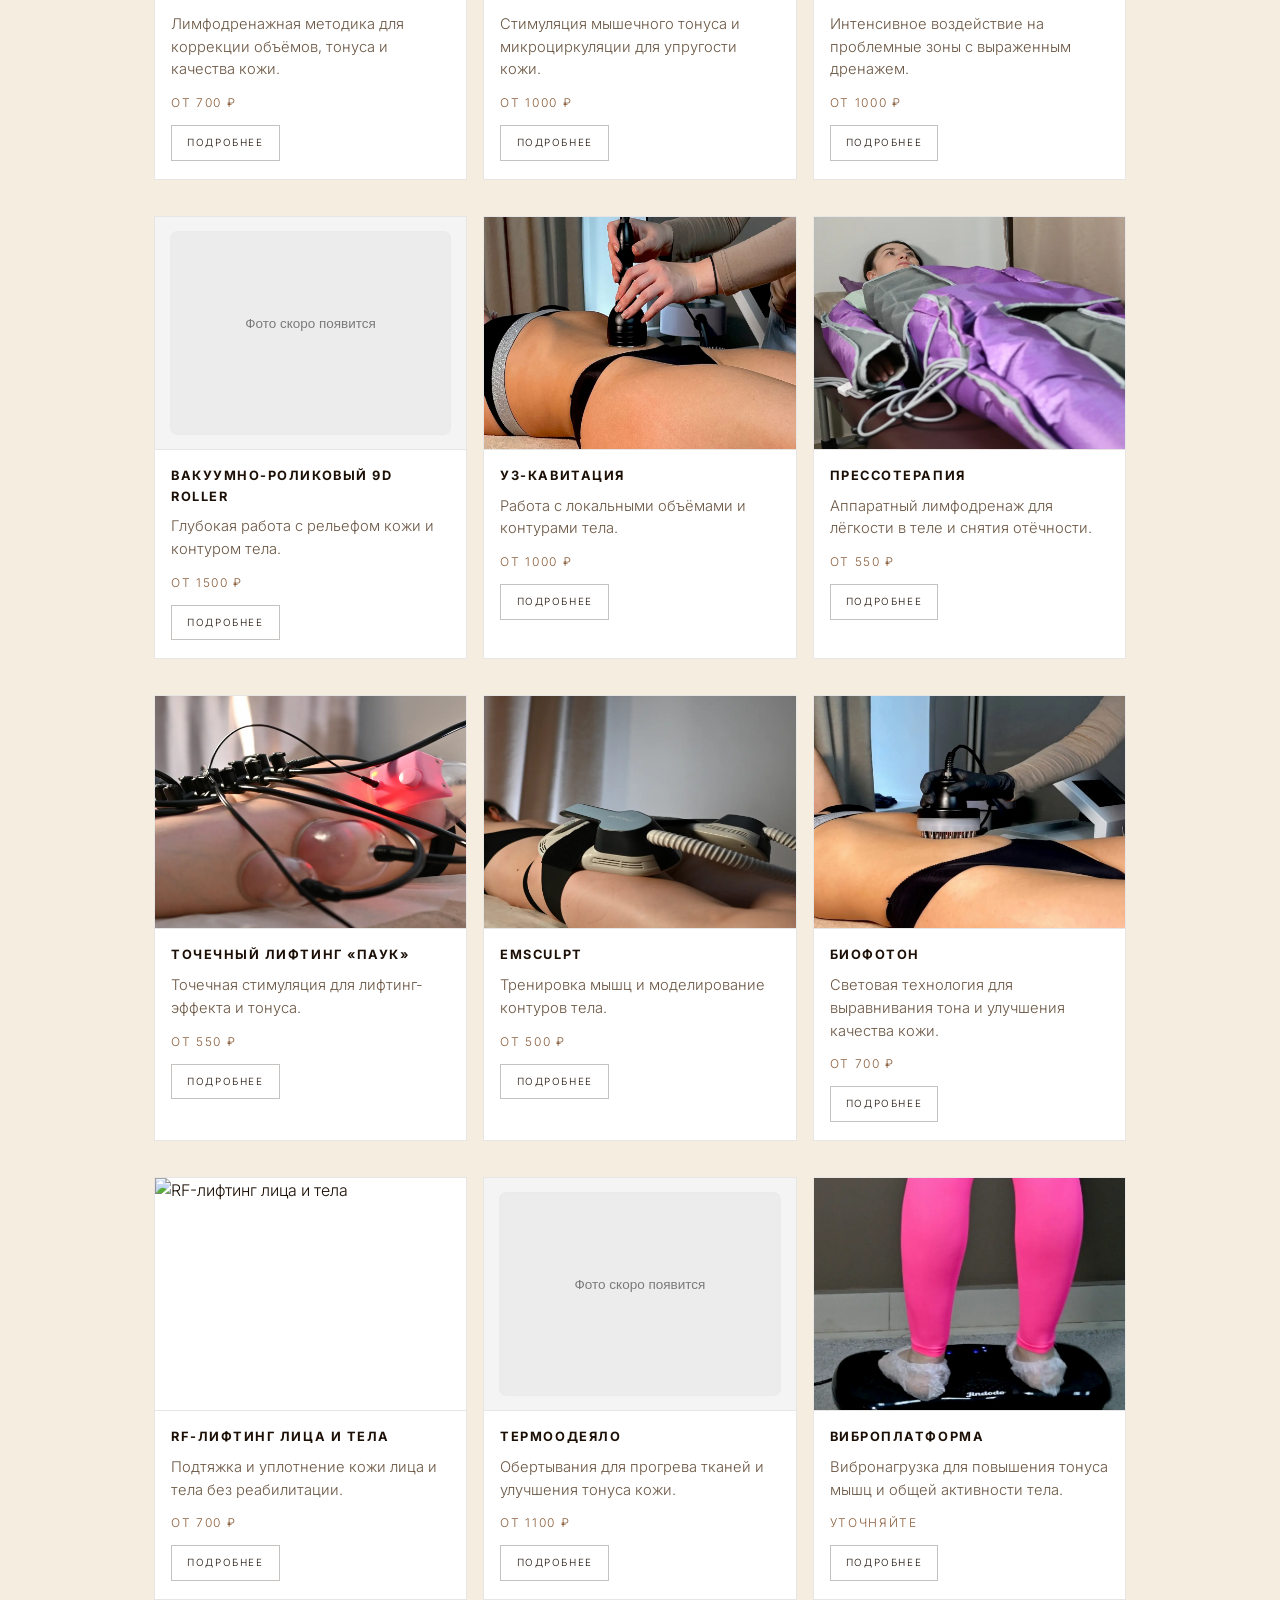
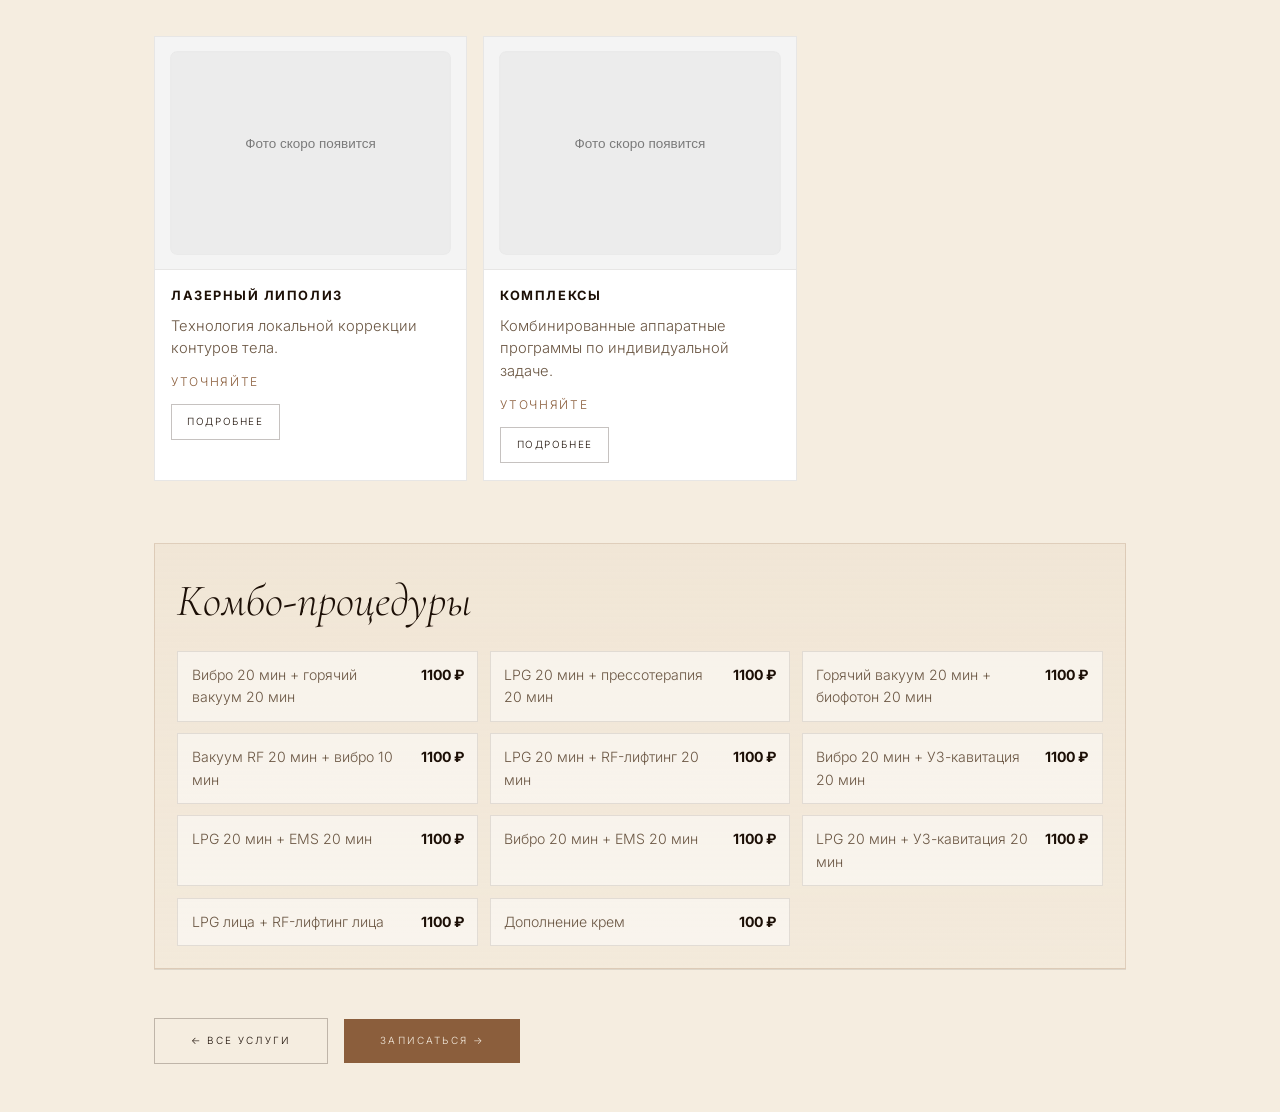
==== commit 91f7edba: "Replace RF lifting binary copy with symlink" ====
--- a/service-1.html
+++ b/service-1.html
@@ -63,29 +63,33 @@
   <section class="sp-section">
     <h2 class="sp-section-title">Каталог процедур</h2>
     <div class="service-grid">
-      <article class="service-item"><img class="service-image" src="images/services-apparat-lpg.webp" alt="LPG тела"><div class="service-preview"><h3>LPG тела</h3><p>Лимфодренажная техника для коррекции объёмов и качества кожи.</p><span class="price-from">От 1000 ₽</span><button class="toggle" type="button">Подробнее</button></div><div class="service-details"><p class="details-lead">Мягкая аппаратная проработка тела с акцентом на дренаж и силуэт.</p><ul class="details-list"><li class="details-row"><span>35 мин</span><strong>1000 ₽</strong></li><li class="details-row"><span>45 мин</span><strong>1200 ₽</strong></li><li class="details-row"><span>5 процедур 35 мин</span><strong>4500 ₽</strong></li><li class="details-row"><span>5 процедур 45 мин</span><strong>5000 ₽</strong></li><li class="details-row"><span>10 процедур 35 мин</span><strong>8500 ₽</strong></li><li class="details-row"><span>10 процедур 45 мин</span><strong>9500 ₽</strong></li></ul><a class="book-btn" href="https://wa.me/79279782022" target="_blank">Записаться</a></div></article>
+      <article class="service-item"><img class="service-image" src="/images/services-apparat-lpg.webp" alt="LPG тела и лица"><div class="service-preview"><h3>LPG тела и лица</h3><p>Лимфодренажная методика для коррекции объёмов, тонуса и качества кожи.</p><span class="price-from">От 700 ₽</span><button class="toggle" type="button">Подробнее</button></div><div class="service-details"><p class="details-lead">Процедуры для тела и лица с акцентом на дренаж, лифтинг и улучшение микроциркуляции.</p><ul class="details-list"><li class="details-row"><span>Тело 35 мин</span><strong>1000 ₽</strong></li><li class="details-row"><span>Тело 45 мин</span><strong>1200 ₽</strong></li><li class="details-row"><span>Лицо 20 мин</span><strong>700 ₽</strong></li><li class="details-row"><span>Курс 5 процедур</span><strong>от 3250 ₽</strong></li><li class="details-row"><span>Курс 10 процедур</span><strong>от 6000 ₽</strong></li></ul><a class="book-btn" href="https://wa.me/79279782022" target="_blank">Записаться</a></div></article>
 
-      <article class="service-item"><img class="service-image" src="images/services-apparat-lpg.webp" alt="LPG лица"><div class="service-preview"><h3>LPG лица</h3><p>Деликатная методика для подтяжки контура и свежего тона лица.</p><span class="price-from">От 700 ₽</span><button class="toggle" type="button">Подробнее</button></div><div class="service-details"><p class="details-lead">Курс для лифтинг-эффекта и улучшения микроциркуляции.</p><ul class="details-list"><li class="details-row"><span>20 мин</span><strong>700 ₽</strong></li><li class="details-row"><span>5 процедур</span><strong>3250 ₽</strong></li><li class="details-row"><span>10 процедур</span><strong>6000 ₽</strong></li></ul><a class="book-btn" href="https://wa.me/79279782022" target="_blank">Записаться</a></div></article>
+      <article class="service-item"><img class="service-image" src="/images/services-apparat-vibration.webp" alt="Вибрационная методика"><div class="service-preview"><h3>Вибрационная методика</h3><p>Стимуляция мышечного тонуса и микроциркуляции для упругости кожи.</p><span class="price-from">От 1000 ₽</span><button class="toggle" type="button">Подробнее</button></div><div class="service-details"><p class="details-lead">Подходит для комбинированных программ по телу.</p><ul class="details-list"><li class="details-row"><span>30 мин</span><strong>1000 ₽</strong></li><li class="details-row"><span>40 мин</span><strong>1200 ₽</strong></li><li class="details-row"><span>5 процедур 30 мин</span><strong>4500 ₽</strong></li><li class="details-row"><span>5 процедур 40 мин</span><strong>5000 ₽</strong></li><li class="details-row"><span>10 процедур 30 мин</span><strong>8500 ₽</strong></li><li class="details-row"><span>10 процедур 40 мин</span><strong>9500 ₽</strong></li></ul><p class="details-note">Доп. крем — 100 ₽.</p><a class="book-btn" href="https://wa.me/79279782022" target="_blank">Записаться</a></div></article>
 
-      <article class="service-item"><img class="service-image" src="images/services-apparat-hot-vacuum.webp" alt="Горячий вакуум"><div class="service-preview"><h3>Горячий вакуум</h3><p>Интенсивное воздействие на проблемные зоны с выраженным дренажем.</p><span class="price-from">От 1000 ₽</span><button class="toggle" type="button">Подробнее</button></div><div class="service-details"><p class="details-lead">Подходит для работы с локальными зонами и тонусом тканей.</p><ul class="details-list"><li class="details-row"><span>30 мин</span><strong>1000 ₽</strong></li><li class="details-row"><span>40 мин</span><strong>1200 ₽</strong></li><li class="details-row"><span>5 процедур 30 мин</span><strong>4750 ₽</strong></li><li class="details-row"><span>5 процедур 40 мин</span><strong>5500 ₽</strong></li><li class="details-row"><span>10 процедур 30 мин</span><strong>9000 ₽</strong></li><li class="details-row"><span>10 процедур 40 мин</span><strong>10000 ₽</strong></li></ul><a class="book-btn" href="https://wa.me/79279782022" target="_blank">Записаться</a></div></article>
+      <article class="service-item"><img class="service-image" src="/images/services-apparat-hot-vacuum.webp" alt="Горячий вакуум"><div class="service-preview"><h3>Горячий вакуум</h3><p>Интенсивное воздействие на проблемные зоны с выраженным дренажем.</p><span class="price-from">От 1000 ₽</span><button class="toggle" type="button">Подробнее</button></div><div class="service-details"><p class="details-lead">Подходит для работы с локальными зонами и тонусом тканей.</p><ul class="details-list"><li class="details-row"><span>30 мин</span><strong>1000 ₽</strong></li><li class="details-row"><span>40 мин</span><strong>1200 ₽</strong></li><li class="details-row"><span>5 процедур 30 мин</span><strong>4750 ₽</strong></li><li class="details-row"><span>5 процедур 40 мин</span><strong>5500 ₽</strong></li><li class="details-row"><span>10 процедур 30 мин</span><strong>9000 ₽</strong></li><li class="details-row"><span>10 процедур 40 мин</span><strong>10000 ₽</strong></li></ul><a class="book-btn" href="https://wa.me/79279782022" target="_blank">Записаться</a></div></article>
 
-      <article class="service-item"><img class="service-image" src="images/services-apparat-vibration.webp" alt="Вибрационная методика"><div class="service-preview"><h3>Вибрационная методика</h3><p>Стимуляция мышечного тонуса и микроциркуляции для упругости кожи.</p><span class="price-from">От 1000 ₽</span><button class="toggle" type="button">Подробнее</button></div><div class="service-details"><p class="details-lead">Подходит для комбинированных программ по телу.</p><ul class="details-list"><li class="details-row"><span>30 мин</span><strong>1000 ₽</strong></li><li class="details-row"><span>40 мин</span><strong>1200 ₽</strong></li><li class="details-row"><span>5 процедур 30 мин</span><strong>4500 ₽</strong></li><li class="details-row"><span>5 процедур 40 мин</span><strong>5000 ₽</strong></li><li class="details-row"><span>10 процедур 30 мин</span><strong>8500 ₽</strong></li><li class="details-row"><span>10 процедур 40 мин</span><strong>9500 ₽</strong></li></ul><p class="details-note">Доп. крем — 100 ₽.</p><a class="book-btn" href="https://wa.me/79279782022" target="_blank">Записаться</a></div></article>
+      <article class="service-item"><img class="service-image" src="/images/services-apparat-placeholder.svg" alt="Вакуумно-роликовый 9D Roller"><div class="service-preview"><h3>Вакуумно-роликовый 9D Roller</h3><p>Глубокая работа с рельефом кожи и контуром тела.</p><span class="price-from">От 1500 ₽</span><button class="toggle" type="button">Подробнее</button></div><div class="service-details"><p class="details-lead">Интенсивная процедура для выраженного моделирования силуэта.</p><ul class="details-list"><li class="details-row"><span>45 мин</span><strong>1500 ₽</strong></li><li class="details-row"><span>5 процедур</span><strong>6500 ₽</strong></li><li class="details-row"><span>10 процедур</span><strong>12000 ₽</strong></li></ul><p class="details-note">Горячий крем — 100 ₽.</p><a class="book-btn" href="https://wa.me/79279782022" target="_blank">Записаться</a></div></article>
 
-      <article class="service-item"><img class="service-image" src="images/services-apparat-vibroplatform.webp" alt="Вакуумно-роликовый 9D Roller"><div class="service-preview"><h3>Вакуумно-роликовый 9D Roller</h3><p>Глубокая работа с рельефом кожи и контуром тела.</p><span class="price-from">От 1500 ₽</span><button class="toggle" type="button">Подробнее</button></div><div class="service-details"><p class="details-lead">Интенсивная процедура для выраженного моделирования силуэта.</p><ul class="details-list"><li class="details-row"><span>45 мин</span><strong>1500 ₽</strong></li><li class="details-row"><span>5 процедур</span><strong>6500 ₽</strong></li><li class="details-row"><span>10 процедур</span><strong>12000 ₽</strong></li></ul><p class="details-note">Горячий крем — 100 ₽.</p><a class="book-btn" href="https://wa.me/79279782022" target="_blank">Записаться</a></div></article>
+      <article class="service-item"><img class="service-image" src="/images/services-apparat-cavitation.webp" alt="УЗ-кавитация"><div class="service-preview"><h3>УЗ-кавитация</h3><p>Работа с локальными объёмами и контурами тела.</p><span class="price-from">От 1000 ₽</span><button class="toggle" type="button">Подробнее</button></div><div class="service-details"><p class="details-lead">Методика ультразвукового воздействия на проблемные зоны.</p><ul class="details-list"><li class="details-row"><span>20 мин</span><strong>1000 ₽</strong></li><li class="details-row"><span>40 мин</span><strong>1500 ₽</strong></li></ul><a class="book-btn" href="https://wa.me/79279782022" target="_blank">Записаться</a></div></article>
 
-      <article class="service-item"><img class="service-image" src="images/services-apparat-pressotherapy.webp" alt="Прессотерапия"><div class="service-preview"><h3>Прессотерапия</h3><p>Аппаратный лимфодренаж для лёгкости в теле и снятия отёчности.</p><span class="price-from">От 550 ₽</span><button class="toggle" type="button">Подробнее</button></div><div class="service-details"><p class="details-lead">Комфортная процедура для восстановления и дренажа.</p><ul class="details-list"><li class="details-row"><span>20 мин</span><strong>550 ₽</strong></li><li class="details-row"><span>5 процедур</span><strong>2500 ₽</strong></li><li class="details-row"><span>10 процедур</span><strong>4500 ₽</strong></li></ul><a class="book-btn" href="https://wa.me/79279782022" target="_blank">Записаться</a></div></article>
+      <article class="service-item"><img class="service-image" src="/images/services-apparat-pressotherapy.webp" alt="Прессотерапия"><div class="service-preview"><h3>Прессотерапия</h3><p>Аппаратный лимфодренаж для лёгкости в теле и снятия отёчности.</p><span class="price-from">От 550 ₽</span><button class="toggle" type="button">Подробнее</button></div><div class="service-details"><p class="details-lead">Комфортная процедура для восстановления и дренажа.</p><ul class="details-list"><li class="details-row"><span>20 мин</span><strong>550 ₽</strong></li><li class="details-row"><span>5 процедур</span><strong>2500 ₽</strong></li><li class="details-row"><span>10 процедур</span><strong>4500 ₽</strong></li></ul><a class="book-btn" href="https://wa.me/79279782022" target="_blank">Записаться</a></div></article>
 
-      <article class="service-item"><img class="service-image" src="images/services-apparat-spider-main.webp" alt="Термоодеяло"><div class="service-preview"><h3>Термоодеяло</h3><p>Обертывания для прогрева тканей и улучшения тонуса кожи.</p><span class="price-from">От 1100 ₽</span><button class="toggle" type="button">Подробнее</button></div><div class="service-details"><p class="details-lead">Формат термо-ухода под индивидуальную задачу.</p><ul class="details-list"><li class="details-row"><span>Крио-обёртывание</span><strong>1100 ₽</strong></li><li class="details-row"><span>Шоколадное обёртывание</span><strong>1100 ₽</strong></li><li class="details-row"><span>Холодное обёртывание</span><strong>1100 ₽</strong></li></ul><a class="book-btn" href="https://wa.me/79279782022" target="_blank">Записаться</a></div></article>
+      <article class="service-item"><img class="service-image" src="/images/services-apparat-spider-main.webp" alt="Точечный лифтинг «Паук»"><div class="service-preview"><h3>Точечный лифтинг «Паук»</h3><p>Точечная стимуляция для лифтинг-эффекта и тонуса.</p><span class="price-from">От 550 ₽</span><button class="toggle" type="button">Подробнее</button></div><div class="service-details"><p class="details-lead">Процедура для зон, где важна деликатная подтяжка.</p><ul class="details-list"><li class="details-row"><span>20 мин</span><strong>550 ₽</strong></li><li class="details-row"><span>5 процедур</span><strong>2500 ₽</strong></li><li class="details-row"><span>10 процедур</span><strong>4500 ₽</strong></li></ul><a class="book-btn" href="https://wa.me/79279782022" target="_blank">Записаться</a></div></article>
 
-      <article class="service-item"><img class="service-image" src="images/services-apparat-spider-lifting.webp" alt="Точечный лифтинг Паук"><div class="service-preview"><h3>Точечный лифтинг «Паук»</h3><p>Точечная стимуляция для лифтинг-эффекта и тонуса.</p><span class="price-from">От 550 ₽</span><button class="toggle" type="button">Подробнее</button></div><div class="service-details"><p class="details-lead">Процедура для зон, где важна деликатная подтяжка.</p><ul class="details-list"><li class="details-row"><span>20 мин</span><strong>550 ₽</strong></li><li class="details-row"><span>5 процедур</span><strong>2500 ₽</strong></li><li class="details-row"><span>10 процедур</span><strong>4500 ₽</strong></li></ul><a class="book-btn" href="https://wa.me/79279782022" target="_blank">Записаться</a></div></article>
+      <article class="service-item"><img class="service-image" src="/images/services-apparat-emsculpt.webp" alt="EMSCULPT"><div class="service-preview"><h3>EMSCULPT</h3><p>Тренировка мышц и моделирование контуров тела.</p><span class="price-from">От 500 ₽</span><button class="toggle" type="button">Подробнее</button></div><div class="service-details"><p class="details-lead">Процедура для укрепления мышц и повышения тонуса.</p><ul class="details-list"><li class="details-row"><span>Пробная процедура 20 мин</span><strong>500 ₽</strong></li><li class="details-row"><span>Разовая процедура 30 мин</span><strong>800 ₽</strong></li><li class="details-row"><span>5 процедур</span><strong>3000 ₽</strong></li><li class="details-row"><span>10 процедур</span><strong>5500 ₽</strong></li></ul><a class="book-btn" href="https://wa.me/79279782022" target="_blank">Записаться</a></div></article>
 
-      <article class="service-item"><img class="service-image" src="images/services-apparat-rf-lifting-2.webp" alt="RF лифтинг"><div class="service-preview"><h3>RF-лифтинг</h3><p>Подтяжка и уплотнение кожи лица и тела без реабилитации.</p><span class="price-from">От 700 ₽</span><button class="toggle" type="button">Подробнее</button></div><div class="service-details"><p class="details-lead">Тепловая методика для плотности кожи и мягкого лифтинга.</p><ul class="details-list"><li class="details-row"><span>Лицо</span><strong>700 ₽</strong></li><li class="details-row"><span>Лицо + увлажняющий комплекс</span><strong>900 ₽</strong></li><li class="details-row"><span>Тело, 1 зона</span><strong>900 ₽</strong></li></ul><a class="book-btn" href="https://wa.me/79279782022" target="_blank">Записаться</a></div></article>
+      <article class="service-item"><img class="service-image" src="/images/services-apparat-biophoton.webp" alt="Биофотон"><div class="service-preview"><h3>Биофотон</h3><p>Световая технология для выравнивания тона и улучшения качества кожи.</p><span class="price-from">От 700 ₽</span><button class="toggle" type="button">Подробнее</button></div><div class="service-details"><p class="details-lead">Деликатная процедура для восстановления и сияния кожи.</p><ul class="details-list"><li class="details-row"><span>25 мин</span><strong>700 ₽</strong></li></ul><a class="book-btn" href="https://wa.me/79279782022" target="_blank">Записаться</a></div></article>
 
-      <article class="service-item"><img class="service-image" src="images/services-apparat-emsculpt.webp" alt="EMSculpt"><div class="service-preview"><h3>EMSculpt</h3><p>Тренировка мышц и моделирование контуров тела.</p><span class="price-from">От 500 ₽</span><button class="toggle" type="button">Подробнее</button></div><div class="service-details"><p class="details-lead">Процедура для укрепления мышц и повышения тонуса.</p><ul class="details-list"><li class="details-row"><span>Пробная процедура 20 мин</span><strong>500 ₽</strong></li><li class="details-row"><span>Разовая процедура 30 мин</span><strong>800 ₽</strong></li><li class="details-row"><span>5 процедур</span><strong>3000 ₽</strong></li><li class="details-row"><span>10 процедур</span><strong>5500 ₽</strong></li></ul><a class="book-btn" href="https://wa.me/79279782022" target="_blank">Записаться</a></div></article>
+      <article class="service-item"><img class="service-image" src="/images/services-apparat-rf-lifting.webp" alt="RF-лифтинг лица и тела"><div class="service-preview"><h3>RF-лифтинг лица и тела</h3><p>Подтяжка и уплотнение кожи лица и тела без реабилитации.</p><span class="price-from">От 700 ₽</span><button class="toggle" type="button">Подробнее</button></div><div class="service-details"><p class="details-lead">Тепловая методика для плотности кожи и мягкого лифтинга.</p><ul class="details-list"><li class="details-row"><span>Лицо</span><strong>700 ₽</strong></li><li class="details-row"><span>Лицо + увлажняющий комплекс</span><strong>900 ₽</strong></li><li class="details-row"><span>Тело, 1 зона</span><strong>900 ₽</strong></li></ul><a class="book-btn" href="https://wa.me/79279782022" target="_blank">Записаться</a></div></article>
 
-      <article class="service-item"><img class="service-image" src="images/services-apparat-biophoton.webp" alt="Биофотон"><div class="service-preview"><h3>Биофотон</h3><p>Световая технология для выравнивания тона и улучшения качества кожи.</p><span class="price-from">От 700 ₽</span><button class="toggle" type="button">Подробнее</button></div><div class="service-details"><p class="details-lead">Деликатная процедура для восстановления и сияния кожи.</p><ul class="details-list"><li class="details-row"><span>25 мин</span><strong>700 ₽</strong></li></ul><a class="book-btn" href="https://wa.me/79279782022" target="_blank">Записаться</a></div></article>
+      <article class="service-item"><img class="service-image" src="/images/services-apparat-placeholder.svg" alt="Термоодеяло"><div class="service-preview"><h3>Термоодеяло</h3><p>Обертывания для прогрева тканей и улучшения тонуса кожи.</p><span class="price-from">От 1100 ₽</span><button class="toggle" type="button">Подробнее</button></div><div class="service-details"><p class="details-lead">Формат термо-ухода под индивидуальную задачу.</p><ul class="details-list"><li class="details-row"><span>Крио-обёртывание</span><strong>1100 ₽</strong></li><li class="details-row"><span>Шоколадное обёртывание</span><strong>1100 ₽</strong></li><li class="details-row"><span>Холодное обёртывание</span><strong>1100 ₽</strong></li></ul><a class="book-btn" href="https://wa.me/79279782022" target="_blank">Записаться</a></div></article>
 
-      <article class="service-item"><img class="service-image" src="images/services-apparat-cavitation.webp" alt="УЗ-кавитация"><div class="service-preview"><h3>УЗ-кавитация</h3><p>Работа с локальными объёмами и контурами тела.</p><span class="price-from">От 1000 ₽</span><button class="toggle" type="button">Подробнее</button></div><div class="service-details"><p class="details-lead">Методика ультразвукового воздействия на проблемные зоны.</p><ul class="details-list"><li class="details-row"><span>20 мин</span><strong>1000 ₽</strong></li><li class="details-row"><span>40 мин</span><strong>1500 ₽</strong></li></ul><a class="book-btn" href="https://wa.me/79279782022" target="_blank">Записаться</a></div></article>
+      <article class="service-item"><img class="service-image" src="/images/services-apparat-vibroplatform.webp" alt="Виброплатформа"><div class="service-preview"><h3>Виброплатформа</h3><p>Вибронагрузка для повышения тонуса мышц и общей активности тела.</p><span class="price-from">Уточняйте</span><button class="toggle" type="button">Подробнее</button></div><div class="service-details"><p class="details-lead">Процедура представлена в каталоге, условия проведения уточняйте при записи.</p><a class="book-btn" href="https://wa.me/79279782022" target="_blank">Записаться</a></div></article>
+
+      <article class="service-item"><img class="service-image" src="/images/services-apparat-placeholder.svg" alt="Лазерный липолиз"><div class="service-preview"><h3>Лазерный липолиз</h3><p>Технология локальной коррекции контуров тела.</p><span class="price-from">Уточняйте</span><button class="toggle" type="button">Подробнее</button></div><div class="service-details"><p class="details-lead">Услуга доступна в каталоге, формат и длительность подбираются индивидуально.</p><a class="book-btn" href="https://wa.me/79279782022" target="_blank">Записаться</a></div></article>
+
+      <article class="service-item"><img class="service-image" src="/images/services-apparat-placeholder.svg" alt="Комплексы"><div class="service-preview"><h3>Комплексы</h3><p>Комбинированные аппаратные программы по индивидуальной задаче.</p><span class="price-from">Уточняйте</span><button class="toggle" type="button">Подробнее</button></div><div class="service-details"><p class="details-lead">Подбор сочетаний процедур с учетом целей и состояния тканей.</p><a class="book-btn" href="https://wa.me/79279782022" target="_blank">Записаться</a></div></article>
     </div>
   </section>
 
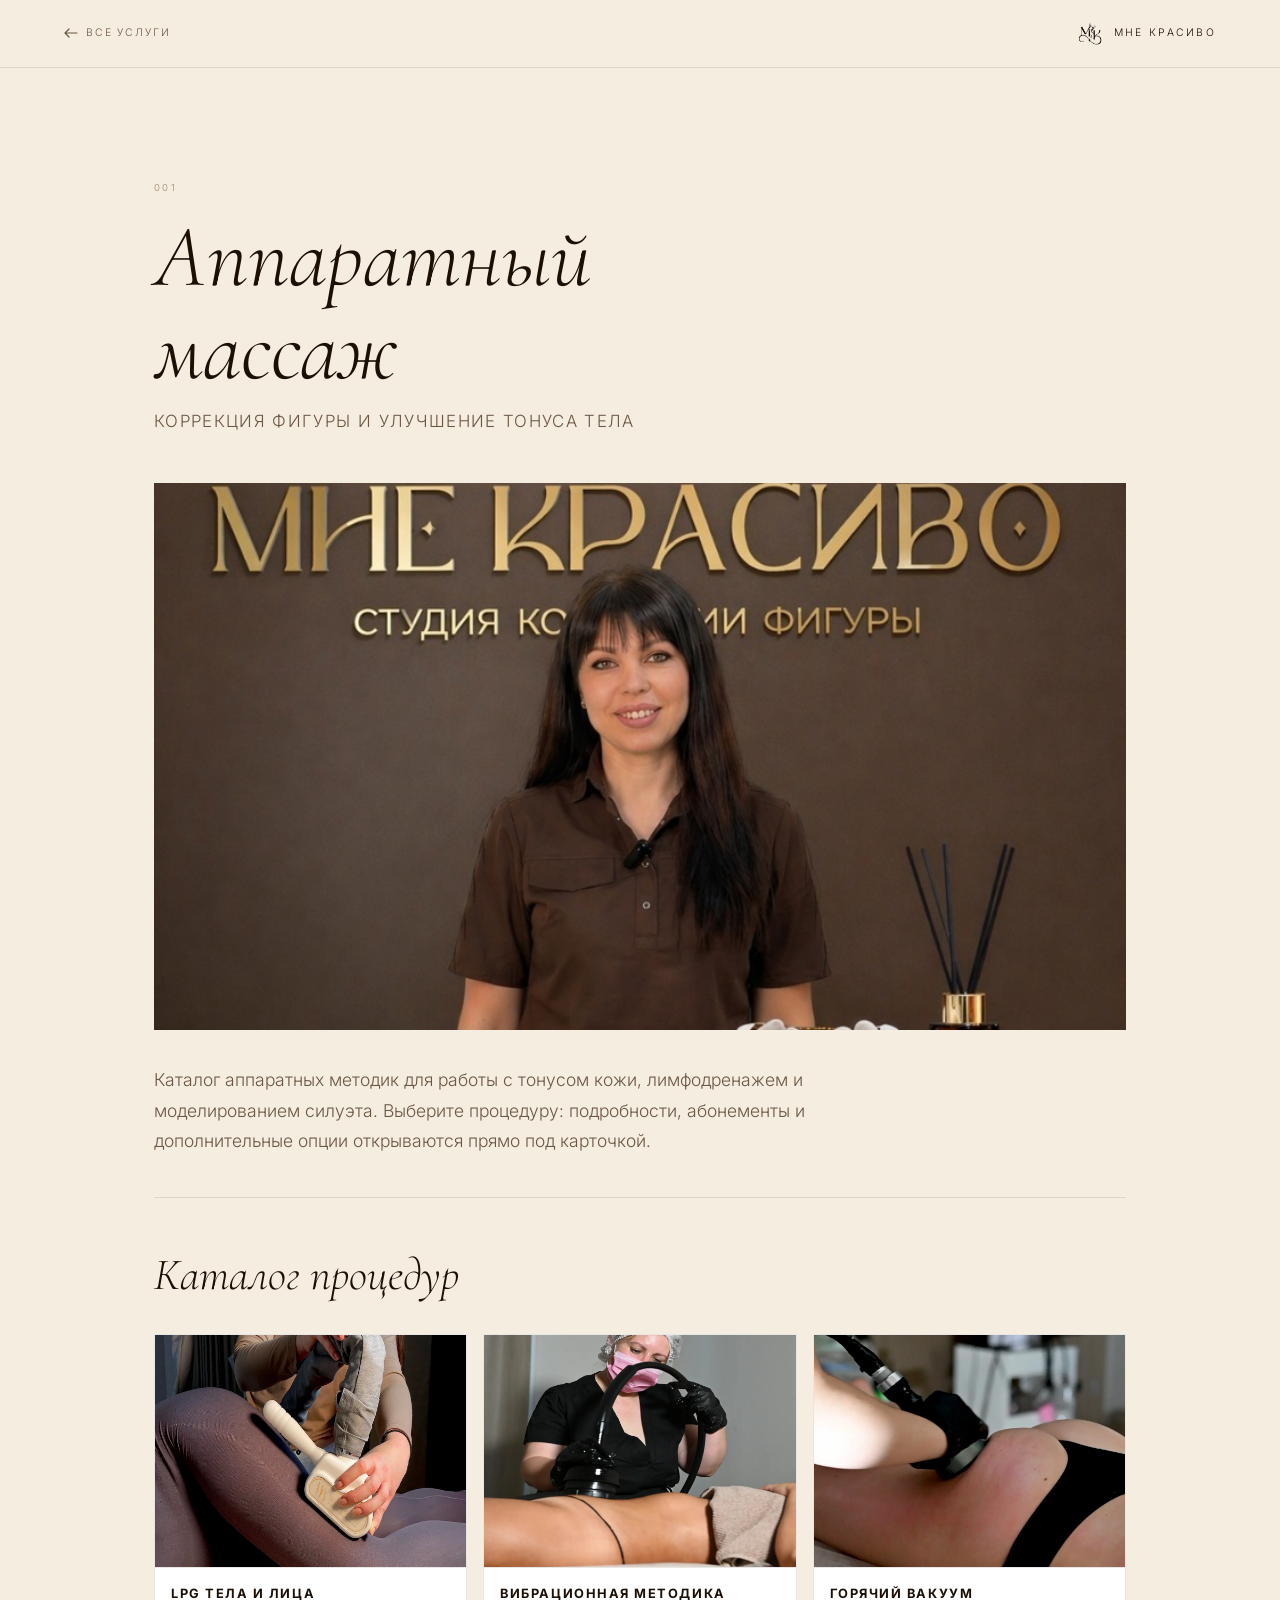
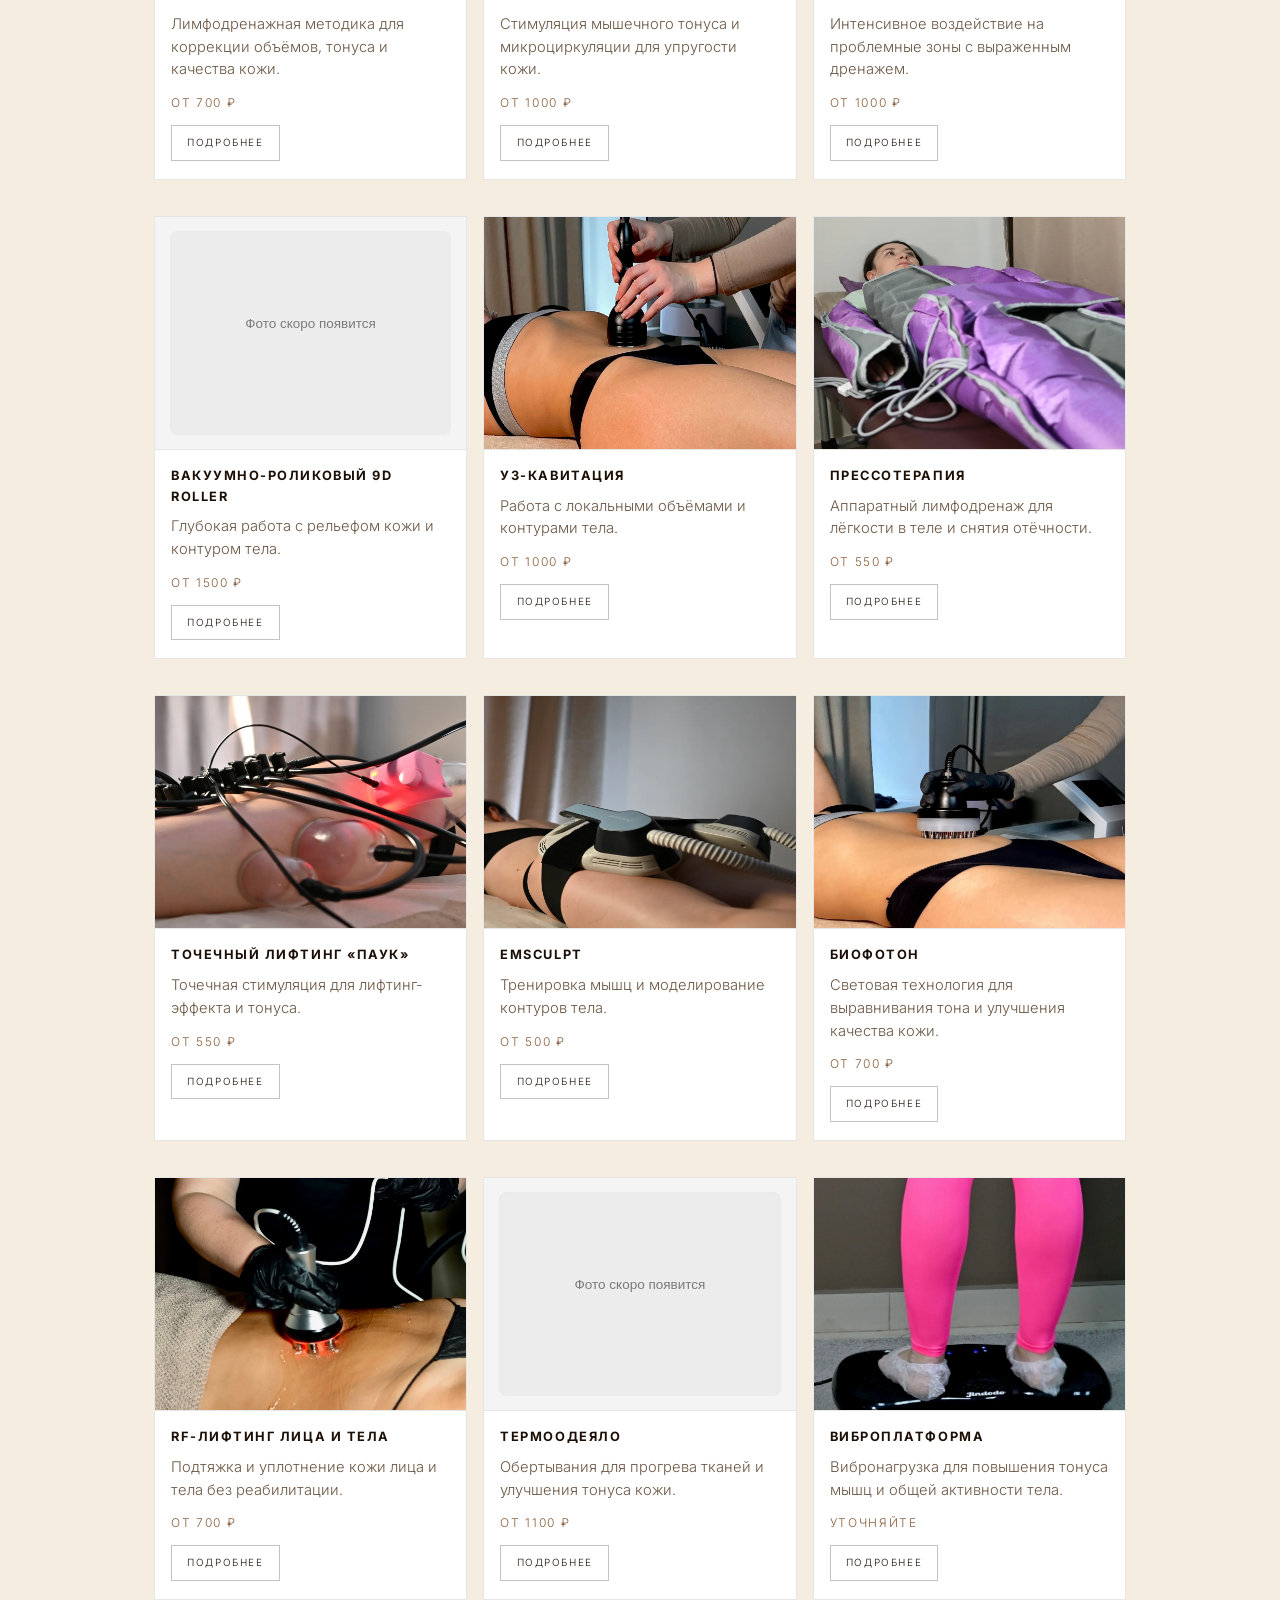
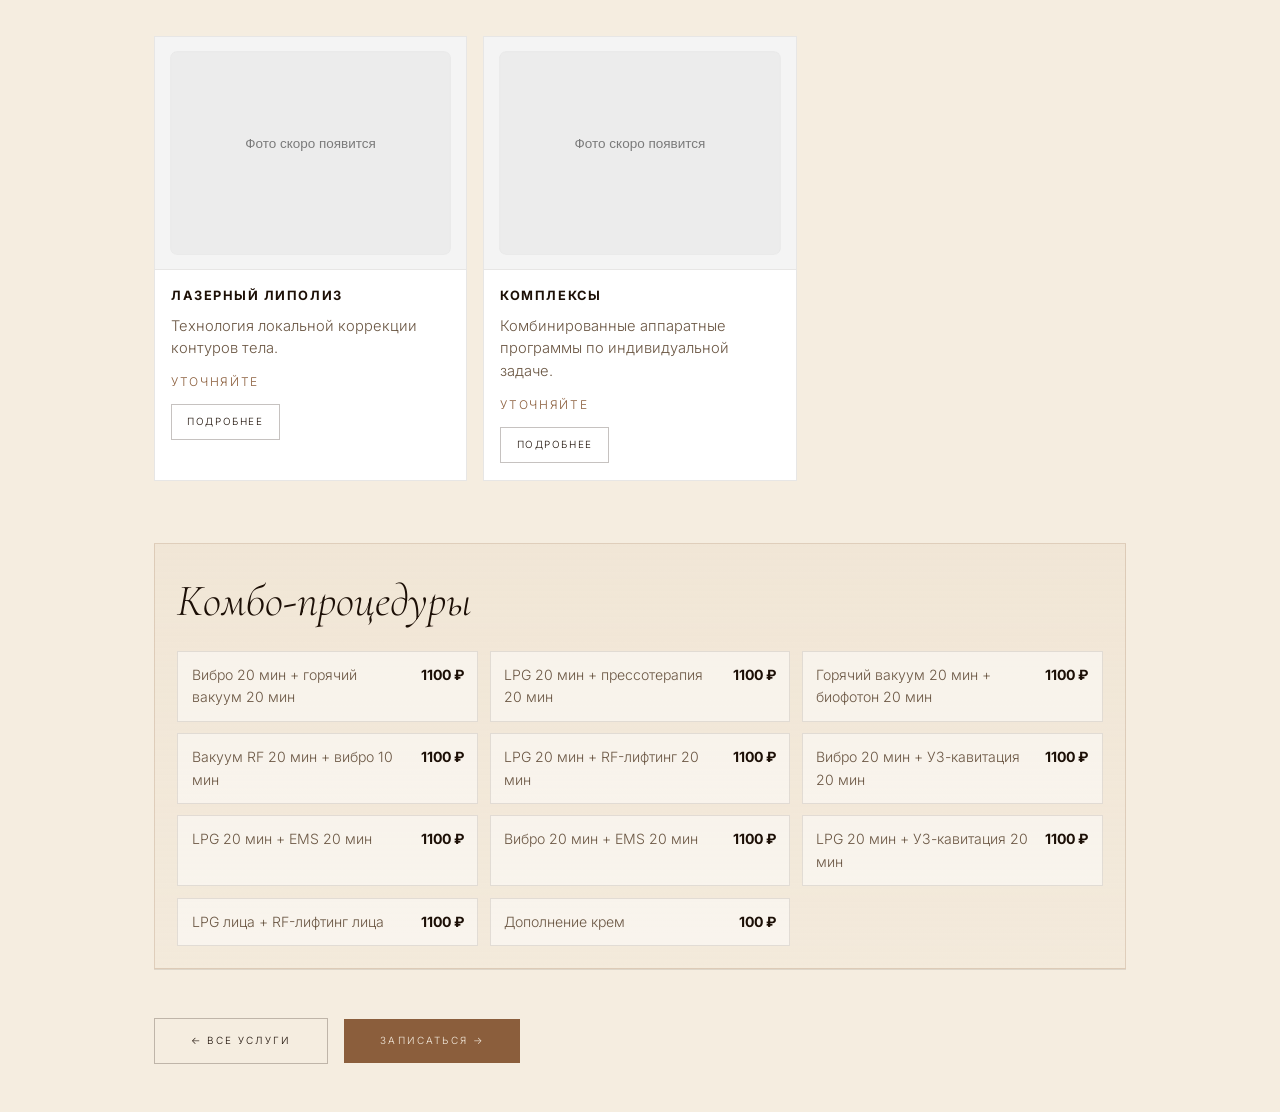
==== commit be46026a: "Fix service-1 image paths for GitHub Pages" ====
--- a/service-1.html
+++ b/service-1.html
@@ -63,33 +63,33 @@
   <section class="sp-section">
     <h2 class="sp-section-title">Каталог процедур</h2>
     <div class="service-grid">
-      <article class="service-item"><img class="service-image" src="/images/services-apparat-lpg.webp" alt="LPG тела и лица"><div class="service-preview"><h3>LPG тела и лица</h3><p>Лимфодренажная методика для коррекции объёмов, тонуса и качества кожи.</p><span class="price-from">От 700 ₽</span><button class="toggle" type="button">Подробнее</button></div><div class="service-details"><p class="details-lead">Процедуры для тела и лица с акцентом на дренаж, лифтинг и улучшение микроциркуляции.</p><ul class="details-list"><li class="details-row"><span>Тело 35 мин</span><strong>1000 ₽</strong></li><li class="details-row"><span>Тело 45 мин</span><strong>1200 ₽</strong></li><li class="details-row"><span>Лицо 20 мин</span><strong>700 ₽</strong></li><li class="details-row"><span>Курс 5 процедур</span><strong>от 3250 ₽</strong></li><li class="details-row"><span>Курс 10 процедур</span><strong>от 6000 ₽</strong></li></ul><a class="book-btn" href="https://wa.me/79279782022" target="_blank">Записаться</a></div></article>
+      <article class="service-item"><img class="service-image" src="images/services-apparat-lpg.webp" alt="LPG тела и лица"><div class="service-preview"><h3>LPG тела и лица</h3><p>Лимфодренажная методика для коррекции объёмов, тонуса и качества кожи.</p><span class="price-from">От 700 ₽</span><button class="toggle" type="button">Подробнее</button></div><div class="service-details"><p class="details-lead">Процедуры для тела и лица с акцентом на дренаж, лифтинг и улучшение микроциркуляции.</p><ul class="details-list"><li class="details-row"><span>Тело 35 мин</span><strong>1000 ₽</strong></li><li class="details-row"><span>Тело 45 мин</span><strong>1200 ₽</strong></li><li class="details-row"><span>Лицо 20 мин</span><strong>700 ₽</strong></li><li class="details-row"><span>Курс 5 процедур</span><strong>от 3250 ₽</strong></li><li class="details-row"><span>Курс 10 процедур</span><strong>от 6000 ₽</strong></li></ul><a class="book-btn" href="https://wa.me/79279782022" target="_blank">Записаться</a></div></article>
 
-      <article class="service-item"><img class="service-image" src="/images/services-apparat-vibration.webp" alt="Вибрационная методика"><div class="service-preview"><h3>Вибрационная методика</h3><p>Стимуляция мышечного тонуса и микроциркуляции для упругости кожи.</p><span class="price-from">От 1000 ₽</span><button class="toggle" type="button">Подробнее</button></div><div class="service-details"><p class="details-lead">Подходит для комбинированных программ по телу.</p><ul class="details-list"><li class="details-row"><span>30 мин</span><strong>1000 ₽</strong></li><li class="details-row"><span>40 мин</span><strong>1200 ₽</strong></li><li class="details-row"><span>5 процедур 30 мин</span><strong>4500 ₽</strong></li><li class="details-row"><span>5 процедур 40 мин</span><strong>5000 ₽</strong></li><li class="details-row"><span>10 процедур 30 мин</span><strong>8500 ₽</strong></li><li class="details-row"><span>10 процедур 40 мин</span><strong>9500 ₽</strong></li></ul><p class="details-note">Доп. крем — 100 ₽.</p><a class="book-btn" href="https://wa.me/79279782022" target="_blank">Записаться</a></div></article>
+      <article class="service-item"><img class="service-image" src="images/services-apparat-vibration.webp" alt="Вибрационная методика"><div class="service-preview"><h3>Вибрационная методика</h3><p>Стимуляция мышечного тонуса и микроциркуляции для упругости кожи.</p><span class="price-from">От 1000 ₽</span><button class="toggle" type="button">Подробнее</button></div><div class="service-details"><p class="details-lead">Подходит для комбинированных программ по телу.</p><ul class="details-list"><li class="details-row"><span>30 мин</span><strong>1000 ₽</strong></li><li class="details-row"><span>40 мин</span><strong>1200 ₽</strong></li><li class="details-row"><span>5 процедур 30 мин</span><strong>4500 ₽</strong></li><li class="details-row"><span>5 процедур 40 мин</span><strong>5000 ₽</strong></li><li class="details-row"><span>10 процедур 30 мин</span><strong>8500 ₽</strong></li><li class="details-row"><span>10 процедур 40 мин</span><strong>9500 ₽</strong></li></ul><p class="details-note">Доп. крем — 100 ₽.</p><a class="book-btn" href="https://wa.me/79279782022" target="_blank">Записаться</a></div></article>
 
-      <article class="service-item"><img class="service-image" src="/images/services-apparat-hot-vacuum.webp" alt="Горячий вакуум"><div class="service-preview"><h3>Горячий вакуум</h3><p>Интенсивное воздействие на проблемные зоны с выраженным дренажем.</p><span class="price-from">От 1000 ₽</span><button class="toggle" type="button">Подробнее</button></div><div class="service-details"><p class="details-lead">Подходит для работы с локальными зонами и тонусом тканей.</p><ul class="details-list"><li class="details-row"><span>30 мин</span><strong>1000 ₽</strong></li><li class="details-row"><span>40 мин</span><strong>1200 ₽</strong></li><li class="details-row"><span>5 процедур 30 мин</span><strong>4750 ₽</strong></li><li class="details-row"><span>5 процедур 40 мин</span><strong>5500 ₽</strong></li><li class="details-row"><span>10 процедур 30 мин</span><strong>9000 ₽</strong></li><li class="details-row"><span>10 процедур 40 мин</span><strong>10000 ₽</strong></li></ul><a class="book-btn" href="https://wa.me/79279782022" target="_blank">Записаться</a></div></article>
+      <article class="service-item"><img class="service-image" src="images/services-apparat-hot-vacuum.webp" alt="Горячий вакуум"><div class="service-preview"><h3>Горячий вакуум</h3><p>Интенсивное воздействие на проблемные зоны с выраженным дренажем.</p><span class="price-from">От 1000 ₽</span><button class="toggle" type="button">Подробнее</button></div><div class="service-details"><p class="details-lead">Подходит для работы с локальными зонами и тонусом тканей.</p><ul class="details-list"><li class="details-row"><span>30 мин</span><strong>1000 ₽</strong></li><li class="details-row"><span>40 мин</span><strong>1200 ₽</strong></li><li class="details-row"><span>5 процедур 30 мин</span><strong>4750 ₽</strong></li><li class="details-row"><span>5 процедур 40 мин</span><strong>5500 ₽</strong></li><li class="details-row"><span>10 процедур 30 мин</span><strong>9000 ₽</strong></li><li class="details-row"><span>10 процедур 40 мин</span><strong>10000 ₽</strong></li></ul><a class="book-btn" href="https://wa.me/79279782022" target="_blank">Записаться</a></div></article>
 
-      <article class="service-item"><img class="service-image" src="/images/services-apparat-placeholder.svg" alt="Вакуумно-роликовый 9D Roller"><div class="service-preview"><h3>Вакуумно-роликовый 9D Roller</h3><p>Глубокая работа с рельефом кожи и контуром тела.</p><span class="price-from">От 1500 ₽</span><button class="toggle" type="button">Подробнее</button></div><div class="service-details"><p class="details-lead">Интенсивная процедура для выраженного моделирования силуэта.</p><ul class="details-list"><li class="details-row"><span>45 мин</span><strong>1500 ₽</strong></li><li class="details-row"><span>5 процедур</span><strong>6500 ₽</strong></li><li class="details-row"><span>10 процедур</span><strong>12000 ₽</strong></li></ul><p class="details-note">Горячий крем — 100 ₽.</p><a class="book-btn" href="https://wa.me/79279782022" target="_blank">Записаться</a></div></article>
+      <article class="service-item"><img class="service-image" src="images/services-apparat-placeholder.svg" alt="Вакуумно-роликовый 9D Roller"><div class="service-preview"><h3>Вакуумно-роликовый 9D Roller</h3><p>Глубокая работа с рельефом кожи и контуром тела.</p><span class="price-from">От 1500 ₽</span><button class="toggle" type="button">Подробнее</button></div><div class="service-details"><p class="details-lead">Интенсивная процедура для выраженного моделирования силуэта.</p><ul class="details-list"><li class="details-row"><span>45 мин</span><strong>1500 ₽</strong></li><li class="details-row"><span>5 процедур</span><strong>6500 ₽</strong></li><li class="details-row"><span>10 процедур</span><strong>12000 ₽</strong></li></ul><p class="details-note">Горячий крем — 100 ₽.</p><a class="book-btn" href="https://wa.me/79279782022" target="_blank">Записаться</a></div></article>
 
-      <article class="service-item"><img class="service-image" src="/images/services-apparat-cavitation.webp" alt="УЗ-кавитация"><div class="service-preview"><h3>УЗ-кавитация</h3><p>Работа с локальными объёмами и контурами тела.</p><span class="price-from">От 1000 ₽</span><button class="toggle" type="button">Подробнее</button></div><div class="service-details"><p class="details-lead">Методика ультразвукового воздействия на проблемные зоны.</p><ul class="details-list"><li class="details-row"><span>20 мин</span><strong>1000 ₽</strong></li><li class="details-row"><span>40 мин</span><strong>1500 ₽</strong></li></ul><a class="book-btn" href="https://wa.me/79279782022" target="_blank">Записаться</a></div></article>
+      <article class="service-item"><img class="service-image" src="images/services-apparat-cavitation.webp" alt="УЗ-кавитация"><div class="service-preview"><h3>УЗ-кавитация</h3><p>Работа с локальными объёмами и контурами тела.</p><span class="price-from">От 1000 ₽</span><button class="toggle" type="button">Подробнее</button></div><div class="service-details"><p class="details-lead">Методика ультразвукового воздействия на проблемные зоны.</p><ul class="details-list"><li class="details-row"><span>20 мин</span><strong>1000 ₽</strong></li><li class="details-row"><span>40 мин</span><strong>1500 ₽</strong></li></ul><a class="book-btn" href="https://wa.me/79279782022" target="_blank">Записаться</a></div></article>
 
-      <article class="service-item"><img class="service-image" src="/images/services-apparat-pressotherapy.webp" alt="Прессотерапия"><div class="service-preview"><h3>Прессотерапия</h3><p>Аппаратный лимфодренаж для лёгкости в теле и снятия отёчности.</p><span class="price-from">От 550 ₽</span><button class="toggle" type="button">Подробнее</button></div><div class="service-details"><p class="details-lead">Комфортная процедура для восстановления и дренажа.</p><ul class="details-list"><li class="details-row"><span>20 мин</span><strong>550 ₽</strong></li><li class="details-row"><span>5 процедур</span><strong>2500 ₽</strong></li><li class="details-row"><span>10 процедур</span><strong>4500 ₽</strong></li></ul><a class="book-btn" href="https://wa.me/79279782022" target="_blank">Записаться</a></div></article>
+      <article class="service-item"><img class="service-image" src="images/services-apparat-pressotherapy.webp" alt="Прессотерапия"><div class="service-preview"><h3>Прессотерапия</h3><p>Аппаратный лимфодренаж для лёгкости в теле и снятия отёчности.</p><span class="price-from">От 550 ₽</span><button class="toggle" type="button">Подробнее</button></div><div class="service-details"><p class="details-lead">Комфортная процедура для восстановления и дренажа.</p><ul class="details-list"><li class="details-row"><span>20 мин</span><strong>550 ₽</strong></li><li class="details-row"><span>5 процедур</span><strong>2500 ₽</strong></li><li class="details-row"><span>10 процедур</span><strong>4500 ₽</strong></li></ul><a class="book-btn" href="https://wa.me/79279782022" target="_blank">Записаться</a></div></article>
 
-      <article class="service-item"><img class="service-image" src="/images/services-apparat-spider-main.webp" alt="Точечный лифтинг «Паук»"><div class="service-preview"><h3>Точечный лифтинг «Паук»</h3><p>Точечная стимуляция для лифтинг-эффекта и тонуса.</p><span class="price-from">От 550 ₽</span><button class="toggle" type="button">Подробнее</button></div><div class="service-details"><p class="details-lead">Процедура для зон, где важна деликатная подтяжка.</p><ul class="details-list"><li class="details-row"><span>20 мин</span><strong>550 ₽</strong></li><li class="details-row"><span>5 процедур</span><strong>2500 ₽</strong></li><li class="details-row"><span>10 процедур</span><strong>4500 ₽</strong></li></ul><a class="book-btn" href="https://wa.me/79279782022" target="_blank">Записаться</a></div></article>
+      <article class="service-item"><img class="service-image" src="images/services-apparat-spider-main.webp" alt="Точечный лифтинг «Паук»"><div class="service-preview"><h3>Точечный лифтинг «Паук»</h3><p>Точечная стимуляция для лифтинг-эффекта и тонуса.</p><span class="price-from">От 550 ₽</span><button class="toggle" type="button">Подробнее</button></div><div class="service-details"><p class="details-lead">Процедура для зон, где важна деликатная подтяжка.</p><ul class="details-list"><li class="details-row"><span>20 мин</span><strong>550 ₽</strong></li><li class="details-row"><span>5 процедур</span><strong>2500 ₽</strong></li><li class="details-row"><span>10 процедур</span><strong>4500 ₽</strong></li></ul><a class="book-btn" href="https://wa.me/79279782022" target="_blank">Записаться</a></div></article>
 
-      <article class="service-item"><img class="service-image" src="/images/services-apparat-emsculpt.webp" alt="EMSCULPT"><div class="service-preview"><h3>EMSCULPT</h3><p>Тренировка мышц и моделирование контуров тела.</p><span class="price-from">От 500 ₽</span><button class="toggle" type="button">Подробнее</button></div><div class="service-details"><p class="details-lead">Процедура для укрепления мышц и повышения тонуса.</p><ul class="details-list"><li class="details-row"><span>Пробная процедура 20 мин</span><strong>500 ₽</strong></li><li class="details-row"><span>Разовая процедура 30 мин</span><strong>800 ₽</strong></li><li class="details-row"><span>5 процедур</span><strong>3000 ₽</strong></li><li class="details-row"><span>10 процедур</span><strong>5500 ₽</strong></li></ul><a class="book-btn" href="https://wa.me/79279782022" target="_blank">Записаться</a></div></article>
+      <article class="service-item"><img class="service-image" src="images/services-apparat-emsculpt.webp" alt="EMSCULPT"><div class="service-preview"><h3>EMSCULPT</h3><p>Тренировка мышц и моделирование контуров тела.</p><span class="price-from">От 500 ₽</span><button class="toggle" type="button">Подробнее</button></div><div class="service-details"><p class="details-lead">Процедура для укрепления мышц и повышения тонуса.</p><ul class="details-list"><li class="details-row"><span>Пробная процедура 20 мин</span><strong>500 ₽</strong></li><li class="details-row"><span>Разовая процедура 30 мин</span><strong>800 ₽</strong></li><li class="details-row"><span>5 процедур</span><strong>3000 ₽</strong></li><li class="details-row"><span>10 процедур</span><strong>5500 ₽</strong></li></ul><a class="book-btn" href="https://wa.me/79279782022" target="_blank">Записаться</a></div></article>
 
-      <article class="service-item"><img class="service-image" src="/images/services-apparat-biophoton.webp" alt="Биофотон"><div class="service-preview"><h3>Биофотон</h3><p>Световая технология для выравнивания тона и улучшения качества кожи.</p><span class="price-from">От 700 ₽</span><button class="toggle" type="button">Подробнее</button></div><div class="service-details"><p class="details-lead">Деликатная процедура для восстановления и сияния кожи.</p><ul class="details-list"><li class="details-row"><span>25 мин</span><strong>700 ₽</strong></li></ul><a class="book-btn" href="https://wa.me/79279782022" target="_blank">Записаться</a></div></article>
+      <article class="service-item"><img class="service-image" src="images/services-apparat-biophoton.webp" alt="Биофотон"><div class="service-preview"><h3>Биофотон</h3><p>Световая технология для выравнивания тона и улучшения качества кожи.</p><span class="price-from">От 700 ₽</span><button class="toggle" type="button">Подробнее</button></div><div class="service-details"><p class="details-lead">Деликатная процедура для восстановления и сияния кожи.</p><ul class="details-list"><li class="details-row"><span>25 мин</span><strong>700 ₽</strong></li></ul><a class="book-btn" href="https://wa.me/79279782022" target="_blank">Записаться</a></div></article>
 
-      <article class="service-item"><img class="service-image" src="/images/services-apparat-rf-lifting.webp" alt="RF-лифтинг лица и тела"><div class="service-preview"><h3>RF-лифтинг лица и тела</h3><p>Подтяжка и уплотнение кожи лица и тела без реабилитации.</p><span class="price-from">От 700 ₽</span><button class="toggle" type="button">Подробнее</button></div><div class="service-details"><p class="details-lead">Тепловая методика для плотности кожи и мягкого лифтинга.</p><ul class="details-list"><li class="details-row"><span>Лицо</span><strong>700 ₽</strong></li><li class="details-row"><span>Лицо + увлажняющий комплекс</span><strong>900 ₽</strong></li><li class="details-row"><span>Тело, 1 зона</span><strong>900 ₽</strong></li></ul><a class="book-btn" href="https://wa.me/79279782022" target="_blank">Записаться</a></div></article>
+      <article class="service-item"><img class="service-image" src="images/services-apparat-rf-lifting-2.webp" alt="RF-лифтинг лица и тела"><div class="service-preview"><h3>RF-лифтинг лица и тела</h3><p>Подтяжка и уплотнение кожи лица и тела без реабилитации.</p><span class="price-from">От 700 ₽</span><button class="toggle" type="button">Подробнее</button></div><div class="service-details"><p class="details-lead">Тепловая методика для плотности кожи и мягкого лифтинга.</p><ul class="details-list"><li class="details-row"><span>Лицо</span><strong>700 ₽</strong></li><li class="details-row"><span>Лицо + увлажняющий комплекс</span><strong>900 ₽</strong></li><li class="details-row"><span>Тело, 1 зона</span><strong>900 ₽</strong></li></ul><a class="book-btn" href="https://wa.me/79279782022" target="_blank">Записаться</a></div></article>
 
-      <article class="service-item"><img class="service-image" src="/images/services-apparat-placeholder.svg" alt="Термоодеяло"><div class="service-preview"><h3>Термоодеяло</h3><p>Обертывания для прогрева тканей и улучшения тонуса кожи.</p><span class="price-from">От 1100 ₽</span><button class="toggle" type="button">Подробнее</button></div><div class="service-details"><p class="details-lead">Формат термо-ухода под индивидуальную задачу.</p><ul class="details-list"><li class="details-row"><span>Крио-обёртывание</span><strong>1100 ₽</strong></li><li class="details-row"><span>Шоколадное обёртывание</span><strong>1100 ₽</strong></li><li class="details-row"><span>Холодное обёртывание</span><strong>1100 ₽</strong></li></ul><a class="book-btn" href="https://wa.me/79279782022" target="_blank">Записаться</a></div></article>
+      <article class="service-item"><img class="service-image" src="images/services-apparat-placeholder.svg" alt="Термоодеяло"><div class="service-preview"><h3>Термоодеяло</h3><p>Обертывания для прогрева тканей и улучшения тонуса кожи.</p><span class="price-from">От 1100 ₽</span><button class="toggle" type="button">Подробнее</button></div><div class="service-details"><p class="details-lead">Формат термо-ухода под индивидуальную задачу.</p><ul class="details-list"><li class="details-row"><span>Крио-обёртывание</span><strong>1100 ₽</strong></li><li class="details-row"><span>Шоколадное обёртывание</span><strong>1100 ₽</strong></li><li class="details-row"><span>Холодное обёртывание</span><strong>1100 ₽</strong></li></ul><a class="book-btn" href="https://wa.me/79279782022" target="_blank">Записаться</a></div></article>
 
-      <article class="service-item"><img class="service-image" src="/images/services-apparat-vibroplatform.webp" alt="Виброплатформа"><div class="service-preview"><h3>Виброплатформа</h3><p>Вибронагрузка для повышения тонуса мышц и общей активности тела.</p><span class="price-from">Уточняйте</span><button class="toggle" type="button">Подробнее</button></div><div class="service-details"><p class="details-lead">Процедура представлена в каталоге, условия проведения уточняйте при записи.</p><a class="book-btn" href="https://wa.me/79279782022" target="_blank">Записаться</a></div></article>
+      <article class="service-item"><img class="service-image" src="images/services-apparat-vibroplatform.webp" alt="Виброплатформа"><div class="service-preview"><h3>Виброплатформа</h3><p>Вибронагрузка для повышения тонуса мышц и общей активности тела.</p><span class="price-from">Уточняйте</span><button class="toggle" type="button">Подробнее</button></div><div class="service-details"><p class="details-lead">Процедура представлена в каталоге, условия проведения уточняйте при записи.</p><a class="book-btn" href="https://wa.me/79279782022" target="_blank">Записаться</a></div></article>
 
-      <article class="service-item"><img class="service-image" src="/images/services-apparat-placeholder.svg" alt="Лазерный липолиз"><div class="service-preview"><h3>Лазерный липолиз</h3><p>Технология локальной коррекции контуров тела.</p><span class="price-from">Уточняйте</span><button class="toggle" type="button">Подробнее</button></div><div class="service-details"><p class="details-lead">Услуга доступна в каталоге, формат и длительность подбираются индивидуально.</p><a class="book-btn" href="https://wa.me/79279782022" target="_blank">Записаться</a></div></article>
+      <article class="service-item"><img class="service-image" src="images/services-apparat-placeholder.svg" alt="Лазерный липолиз"><div class="service-preview"><h3>Лазерный липолиз</h3><p>Технология локальной коррекции контуров тела.</p><span class="price-from">Уточняйте</span><button class="toggle" type="button">Подробнее</button></div><div class="service-details"><p class="details-lead">Услуга доступна в каталоге, формат и длительность подбираются индивидуально.</p><a class="book-btn" href="https://wa.me/79279782022" target="_blank">Записаться</a></div></article>
 
-      <article class="service-item"><img class="service-image" src="/images/services-apparat-placeholder.svg" alt="Комплексы"><div class="service-preview"><h3>Комплексы</h3><p>Комбинированные аппаратные программы по индивидуальной задаче.</p><span class="price-from">Уточняйте</span><button class="toggle" type="button">Подробнее</button></div><div class="service-details"><p class="details-lead">Подбор сочетаний процедур с учетом целей и состояния тканей.</p><a class="book-btn" href="https://wa.me/79279782022" target="_blank">Записаться</a></div></article>
+      <article class="service-item"><img class="service-image" src="images/services-apparat-placeholder.svg" alt="Комплексы"><div class="service-preview"><h3>Комплексы</h3><p>Комбинированные аппаратные программы по индивидуальной задаче.</p><span class="price-from">Уточняйте</span><button class="toggle" type="button">Подробнее</button></div><div class="service-details"><p class="details-lead">Подбор сочетаний процедур с учетом целей и состояния тканей.</p><a class="book-btn" href="https://wa.me/79279782022" target="_blank">Записаться</a></div></article>
     </div>
   </section>
 
